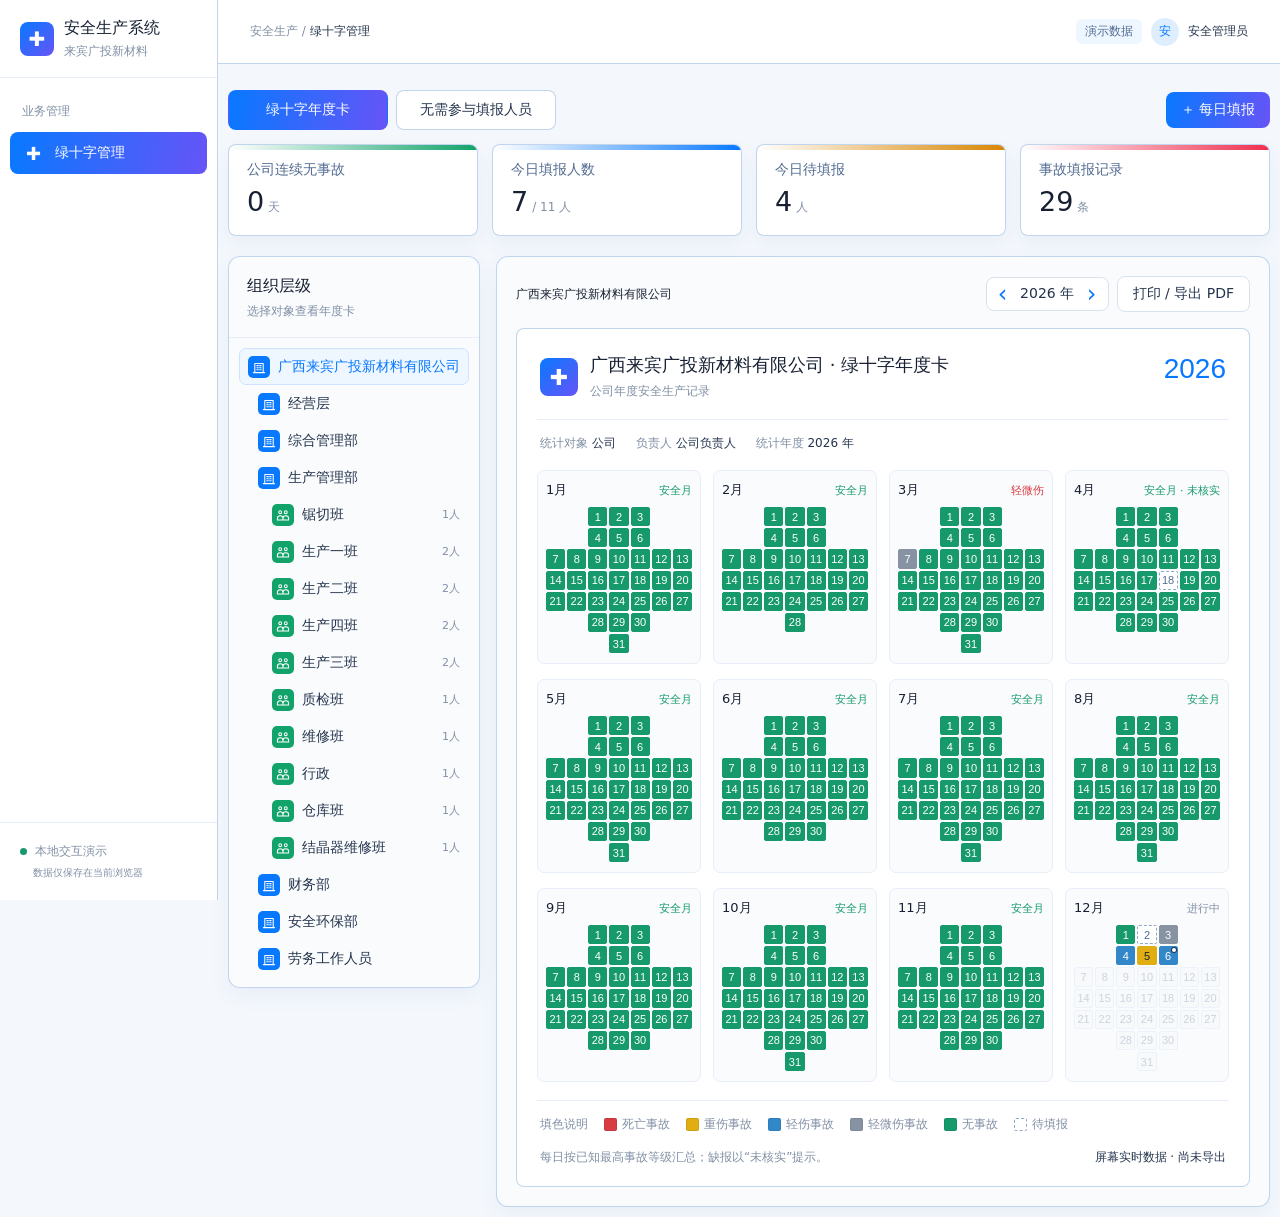
==== green-cross.html @ 73ef1980 "Add files via upload" ====
<!doctype html>
<html lang="zh-CN">
<head>
  <meta charset="utf-8">
  <meta name="viewport" content="width=device-width, initial-scale=1">
  <title>绿十字管理 · 安全生产系统</title>
  <style data-source="styles.css">
:root{--primary:#0879ff;--primary-hover:#3d8fff;--ink:#24344d;--deep:#172033;--muted:#8190a5;--line:rgba(190,211,238,.95);--control:#d8e2ef;--surface:#fff;--panel:#fafbfd;--soft:#eef6ff;--death:#d83b42;--serious:#e0ad13;--minor:#3287c9;--slight:#8793a3;--safe:#179a6b;--shadow:0 8px 20px rgba(45,87,140,.06)}
*{box-sizing:border-box}html{font-family:"Microsoft YaHei","PingFang SC",system-ui,sans-serif;font-size:14px;color:var(--ink);background:#f4f8fd}body{margin:0}button,input{font:inherit}button{cursor:pointer}button:disabled{cursor:not-allowed;opacity:.48}a{color:inherit;text-decoration:none}h1,h2,h3,p{margin:0}h1,h2,h3{font-weight:400;color:var(--deep)}h1{font-size:22px}h2{font-size:16px}h3{font-size:15px}p{line-height:1.6}input:focus-visible,button:focus-visible,a:focus-visible{outline:2px solid var(--primary);outline-offset:2px}::selection{background:#d5e9ff;color:var(--deep)}
.app-shell{display:flex;min-height:100vh}.sidebar{width:218px;flex:none;background:#fff;border-right:1px solid var(--line);display:flex;flex-direction:column;position:sticky;top:0;height:100vh}.brand{height:78px;display:flex;gap:10px;align-items:center;padding:0 20px;border-bottom:1px solid #e7eef8}.brand-mark{display:grid;place-items:center;width:34px;height:34px;border-radius:8px;background:linear-gradient(135deg,#0879ff,#6654f7);color:#fff;font-size:20px;line-height:1}.brand strong{display:block;color:var(--deep);font-size:16px;font-weight:400}.brand small{display:block;color:var(--muted);font-size:12px;margin-top:4px}.nav-caption{font-size:12px;color:var(--muted);padding:25px 22px 12px}.nav-list{padding:0 10px}.nav-link{height:42px;display:flex;align-items:center;gap:12px;border-radius:8px;padding:0 14px;margin-bottom:5px;color:#526b91;transition:background .2s,color .2s}.nav-link:hover{background:var(--soft);color:var(--primary)}.nav-link.active{background:linear-gradient(100deg,#0879ff,#6654f7);color:#fff}.nav-glyph{width:19px;text-align:center;font-size:18px}.sidebar-bottom{margin-top:auto;padding:20px;color:var(--muted);font-size:12px;border-top:1px solid #e7eef8}.sidebar-bottom small{display:block;margin:6px 0 0 13px}.online-dot{display:inline-block;background:var(--safe);width:7px;height:7px;border-radius:50%;margin-right:4px}.workspace{min-width:0;flex:1}.topbar{height:64px;background:#fff;border-bottom:1px solid var(--line);display:flex;justify-content:space-between;align-items:center;padding:0 32px;color:var(--muted);font-size:12px}.topbar b{color:var(--ink);font-weight:400}.topbar-right{display:flex;align-items:center;gap:9px;color:var(--ink)}.demo-tag{color:#526b91;background:#eef6ff;padding:4px 9px;border-radius:6px;font-size:12px}.avatar{display:grid;place-items:center;background:#dfeeff;color:var(--primary);height:28px;width:28px;border-radius:50%}.page-content{max-width:1600px;margin:0 auto;padding:27px 32px 48px}.page-heading{display:flex;justify-content:space-between;align-items:center;gap:20px;margin-bottom:22px}.page-heading p{color:var(--muted);font-size:12px;margin-top:6px}.heading-actions{display:flex;gap:10px}.btn{height:36px;border-radius:8px;padding:0 15px;border:1px solid var(--control);background:#fff;color:var(--ink);font-weight:400;white-space:nowrap}.btn:hover{border-color:#a9c9ff;background:var(--soft)}.btn.primary{color:white;border:0;background:linear-gradient(100deg,#0879ff,#6654f7)}.btn.primary:hover{filter:brightness(1.06)}.btn.soft{background:#fff}.btn.danger{color:var(--death);border-color:#ffd1d5}.btn.mini{height:30px;border-radius:6px;padding:0 10px;color:var(--primary);background:#eef6ff;border-color:#cfe1ff}.btn.mini:hover{background:#e2efff}.metric-row{display:grid;grid-template-columns:repeat(4,minmax(0,1fr));gap:14px;margin-bottom:20px}.metric{position:relative;overflow:hidden;min-height:92px;padding:16px 18px;background:#fff;border:1px solid var(--line);border-radius:8px;box-shadow:var(--shadow)}.metric:before{content:"";position:absolute;top:0;left:0;right:0;height:5px;background:linear-gradient(90deg,transparent,var(--accent,var(--primary)))}.metric-label{font-size:14px;color:#526b91}.metric-value{margin-top:9px;font-family:"D-DIN-PRO","DIN Alternate",system-ui,sans-serif;font-size:27px;line-height:1;font-weight:500;color:var(--deep)}.metric-unit{font-size:12px;font-family:inherit;margin-left:4px;color:var(--muted)}.panel{background:var(--panel);border:1px solid var(--line);border-radius:12px;box-shadow:var(--shadow)}.main-panel{padding:22px}.section-head{display:flex;justify-content:space-between;align-items:center;gap:18px}.section-head p{font-size:12px;color:var(--muted);margin-top:5px}.section-head.compact{padding:19px 18px 16px;border-bottom:1px solid #e7eef8}.department-tabs{display:flex;gap:5px;flex-wrap:wrap}.department-tabs button,.segment button{border:1px solid transparent;background:transparent;color:var(--muted);border-radius:7px;height:32px;padding:0 12px}.department-tabs button:hover,.segment button:hover{color:var(--primary);background:var(--soft)}.department-tabs button.active,.segment button.active{color:var(--primary);background:var(--soft);border-color:#cfe1ff}.filter-bar{margin:20px 0 12px;padding:12px;background:#fff;border:1px solid var(--line);border-radius:8px;display:flex;align-items:center;justify-content:space-between;gap:15px}.search-box{display:flex;align-items:center;gap:8px;max-width:360px;width:100%;color:var(--muted)}.search-box span{font-size:24px;line-height:1}.search-box input{border:0;outline:0;width:100%;height:30px;color:var(--ink);background:transparent}.search-box input::placeholder{color:var(--muted)}.filter-count,.subsection-head span{color:var(--muted);font-size:12px}.team-list{display:grid;gap:12px}.team-card{background:linear-gradient(145deg,#fff,#f4f9ff);border:1px solid var(--line);border-radius:8px;padding:17px 18px}.team-card-top{display:flex;align-items:flex-start;justify-content:space-between;gap:16px}.team-title{display:flex;align-items:center;gap:9px}.team-title h3{font-size:16px}.team-code{font-size:12px;color:var(--muted)}.shift-pill{display:inline-flex;align-items:center;min-height:22px;border-radius:999px;background:#eef6ff;color:var(--primary);padding:0 9px;font-size:12px}.team-card-meta{display:flex;gap:24px;margin:13px 0;color:var(--muted);font-size:12px;flex-wrap:wrap}.team-card-meta b{font-weight:400;color:var(--ink)}.member-strip{display:flex;gap:6px;flex-wrap:wrap;min-height:27px}.member-chip{padding:5px 9px;border-radius:6px;background:#fff;border:1px solid #e7eef8;color:var(--ink);font-size:12px}.member-chip.leader{color:var(--primary);border-color:#cfe1ff;background:#eef6ff}.team-card-actions{display:flex;gap:8px;flex-wrap:wrap}.subsection-head{display:flex;gap:12px;align-items:center;margin:25px 0 12px}.subsection-head h3:before{content:"";display:inline-block;width:4px;height:14px;border-radius:999px;background:linear-gradient(180deg,#0879ff,#6a4df5);margin-right:9px;vertical-align:-2px}.direct-list{background:#fff;border:1px solid var(--line);border-radius:8px;overflow:hidden}.direct-row,.member-row{display:flex;align-items:center;justify-content:space-between;gap:16px;padding:12px 16px;border-bottom:1px solid #e7eef8}.direct-row:last-child,.member-row:last-child{border-bottom:0}.direct-row span,.member-row span{color:var(--muted);font-size:12px}.row-name{font-size:14px;color:var(--ink)}.row-actions{display:flex;gap:6px}.empty{padding:34px;text-align:center;color:var(--muted);background:#fff;border:1px dashed var(--line);border-radius:8px}.empty-illustration{margin:auto auto 9px;width:44px;height:44px;border-radius:50%;border:2px solid #dceafa;display:grid;place-items:center;color:var(--primary);font-size:24px}.empty strong{display:block;color:var(--ink);font-weight:400;margin-bottom:4px}
.cross-layout{display:grid;grid-template-columns:252px minmax(0,1fr);gap:16px;align-items:start}.hierarchy-panel{overflow:hidden;position:sticky;top:16px}.hierarchy{padding:10px}.tree-row{width:100%;display:flex;align-items:center;gap:8px;border:1px solid transparent;border-radius:7px;background:transparent;text-align:left;min-height:37px;padding:6px 8px;color:var(--ink)}.tree-row:hover{background:#eef6ff}.tree-row.active{border-color:#cfe1ff;background:#eef6ff;color:var(--primary)}.tree-row .tree-icon{width:20px;height:20px;border:1px solid currentColor;border-radius:5px;display:grid;place-items:center;font-size:12px;opacity:.7;flex:none}.tree-row .tree-text{overflow:hidden;text-overflow:ellipsis;white-space:nowrap}.tree-row small{margin-left:auto;color:var(--muted);font-size:11px}.tree-depth-1{padding-left:18px}.tree-depth-2{padding-left:32px}.tree-depth-3{padding-left:47px}.tree-caption{font-size:12px;color:var(--muted);padding:16px 9px 6px}.card-panel{padding:19px;min-width:0}.card-toolbar{display:flex;justify-content:space-between;align-items:center;padding-bottom:16px;gap:10px}.breadcrumb{display:flex;gap:6px;align-items:center;flex-wrap:wrap;font-size:12px;color:var(--muted)}.breadcrumb button{border:0;background:transparent;color:var(--primary);padding:3px}.breadcrumb strong{font-weight:400;color:var(--deep)}.year-switch{display:flex;align-items:center;border:1px solid var(--control);background:#fff;border-radius:8px;overflow:hidden}.year-switch button{width:32px;height:32px;border:0;background:transparent;color:var(--primary);font-size:24px;line-height:1}.year-switch strong{min-width:57px;text-align:center;font-size:14px;font-weight:400}.annual-card{background:#fff;border:1px solid var(--line);border-radius:8px;padding:20px;position:relative}.annual-head{display:flex;justify-content:space-between;align-items:flex-start;gap:15px;padding:4px 3px 18px;border-bottom:1px solid #e7eef8}.annual-title{display:flex;gap:12px;align-items:center}.annual-symbol{width:38px;height:38px;background:linear-gradient(135deg,#0879ff,#6654f7);border-radius:8px;color:#fff;display:grid;place-items:center;font-size:22px}.annual-person-avatar{border-radius:50%;overflow:hidden;background:#eef6ff;border:1px solid #cfe1ff}.annual-person-avatar img{display:block;width:100%;height:100%;object-fit:cover}.annual-title h2{font-size:18px}.annual-title p,.annual-sub{font-size:12px;color:var(--muted);margin-top:5px}.annual-year{font-family:"D-DIN-PRO","DIN Alternate",sans-serif;font-size:28px;color:var(--primary)}.annual-meta{display:flex;gap:20px;flex-wrap:wrap;margin:15px 3px 18px;font-size:12px;color:var(--muted)}.annual-meta b{font-weight:400;color:var(--ink)}.annual-grid{display:grid;grid-template-columns:repeat(4,minmax(0,1fr));gap:15px 12px}.month-card{min-width:0;padding:10px 8px;background:#fafbfd;border:1px solid #e7eef8;border-radius:7px}.month-head{display:flex;align-items:center;justify-content:space-between;margin-bottom:8px}.month-head strong{font-size:13px;font-weight:400;color:var(--deep)}.month-head .month-status{font-size:11px;color:var(--muted);white-space:nowrap}.month-head .month-status.safe{color:var(--safe)}.month-head .month-status.accident{color:var(--death)}.cross-grid{display:grid;grid-template-columns:repeat(7,minmax(0,1fr));grid-template-rows:repeat(7,auto);gap:2px;max-width:189px;margin:auto}.day{aspect-ratio:1;min-width:0;border:1px solid #dce8f7;background:#fff;color:var(--ink);display:grid;place-items:center;padding:0;font-family:"D-DIN-PRO","DIN Alternate",sans-serif;font-size:11px;font-variant-numeric:tabular-nums;border-radius:2px;position:relative}.day:not(:disabled):hover{outline:2px solid var(--primary);z-index:1}.day.invalid{visibility:hidden}.day.future{background:#f4f6f9;color:#9da9b9}.day.pending{border:1px dashed #8fa9c8;background:#fff;color:#526b91}.day.death{background:var(--death);border-color:var(--death);color:#fff}.day.serious{background:var(--serious);border-color:var(--serious);color:#172033}.day.minor{background:var(--minor);border-color:var(--minor);color:#fff}.day.slight{background:var(--slight);border-color:var(--slight);color:#fff}.day.none{background:var(--safe);border-color:var(--safe);color:#fff}.day.unverified:after{content:"";width:4px;height:4px;border-radius:50%;background:#fff;position:absolute;right:1px;top:1px;box-shadow:0 0 0 1px #24344d}.legend{display:flex;flex-wrap:wrap;gap:9px 16px;align-items:center;border-top:1px solid #e7eef8;padding:15px 3px 2px;margin-top:18px;color:var(--muted);font-size:12px}.legend-item{display:inline-flex;align-items:center;gap:5px}.swatch{width:13px;height:13px;border-radius:2px;background:var(--swatch);border:1px solid rgba(0,0,0,.08)}.swatch.pending{background:#fff;border:1px dashed #8fa9c8}.annual-footer{display:flex;justify-content:space-between;align-items:center;gap:10px;margin:14px 3px 0;color:var(--muted);font-size:12px}.annual-footer strong{font-weight:400;color:var(--ink)}
.overlay{position:fixed;inset:0;background:rgba(23,32,51,.28);z-index:30;display:flex;justify-content:flex-end}.drawer{background:#fff;width:min(470px,100vw);height:100%;display:flex;flex-direction:column;box-shadow:-12px 0 30px rgba(23,32,51,.09)}.drawer-head{padding:23px 24px 19px;border-bottom:1px solid #e7eef8;display:flex;align-items:flex-start;justify-content:space-between;gap:12px}.drawer-head h2{font-size:16px}.drawer-head p{font-size:12px;color:var(--muted);margin-top:6px}.icon-button{border:0;background:transparent;color:var(--muted);font-size:24px;line-height:1;width:28px;height:28px}.drawer-body{overflow:auto;padding:23px 24px;flex:1;min-height:0}.drawer-footer{padding:15px 24px;border-top:1px solid #e7eef8;display:flex;justify-content:flex-end;gap:10px;flex:none}.form-section{margin-bottom:24px}.form-section h3{font-size:15px;margin-bottom:15px}.form-section h3:before{content:"";display:inline-block;width:4px;height:14px;border-radius:999px;background:linear-gradient(180deg,#0879ff,#6a4df5);margin-right:9px;vertical-align:-2px}.field{display:block;margin-bottom:18px}.field-label{display:block;color:var(--ink);margin-bottom:8px}.required{color:var(--death);margin-left:3px}.field input[type=text],.field input[type=search]{width:100%;height:36px;border:1px solid var(--control);border-radius:8px;padding:0 11px;color:var(--ink);background:#fff}.field-hint{display:block;margin-top:6px;color:var(--muted);font-size:12px}.chip-options{display:flex;flex-wrap:wrap;gap:8px}.option-chip{min-height:36px;border:1px solid var(--control);background:#fff;border-radius:8px;padding:7px 12px;color:var(--ink);text-align:left}.option-chip.active{background:var(--soft);border-color:#a9c9ff;color:var(--primary)}.option-chip:disabled{opacity:.4}.option-chip .option-sub{display:block;font-size:11px;color:var(--muted);margin-top:2px}.person-option{display:flex;align-items:center;justify-content:space-between;gap:7px;width:100%}.person-option small{color:var(--muted)}.grade-options{display:grid;grid-template-columns:repeat(2,minmax(0,1fr));gap:8px}.grade-option{border:1px solid var(--control);background:#fff;padding:11px 12px;border-radius:8px;text-align:left;display:flex;align-items:center;gap:8px}.grade-option.active{border-color:var(--primary);background:var(--soft)}.grade-dot{height:13px;width:13px;border-radius:3px;background:var(--grade-color)}.hint-box{background:#f5f9ff;border:1px solid #dce8f7;padding:12px;border-radius:8px;color:#526b91;font-size:12px;line-height:1.6}.detail-list{display:grid;gap:8px}.detail-item{display:flex;justify-content:space-between;gap:10px;background:#fafbfd;border:1px solid #e7eef8;border-radius:8px;padding:10px 12px}.detail-item small{display:block;color:var(--muted);margin-top:4px}.detail-item b{font-weight:400}.detail-status{color:var(--muted);font-size:12px}.error-text{font-size:12px;color:var(--death);min-height:20px;margin-top:8px}#toast{position:fixed;z-index:50;bottom:25px;left:50%;transform:translateX(-50%);background:#24344d;color:#fff;border-radius:8px;padding:10px 15px;opacity:0;pointer-events:none;transition:opacity .2s}#toast.show{opacity:1}
@media(max-width:1180px){.annual-grid{grid-template-columns:repeat(3,minmax(0,1fr))}.metric-row{grid-template-columns:repeat(2,minmax(0,1fr))}}@media(max-width:860px){.sidebar{width:64px}.brand{padding:0 15px}.brand>span:last-child{display:none}.nav-caption{display:none}.nav-list{padding:12px 6px}.nav-link{justify-content:center;padding:0;font-size:0}.nav-glyph{font-size:20px}.sidebar-bottom{font-size:0;padding:15px;text-align:center}.sidebar-bottom small{display:none}.page-content{padding:22px 20px}.topbar{padding:0 20px}.cross-layout{grid-template-columns:1fr}.hierarchy-panel{position:static}.hierarchy{display:flex;overflow:auto;gap:5px}.tree-caption{display:none}.tree-row{width:auto;white-space:nowrap}.tree-depth-1,.tree-depth-2,.tree-depth-3{padding-left:8px}.tree-row small{display:none}}@media(max-width:620px){.page-heading{align-items:flex-start;flex-direction:column}.heading-actions{width:100%}.heading-actions .btn{flex:1;min-width:0;padding:0 7px;font-size:12px}.metric-row{gap:8px}.metric{min-width:0;min-height:78px;padding:11px}.metric-value{font-size:21px}.metric-unit{display:block;margin:3px 0 0}.main-panel,.card-panel{padding:13px}.section-head{align-items:flex-start;flex-direction:column}.team-card-top{flex-direction:column}.team-card-meta{gap:7px 14px}.team-card-actions{width:100%}.card-toolbar{align-items:flex-start;flex-wrap:wrap}.breadcrumb{min-width:0}.annual-card{padding:12px}.annual-grid{grid-template-columns:repeat(2,minmax(0,1fr));gap:8px}.annual-head{flex-direction:column}.annual-meta{gap:8px}.month-card{padding:8px 5px}.topbar-right span:not(.avatar){display:none}}
@page{size:A4 portrait;margin:9mm}@media print{html,body{background:#fff;-webkit-print-color-adjust:exact;print-color-adjust:exact}.sidebar,.topbar,.page-heading,.metric-row,.hierarchy-panel,.card-toolbar,.overlay,#toast{display:none!important}.app-shell,.workspace,.page-content,.cross-layout,.card-panel{display:block!important;width:auto!important;min-height:0!important;margin:0!important;padding:0!important;border:0!important;box-shadow:none!important;background:#fff!important}.annual-card{border:0;border-radius:0;padding:0}.annual-head{padding:0 0 4mm}.annual-title h2{font-size:15px}.annual-symbol{width:8mm;height:8mm;font-size:18px}.annual-meta{margin:4mm 0}.annual-grid{grid-template-columns:repeat(4,1fr);gap:3mm 2.5mm}.month-card{break-inside:avoid;padding:2mm;border:1px solid #dce8f7;background:#fff}.month-head{margin-bottom:1.5mm}.month-head strong{font-size:10px}.month-head .month-status{font-size:8px}.cross-grid{gap:.4mm}.day{font-size:7px;border-width:.2mm}.legend{margin-top:4mm;padding-top:3mm;gap:2mm 4mm;font-size:9px}.swatch{width:3mm;height:3mm}.annual-footer{font-size:9px;margin-top:3mm}.card-panel{overflow:visible!important}}

body[data-page="cross"] .page-content{max-width:none;margin:0;padding:10px}
.view-tabs{display:flex;gap:8px;margin:0 0 14px}.view-tab{height:40px;min-width:160px;padding:0 20px;border:1px solid var(--line);border-radius:8px;background:#fff;color:var(--ink);font-weight:400}.view-tab:hover{border-color:#a9c9ff;background:var(--soft)}.view-tab.active{border-color:transparent;background:linear-gradient(100deg,#0879ff,#6654f7);color:#fff}.attention-panel,.exempt-panel{padding:18px}.attention-toolbar,.exempt-toolbar{display:flex;align-items:center;justify-content:space-between;gap:16px}.attention-toolbar p,.exempt-toolbar p{font-size:12px;color:var(--muted);margin-top:5px}.month-switch{display:flex;align-items:center;border:1px solid var(--control);background:#fff;border-radius:8px;overflow:hidden;height:36px}.month-switch button{width:34px;height:34px;border:0;background:transparent;color:var(--primary);font-size:22px}.month-switch strong{min-width:92px;text-align:center;font-weight:400}.attention-layout{display:grid;grid-template-columns:minmax(0,2fr) minmax(0,3fr);gap:16px;margin-top:16px;align-items:stretch}.attention-calendar,.attention-detail,.exempt-list-panel{background:#fff;border:1px solid var(--line);border-radius:8px;padding:16px}.calendar-toolbar{display:flex;align-items:center;justify-content:center;margin-bottom:10px}.calendar-weekdays,.attention-days{display:grid;grid-template-columns:repeat(7,minmax(0,1fr));gap:4px}.calendar-weekdays{margin-bottom:4px;color:var(--muted);font-size:12px;text-align:center}.calendar-weekdays span{padding:6px 0}.attention-day{min-height:44px;border:1px solid #e7eef8;border-radius:6px;background:#fafbfd;padding:5px;text-align:left;color:var(--ink);position:relative}.attention-day:hover{border-color:#a9c9ff;background:#eef6ff}.attention-day.selected{border-color:var(--primary);box-shadow:0 0 0 1px var(--primary)}.attention-day.blank{visibility:hidden}.attention-day.future{background:#f4f6f9;color:#94a3b8}.attention-day-number{display:block;font-family:"D-DIN-PRO","DIN Alternate",sans-serif;font-size:13px}.attention-day-state{display:flex;align-items:center;margin-top:7px}.attention-day-state span:last-child{display:none}.attention-dot{width:8px;height:8px;border-radius:50%;background:var(--dot);flex:none}.attention-detail{min-height:520px}.detail-head{padding-bottom:14px;border-bottom:1px solid #e7eef8}.detail-head p{font-size:12px;color:var(--muted);margin-top:5px}.detail-filter{display:flex;gap:6px;flex-wrap:wrap;margin:14px 0}.detail-filter button{height:30px;border:1px solid var(--control);border-radius:6px;background:#fff;color:var(--ink);padding:0 12px}.detail-filter button.active{border-color:#cfe1ff;background:#eef6ff;color:var(--primary)}.attention-section{margin-top:14px}.attention-section h3{font-size:15px;margin-bottom:10px}.attention-section h3:before{content:"";display:inline-block;width:4px;height:14px;border-radius:999px;background:linear-gradient(180deg,#0879ff,#6a4df5);margin-right:9px;vertical-align:-2px}.attention-row{display:flex;justify-content:space-between;gap:10px;padding:11px 12px;border-bottom:1px solid #e7eef8;background:#fff}.attention-row:last-child{border-bottom:0}.attention-row small{display:block;color:var(--muted);font-size:11px;margin-top:4px}.status-pill{height:22px;border-radius:999px;padding:2px 8px;font-size:12px;white-space:nowrap;background:var(--pill-bg,#eef6ff);color:var(--pill-color,#0879ff)}.attention-legend{display:flex;gap:12px;flex-wrap:wrap;margin-top:12px;color:var(--muted);font-size:12px}.exempt-list{display:grid;gap:8px}.exempt-person{width:100%;display:flex;justify-content:space-between;align-items:center;border:1px solid var(--control);background:#fff;border-radius:8px;padding:10px 12px;text-align:left}.exempt-person.active{border-color:#a9c9ff;background:#eef6ff;color:var(--primary)}.exempt-person small{color:var(--muted)}.exempt-list-panel{margin-top:16px}.exempt-row{display:flex;align-items:center;justify-content:space-between;gap:16px;padding:12px 4px;border-bottom:1px solid #e7eef8}.exempt-row:last-child{border-bottom:0}.exempt-row small{color:var(--muted);font-size:12px}
@media(max-width:1000px){.attention-layout{grid-template-columns:1fr}.attention-detail{min-height:0}}@media(max-width:620px){.view-tabs{display:grid;grid-template-columns:repeat(3,1fr)}.view-tab{min-width:0;padding:0 6px;font-size:12px}.attention-panel,.exempt-panel{padding:12px}.attention-toolbar,.exempt-toolbar{align-items:flex-start;flex-direction:column}.attention-day{min-height:40px;padding:4px}}
.view-tabs-row{display:flex;align-items:center;justify-content:space-between;gap:12px;margin:0 0 14px}.view-tabs-row .view-tabs{margin:0}.attention-calendar{align-self:stretch;display:flex;flex-direction:column}.attention-days{flex:1;grid-auto-rows:minmax(44px,1fr)}.attention-day{display:flex;flex-direction:column;justify-content:space-between}@media(max-width:1000px){.attention-days{flex:none}}.detail-tools{display:flex;align-items:center;justify-content:space-between;gap:12px;margin:14px 0}.detail-tools .detail-filter{margin:0}.detail-search{width:min(260px,100%);height:36px;border:1px solid var(--control);border-radius:8px;padding:0 11px;color:var(--ink);background:#fff}.detail-search::placeholder{color:var(--muted)}.search-empty[hidden]{display:none}@media(max-width:760px){.view-tabs-row{align-items:stretch;flex-direction:column}.view-tabs-row .heading-actions{display:grid;grid-template-columns:1fr 1fr}.detail-tools{align-items:stretch;flex-direction:column}.detail-search{width:100%}}
@media print{.view-tabs-row{display:none!important}}.cross-content .page-heading{margin-bottom:14px}
.view-tabs-row .heading-actions[hidden]{display:none!important}.view-tabs-row{padding-top:16px}

/* Keep the attention view within the viewport; only its personnel list scrolls. */
.cross-content:has(#attention-view:not([hidden])){height:calc(100dvh - 64px);display:flex;flex-direction:column;min-height:0;overflow:hidden}
.cross-content:has(#attention-view:not([hidden])) .view-tabs-row{flex:none}
#attention-view:not([hidden]){display:flex;flex-direction:column;flex:1;min-height:0;overflow:hidden}
#attention-view .attention-toolbar,#attention-view .attention-legend{flex:none}
#attention-view .attention-layout{flex:1;min-height:0;grid-template-rows:minmax(0,1fr)}
#attention-view .attention-calendar{min-width:0;min-height:0;overflow:hidden}
#attention-view .calendar-toolbar,#attention-view .calendar-weekdays{flex:none}
#attention-view .attention-days{min-height:0;grid-template-rows:repeat(6,minmax(0,1fr));grid-auto-rows:auto}
#attention-view .attention-day{min-height:0}
#attention-view .attention-day:not(.blank){align-items:center;justify-content:center;gap:10px;padding:6px;text-align:center}
#attention-view .attention-day-number{font-size:16px;line-height:1;font-weight:500;font-variant-numeric:tabular-nums}
#attention-view .attention-day-state{margin:0;justify-content:center}
#attention-view .attention-day-state .attention-dot{width:9px;height:9px}
#attention-view .attention-detail{min-width:0;min-height:0;display:flex;flex-direction:column;overflow:hidden}
#attention-view .detail-head,#attention-view .detail-tools{flex:none}
.detail-head-top{display:flex;align-items:center;justify-content:space-between;gap:12px}
#attention-view .detail-tools{flex-wrap:wrap}
#attention-view .attention-section{display:flex;flex-direction:column;flex:1;min-height:0;overflow:hidden}
#attention-view .attention-section h3{flex:none}
#attention-view .attention-section .exempt-list-panel{flex:1;min-height:0;overflow-y:auto;margin-top:0;scrollbar-gutter:stable}
#attention-view .attention-row[hidden]{display:none}
#attention-view .attention-detail>.empty{flex:1;min-height:0;overflow:auto;display:flex;flex-direction:column;justify-content:center}
@media(max-width:1000px){#attention-view .attention-layout{grid-template-columns:1fr;grid-template-rows:minmax(240px,1fr) minmax(0,1fr);overflow:auto}#attention-view .attention-days{flex:1}#attention-view .attention-calendar,#attention-view .attention-detail{padding:12px}.detail-head-top .btn{padding:0 10px}}

#exempt-view-list .exempt-row-info{display:flex;flex-direction:column;gap:5px;min-width:0}
#exempt-view-list .exempt-row-info b{font-weight:400;color:var(--ink)}
#exempt-view-list .exempt-row-info small{display:block;font-size:12px;line-height:1.5;white-space:normal}
.people-modal{width:min(1120px,calc(100vw - 32px));height:min(88vh,900px);margin:auto;background:#fff;border-radius:8px;box-shadow:0 18px 48px rgba(23,32,51,.16);display:flex;flex-direction:column;overflow:hidden}
.people-modal-head,.people-modal-footer{display:flex;align-items:center;justify-content:space-between;flex:none;padding:16px 20px;border-bottom:1px solid #e7eef8}
.people-modal-head h2{font-size:16px}
.people-modal-footer{justify-content:flex-end;gap:10px;border-top:1px solid #e7eef8;border-bottom:0}
.people-modal-body{display:flex;flex-direction:column;gap:16px;flex:1;min-height:0;padding:18px 20px}
.people-selected{display:flex;align-items:flex-start;gap:10px;min-height:36px;flex:none}
.people-selected>span{flex:none;line-height:30px}
#people-selected-names{display:flex;gap:6px;flex-wrap:wrap;align-items:center;min-height:30px}
.people-selected-tag{height:28px;border:1px solid #cfe1ff;border-radius:6px;background:#eef6ff;color:var(--primary);padding:0 8px;font-size:12px}
.people-selected-empty{font-size:12px;color:var(--muted)}
.people-picker{display:grid;grid-template-columns:minmax(220px,28%) minmax(0,1fr);gap:12px;flex:1;min-height:0}
.people-tree,.people-table-panel{border:1px solid var(--line);border-radius:8px;min-height:0;overflow:hidden;display:flex;flex-direction:column}
.people-search{display:block;padding:12px;flex:none}.people-search input{width:100%;height:36px;border:1px solid var(--control);border-radius:8px;padding:0 11px;color:var(--ink)}
.people-tree-title{padding:12px;background:#eef6ff;color:var(--deep);font-size:14px}
.people-tree-list{flex:1;min-height:0;overflow-y:auto;padding:6px}
.people-tree-item{display:block;width:100%;min-height:34px;padding:6px 8px 6px calc(8px + var(--tree-depth)*16px);border:0;border-radius:6px;background:transparent;color:var(--ink);text-align:left;font-weight:400}
.people-tree-item:hover,.people-tree-item.active{background:#eef6ff;color:var(--primary)}
.org-icon{width:22px;height:22px;border-radius:5px;display:inline-grid;place-items:center;flex:none;color:#fff;background:var(--primary)}
.org-icon.team{background:#12a36a}
.org-icon svg{width:14px;height:14px;display:block}
.tree-row .tree-icon{width:22px;height:22px;border:0;border-radius:5px;opacity:1}
.people-tree-item{display:flex;align-items:center;gap:8px}
.people-tree-item .org-label{overflow:hidden;text-overflow:ellipsis;white-space:nowrap}
.people-search-right{align-self:flex-end;width:min(280px,100%)}
.people-table-scroll{flex:1;min-height:0;overflow:auto}
.people-table{width:100%;min-width:850px;border-collapse:collapse;text-align:left;font-size:14px}
.people-table th{position:sticky;top:0;background:#eef6ff;color:#526b91;font-weight:400;z-index:1}
.people-table th,.people-table td{padding:11px 12px;border-bottom:1px solid #e7eef8;white-space:nowrap}
.people-table th:first-child,.people-table td:first-child{width:42px;text-align:center}
.people-table tbody tr:hover{background:#fafbfd}
.people-table input{accent-color:var(--primary)}
.people-picker-empty{text-align:center;color:var(--muted);padding:18px}
.people-pagination{display:flex;align-items:center;justify-content:flex-end;gap:10px;min-height:46px;padding:7px 12px;flex:none;font-size:12px;color:var(--muted)}
.people-pagination button{width:30px;height:30px;border:1px solid var(--control);border-radius:6px;background:#fff;color:var(--primary)}
.sr-only{position:absolute;width:1px;height:1px;padding:0;margin:-1px;overflow:hidden;clip:rect(0,0,0,0);white-space:nowrap;border:0}
@media(max-width:700px){.people-modal{height:92vh}.people-picker{grid-template-columns:1fr;grid-template-rows:minmax(130px,30%) minmax(0,1fr)}.people-modal-body{padding:12px;gap:8px}.people-tree-title{display:none}.people-table th,.people-table td{padding:9px 7px}}
    .day-detail-tabs{display:flex;gap:4px;padding:4px;margin-top:16px;border:1px solid rgba(190,211,238,.95);border-radius:8px;background:#fff}.day-detail-tabs button{flex:1;height:38px;border:0;border-radius:6px;background:transparent;color:#24344d;font-size:14px;font-weight:400;cursor:pointer}.day-detail-tabs button.active{color:#fff;background:linear-gradient(100deg,#0879ff,#6654f7)}
  
.day-detail-summary h3{font-size:15px;font-weight:400;color:var(--deep);margin:0 0 12px}.day-detail-summary h3:before{content:"";display:inline-block;width:4px;height:14px;border-radius:999px;background:linear-gradient(180deg,#0879ff,#6a4df5);margin-right:9px;vertical-align:-2px}.day-detail-metrics{display:grid;grid-template-columns:repeat(3,minmax(0,1fr));gap:8px}.day-detail-metrics .metric{min-width:0;min-height:90px;padding:14px 12px}.day-detail-metrics .metric-label{font-size:12px}.day-detail-metrics .metric-value{font-size:24px}.day-detail-summary>p{font-size:12px;color:var(--muted);margin:12px 0 0}.day-detail-tools{flex-direction:column;align-items:stretch}.day-detail-tools .detail-filter{display:flex;flex-wrap:nowrap;gap:6px}.day-detail-tools .detail-filter button{flex:1;min-width:0;white-space:nowrap;padding:0 8px;height:36px;border-radius:8px}.day-detail-tools .detail-search{width:100%;min-width:0}
.annual-toolbar-actions{display:flex;align-items:center;gap:8px;flex-wrap:wrap}.annual-toolbar-actions>span:empty{display:none}
#batch-annual-print{display:none}@media print{body.batch-annual-printing>.app-shell{display:none!important}body.batch-annual-printing>#batch-annual-print{display:block!important}.batch-annual-page{break-after:page;break-inside:avoid}.batch-annual-page:last-child{break-after:auto}}
.day-detail-section-head{display:flex;align-items:center;justify-content:space-between;gap:12px}.day-detail-section-head h3{margin:0}.day-detail-section-head .btn{flex:none}
.view-tab[hidden]{display:none!important}

.report-selection{padding:10px 12px;margin-bottom:10px;background:var(--soft);border:1px solid #cfe1ff;border-radius:8px;line-height:1.6}.report-selection small{display:block;font-size:12px;color:var(--muted)}.report-picker-search{margin-bottom:10px}.report-orgs{display:flex;gap:6px;flex-wrap:wrap;max-height:108px;overflow:auto;margin-bottom:10px}.report-orgs button{border:1px solid var(--control);border-radius:6px;background:#fff;color:var(--ink);padding:6px 10px;font-size:12px;min-height:30px}.report-orgs button.active{background:var(--soft);border-color:#a9c9ff;color:var(--primary)}.report-person-list{max-height:228px;overflow:auto;border:1px solid rgba(190,211,238,.95);border-radius:8px}.report-person-row{width:100%;display:flex;align-items:center;gap:12px;text-align:left;padding:10px 12px;border:0;border-bottom:1px solid #e7eef8;background:#fff;color:var(--ink);min-height:52px}.report-person-row:last-child{border-bottom:0}.report-person-row.active{background:var(--soft);color:var(--primary)}.report-person-row small{display:block;color:var(--muted);font-size:12px;margin-top:4px}.report-person-row .report-check{margin-left:auto;color:var(--primary)}.report-picker-count{font-size:12px;color:var(--muted);margin:8px 0}.report-chip-list{max-height:176px;overflow:auto}.report-drawer{width:min(620px,100vw)}
</style>
</head>
<body data-page="cross">
  <div class="app-shell">
    <aside class="sidebar" aria-label="主导航">
      <div class="brand"><span class="brand-mark">✚</span><span><strong>安全生产系统</strong><small>来宾广投新材料</small></span></div>
      <div class="nav-caption">业务管理</div>
      <nav class="nav-list">
        <!-- 暂时隐藏班组管理入口，恢复时移除此注释。
        <a class="nav-link" href="index.html"><span class="nav-glyph">▦</span>班组管理</a>
        -->
        <a class="nav-link active" href="green-cross.html"><span class="nav-glyph">✚</span>绿十字管理</a>
      </nav>
      <div class="sidebar-bottom"><span class="online-dot"></span> 本地交互演示 <small>数据仅保存在当前浏览器</small></div>
    </aside>
    <div class="workspace">
      <header class="topbar"><span>安全生产 / <b>绿十字管理</b></span><div class="topbar-right"><span class="demo-tag">演示数据</span><span class="avatar">安</span><span>安全管理员</span></div></header>
      <main class="page-content cross-content">
        <div class="view-tabs-row"><div class="view-tabs" role="tablist" aria-label="绿十字视图"><button class="view-tab active" type="button" role="tab" aria-selected="true" data-action="switch-cross-view" data-view="annual">绿十字年度卡</button><button class="view-tab" hidden type="button" role="tab" aria-selected="false" data-action="switch-cross-view" data-view="attention">未填报/事故人员</button><button class="view-tab" type="button" role="tab" aria-selected="false" data-action="switch-cross-view" data-view="exempt">无需参与填报人员</button></div><div class="heading-actions"><button class="btn primary" type="button" data-action="report">＋ 每日填报</button></div></div>
        <div id="annual-view">
        <section class="metric-row" id="cross-metrics" aria-label="安全概况"></section>
        <div class="cross-layout">
          <aside class="panel hierarchy-panel"><div class="section-head compact"><div><h2>组织层级</h2><p>选择对象查看年度卡</p></div></div><div id="hierarchy" class="hierarchy"></div></aside>
          <section class="panel card-panel">
            <div class="card-toolbar"><div id="breadcrumb" class="breadcrumb"></div><div class="annual-toolbar-actions"><span id="annual-person-entry"></span><div class="year-switch"><button type="button" data-action="prev-year" aria-label="上一年">‹</button><strong id="selected-year"></strong><button type="button" data-action="next-year" aria-label="下一年">›</button></div><button class="btn soft" type="button" data-action="print">打印 / 导出 PDF</button></div></div>
            <div id="annual-card" class="annual-card"></div>
          </section>
        </div></div>
        <section id="attention-view" class="panel attention-panel" hidden><div class="attention-toolbar"><div><h2>未填报/事故人员</h2><p id="attention-scope"></p></div></div><div class="attention-legend"><span class="legend-item"><span class="attention-dot" style="--dot:#179a6b"></span>无事故</span><span class="legend-item"><span class="attention-dot" style="--dot:#6654f7"></span>未填报</span><span class="legend-item"><span class="attention-dot" style="--dot:#8793a3"></span>轻微伤</span><span class="legend-item"><span class="attention-dot" style="--dot:#3287c9"></span>轻伤</span><span class="legend-item"><span class="attention-dot" style="--dot:#e0ad13"></span>重伤</span><span class="legend-item"><span class="attention-dot" style="--dot:#d83b42"></span>死亡</span></div><div class="attention-layout"><div class="attention-calendar"><div class="calendar-toolbar"><div class="month-switch"><button type="button" data-action="prev-attention-month" aria-label="上个月">‹</button><strong id="attention-month-label"></strong><button type="button" data-action="next-attention-month" aria-label="下个月">›</button></div></div><div class="calendar-weekdays"><span>日</span><span>一</span><span>二</span><span>三</span><span>四</span><span>五</span><span>六</span></div><div id="attention-days" class="attention-days"></div></div><aside id="attention-detail" class="attention-detail"></aside></div></section>
        <section id="exempt-view" class="panel exempt-panel" hidden><div class="exempt-toolbar"><div><h2>无需参与填报人员</h2><p>已配置人员不计入应填、未填报和日历状态统计</p></div><button class="btn primary" type="button" data-action="configure-exempt">＋ 新增无需填报人员</button></div><div id="exempt-view-list" class="exempt-list-panel"></div></section>
      </main>
    </div>
  </div>
  <div id="overlay-root"></div>
  <div id="toast" role="status" aria-live="polite"></div>

  <script data-source="app.js">
(() => {
  const KEY = 'laibin-green-cross-demo-v6';
  const company = { id: 'company', name: '广西来宾广投新材料有限公司', head: '公司负责人' };
  const grades = [
    { id: 'death', label: '死亡事故', short: '死亡', color: '#d83b42', rank: 5 },
    { id: 'serious', label: '重伤事故', short: '重伤', color: '#e0ad13', rank: 4 },
    { id: 'minor', label: '轻伤事故', short: '轻伤', color: '#3287c9', rank: 3 },
    { id: 'slight', label: '轻微伤事故', short: '轻微伤', color: '#8793a3', rank: 2 },
    { id: 'none', label: '无事故', short: '无事故', color: '#179a6b', rank: 1 },
  ];
  const shifts = [
    { id: 'day', label: '早班', time: '08:00–16:00' },
    { id: 'middle', label: '中班', time: '16:00–24:00' },
    { id: 'night', label: '夜班', time: '次日 00:00–08:00' },
  ];
  const positions = [2, 3, 4, 9, 10, 11, 14, 15, 16, 17, 18, 19, 20, 21, 22, 23, 24, 25, 26, 27, 28, 29, 30, 31, 32, 33, 34, 37, 38, 39, 45];
  const positionsForMonth = last => positions.map((position, index) => last === 28 && index === 27 ? 38 : position);
  const now = new Date();
  const today = localDate(now);
  const page = document.body.dataset.page;
  let data = load();
  let currentDepartment = data.departments[0]?.id;
  let searchText = '';
  let currentObject = { type: 'company', id: company.id };
  let currentYear = now.getFullYear();
  let currentView = 'annual';
  let attentionYear = now.getFullYear();
  let attentionMonth = now.getMonth();
  let attentionDate = today;
  let attentionFilter = 'all';
  let attentionSearch = '';
  let toastTimer;

  function localDate(value) {
    const d = new Date(value);
    return `${d.getFullYear()}-${String(d.getMonth() + 1).padStart(2, '0')}-${String(d.getDate()).padStart(2, '0')}`;
  }
  function dateAtNoon(text) { return new Date(`${text}T12:00:00`); }
  function escapeHtml(value) { return String(value ?? '').replace(/[&<>"']/g, ch => ({ '&': '&amp;', '<': '&lt;', '>': '&gt;', '"': '&quot;', "'": '&#39;' })[ch]); }
  function avatarData() { return `data:image/svg+xml;charset=utf-8,${encodeURIComponent('<svg xmlns="http://www.w3.org/2000/svg" viewBox="0 0 80 80"><rect width="80" height="80" rx="40" fill="#e7f1ff"/><circle cx="40" cy="30" r="15" fill="#6a9fe8"/><path d="M14 74c3-18 14-27 26-27s23 9 26 27" fill="#0879ff"/></svg>')}`; }
  function uid(prefix) { return `${prefix}-${Date.now()}-${Math.random().toString(36).slice(2, 7)}`; }
  function save() { try { localStorage.setItem(KEY, JSON.stringify(data)); return true; } catch { toast('浏览器存储失败，本次修改可能无法保留'); return false; } }
  function load() {
    try { const saved = JSON.parse(localStorage.getItem(KEY)); if (saved?.departments && saved?.teams && saved?.people && saved?.records) return ensureDemoAccidents(saved); } catch {}
    const sample = seed();
    ensureDemoAccidents(sample);
    try { localStorage.setItem(KEY, JSON.stringify(sample)); } catch {}
    return sample;
  }
  function ensureDemoAccidents(sample) {
    if (!sample.exemptDemoSeeded) {
      const defaults = ['p12', 'p13', 'p14'].filter(id => sample.people.some(member => member.id === id));
      sample.exemptPersonIds = [...new Set([...(sample.exemptPersonIds || []), ...defaults])];
      sample.exemptDemoSeeded = true;
      try { localStorage.setItem(KEY, JSON.stringify(sample)); } catch {}
    }
    const demoVersion = `${today.slice(0, 7)}-attention-v2`;
    if (sample.attentionDemoVersion === demoVersion) return sample;
    // Seed each team so the default calendar remains useful after scope changes.
    const month = today.slice(0, 7);
    const scenarios = [[2, null], [3, 'slight'], [4, 'minor'], [5, 'serious'], [6, 'death'], [7, 'minor'], [Number(today.slice(8)), 'minor']];
    for (const team of sample.teams) {
      const members = sample.people.filter(member => member.teamId === team.id && !(sample.exemptPersonIds || []).includes(member.id));
      for (const [day, gradeId] of scenarios) {
        const date = `${month}-${String(day).padStart(2, '0')}`;
        if (date > today) continue;
        members.slice(0, gradeId && day !== 7 && date !== today ? 1 : 2).forEach((member, index) => {
          const key = `${member.id}|${date}`;
          const entry = sample.records[key];
          if (entry && (entry.source !== 'demo' && (entry.source !== 'self' || entry.grade !== 'none' || entry.history?.length))) return;
          if (!gradeId || index === 1) delete sample.records[key];
          else sample.records[key] = { grade: gradeId, source: 'demo', actor: member.id, submittedAt: `${date}T09:30:00`, teamId: member.teamId, version: 1, history: [] };
        });
      }
    }
    sample.attentionDemoVersion = demoVersion;
    try { localStorage.setItem(KEY, JSON.stringify(sample)); } catch {}
    return sample;
  }
  function seed() {
    const departments = [
      { id: 'executive', name: '经营层', head: '' },
      { id: 'comprehensive', name: '综合管理部', head: '' },
      { id: 'prod', name: '生产管理部', head: '' },
      { id: 'finance', name: '财务部', head: '' },
      { id: 'safe', name: '安全环保部', head: '' },
      { id: 'labor', name: '劳务工作人员', head: '' },
    ];
    const teamTypes = [
      { id: 'cutting', departmentId: 'prod', name: '锯切班组类型', shiftIds: ['day', 'middle'] },
      { id: 'production', departmentId: 'prod', name: '生产班组类型', shiftIds: ['day', 'middle', 'night'] },
      { id: 'quality', departmentId: 'prod', name: '质检班组类型', shiftIds: ['day', 'middle'] },
      { id: 'maintenance', departmentId: 'prod', name: '维修班组类型', shiftIds: ['day', 'night'] },
      { id: 'warehouse', departmentId: 'prod', name: '仓库班组类型', shiftIds: ['day'] },
      { id: 'administration', departmentId: 'prod', name: '行政班组类型', shiftIds: ['day'] },
    ];
    const teams = [
      { id: 't1', departmentId: 'prod', typeId: 'cutting', name: '锯切班', shift: 'day', leaders: [] },
      { id: 't2', departmentId: 'prod', typeId: 'production', name: '生产一班', shift: 'day', leaders: [] },
      { id: 't3', departmentId: 'prod', typeId: 'production', name: '生产二班', shift: 'middle', leaders: [] },
      { id: 't4', departmentId: 'prod', typeId: 'production', name: '生产四班', shift: 'night', leaders: [] },
      { id: 't5', departmentId: 'prod', typeId: 'production', name: '生产三班', shift: 'day', leaders: [] },
      { id: 't6', departmentId: 'prod', typeId: 'quality', name: '质检班', shift: 'day', leaders: [] },
      { id: 't7', departmentId: 'prod', typeId: 'maintenance', name: '维修班', shift: 'day', leaders: [] },
      { id: 't8', departmentId: 'prod', typeId: 'administration', name: '行政', shift: 'day', leaders: [] },
      { id: 't9', departmentId: 'prod', typeId: 'warehouse', name: '仓库班', shift: 'day', leaders: [] },
      { id: 't10', departmentId: 'prod', typeId: 'maintenance', name: '结晶器维修班', shift: 'night', leaders: [] },
    ].map(item => ({ ...item, createdAt: `${now.getFullYear()}-01-01`, revisions: [{ date: `${now.getFullYear()}-01-01`, name: item.name, shift: item.shift }] }));
    const people = [
      ['p1', '黄国系', 'prod', 't2', '主操', '熔铸工'], ['p2', '卢海贵', 'prod', 't2', '副操', '熔铸工'],
      ['p3', '韦栋', 'prod', 't3', '主操', '熔铸工'], ['p4', '姚尚星', 'prod', 't3', '副操', '熔铸工'],
      ['p5', '李志强', 'prod', 't4', '主操', '熔铸工'], ['p6', '陈建国', 'prod', 't4', '副操', '熔铸工'],
      ['p7', '王海峰', 'prod', 't5', '主操', '熔铸工'], ['p8', '刘志勇', 'prod', 't5', '副操', '熔铸工'],
      ['p9', '周文斌', 'prod', 't1', '锯切操作员', '锯切工'], ['p10', '梁晓东', 'prod', 't6', '质量检验员', '质检工'],
      ['p11', '覃伟', 'prod', 't7', '设备维修员', '维修工'], ['p12', '莫志明', 'prod', 't9', '仓库管理员', '仓储工'],
      ['p13', '何俊', 'prod', 't10', '结晶器维修员', '维修工'], ['p14', '罗敏', 'prod', 't8', '行政专员', '行政管理'],
    ].map(([id, name, departmentId, teamId, position, trade]) => ({ id, name, departmentId, teamId, position, trade, overrideTeamId: null, overrideShift: null, shiftTypeId: null, joinedAt: `${now.getFullYear()}-01-01`, history: [{ date: `${now.getFullYear()}-01-01`, teamId }] }));
    const records = {};
    const start = new Date(now.getFullYear(), 0, 1, 12);
    const accidents = { '03-07': ['p4', 'slight'] };
    for (let d = new Date(start); d <= dateAtNoon(today); d.setDate(d.getDate() + 1)) {
      const date = localDate(d);
      for (const person of people) {
        if (date === today && ['p2', 'p6', 'p10'].includes(person.id)) continue;
        if (d.getDate() === 18 && d.getMonth() === 3 && person.id === 'p8') continue;
        const incident = accidents[date.slice(5)];
        const grade = incident?.[0] === person.id ? incident[1] : 'none';
        records[`${person.id}|${date}`] = { grade, source: 'self', actor: person.id, submittedAt: `${date}T16:30:00`, teamId: person.teamId, version: 1, history: [] };
      }
    }
    return { departments, teamTypes, teams, people, records, corrections: [], exports: {}, exemptPersonIds: [], cutoff: '12:00' };
  }
  function toast(message) {
    const el = document.getElementById('toast'); if (!el) return;
    el.textContent = message; el.classList.add('show'); clearTimeout(toastTimer);
    toastTimer = setTimeout(() => el.classList.remove('show'), 3200);
  }
  function dept(id) { return data.departments.find(x => x.id === id); }
  function team(id) { return data.teams.find(x => x.id === id); }
  function teamNameAt(id, date) {
    const item = team(id);
    return item?.revisions?.filter(x => x.date <= date).at(-1)?.name || item?.name;
  }
  function person(id) { return data.people.find(x => x.id === id); }
  function grade(id) { return grades.find(x => x.id === id); }
  function shift(id) { return shifts.find(x => x.id === id); }
  function recordKey(id, date) { return `${id}|${date}`; }
  function assignmentAt(member, date) {
    if (date === today) return member.overrideTeamId || member.teamId;
    const history = (member.history || []).filter(x => x.date <= date);
    return history.at(-1)?.teamId ?? member.teamId;
  }
  function memberInObject(member, type, id, date) {
    if (member.joinedAt > date || (member.leftAt && member.leftAt < date)) return false;
    if (type === 'company') return true;
    if (type === 'department') return member.departmentId === id;
    if (type === 'team') return assignmentAt(member, date) === id;
    return member.id === id;
  }
  function membersOf(type, id, date) { const exempt = new Set(data.exemptPersonIds || []); return data.people.filter(member => !exempt.has(member.id) && memberInObject(member, type, id, date)); }
  function aggregate(type, id, date) {
    const members = membersOf(type, id, date);
    let top = null, missing = 0;
    for (const member of members) {
      const entry = data.records[recordKey(member.id, date)];
      if (!entry) { missing++; continue; }
      const next = grade(entry.grade);
      if (next && (!top || next.rank > top.rank)) top = next;
    }
    return { top, missing, count: members.length, status: top && top.id !== 'none' ? top.id : missing ? 'pending' : top?.id || 'empty' };
  }
  function dayDescription(result) {
    if (!result.count) return '无统计对象';
    if (result.top?.id !== 'none' && result.top) return `${result.top.label}${result.missing ? `，${result.missing}人待填报` : ''}`;
    return result.missing ? `${result.missing}人待填报` : '无事故';
  }
  function metric(label, value, unit, accent) { return `<div class="metric" style="--accent:${accent}"><div class="metric-label">${label}</div><div class="metric-value">${value}<span class="metric-unit">${unit}</span></div></div>`; }
  function empty(title, hint = '') { return `<div class="empty"><div class="empty-illustration">＋</div><strong>${title}</strong><span>${hint}</span></div>`; }
  function openDrawer(title, subtitle, body, footer = '') {
    const root = document.getElementById('overlay-root');
    root.innerHTML = `<div class="overlay" data-action="close-overlay"><section class="drawer" role="dialog" aria-modal="true" aria-label="${escapeHtml(title)}"><div class="drawer-head"><div><h2>${title}</h2><p>${subtitle}</p></div><button class="icon-button" type="button" data-action="close-overlay" aria-label="关闭">×</button></div><div class="drawer-body">${body}</div><div class="drawer-footer">${footer || '<button class="btn soft" type="button" data-action="close-overlay">关闭</button>'}</div></section></div>`;
    root.querySelector('.drawer button, .drawer input')?.focus();
  }
  function closeDrawer() { document.getElementById('overlay-root').innerHTML = ''; }

  function orgIcon(type) {
    const paths = type === 'team'
      ? '<circle cx="6" cy="6" r="2"/><circle cx="14" cy="6" r="2"/><path d="M2 17v-2a4 4 0 0 1 8 0v2zm8 0v-2a4 4 0 0 1 8 0v2z"/>'
      : '<path d="M4 18V5h12v13M2 18h16M7 8h2m2 0h2M7 11h2m2 0h2M7 14h2m2 0h2"/>';
    return `<span class="org-icon ${type}" aria-hidden="true"><svg viewBox="0 0 20 20" fill="none" stroke="currentColor" stroke-width="1.5" stroke-linecap="round" stroke-linejoin="round">${paths}</svg></span>`;
  }
  function renderTeams() {
    if (page !== 'teams') return;
    const department = dept(currentDepartment);
    const teams = data.teams.filter(x => x.departmentId === currentDepartment && (x.name.includes(searchText) || data.people.some(p => p.teamId === x.id && p.name.includes(searchText))));
    const allPeople = data.people.filter(x => x.departmentId === currentDepartment);
    document.getElementById('team-hierarchy').innerHTML = `<button type="button" class="tree-row tree-depth-0" disabled>${orgIcon('company')}<span class="tree-text">${escapeHtml(company.name)}</span></button>${data.departments.map(x => `<button type="button" class="tree-row tree-depth-1 ${x.id === currentDepartment ? 'active' : ''}" data-action="department" data-id="${x.id}">${orgIcon('department')}<span class="tree-text">${escapeHtml(x.name)}</span><small>${data.teams.filter(t => t.departmentId === x.id).length}组</small></button>`).join('')}`;
    document.getElementById('team-list-title').textContent = `${department.name}班组`;
    document.getElementById('team-metrics').innerHTML = [
      metric('部门班组', data.teams.filter(x => x.departmentId === currentDepartment).length, '个', '#0879ff'),
      metric('部门人员', allPeople.length, '人', '#6654f7'),
    ].join('');
    document.getElementById('team-count').textContent = `共 ${teams.length} 个班组`;
    document.getElementById('team-list').innerHTML = teams.length ? teams.map(item => {
      const members = data.people.filter(x => x.teamId === item.id);
      const leaders = members.filter(x => item.leaders.includes(x.id));
      return `<article class="team-card"><div class="team-card-top"><div><div class="team-title"><h3>${escapeHtml(item.name)}</h3><span class="shift-pill">${shift(item.shift)?.label || '未设置'}</span></div><div class="team-card-meta"><span>所属部门 <b>${escapeHtml(department.name)}</b></span><span>固定班次 <b>${shift(item.shift)?.time || '—'}</b></span><span>成员 <b>${members.length} 人</b></span></div></div><div class="team-card-actions"><button class="btn mini" type="button" data-action="edit-team" data-id="${item.id}">编辑班组</button><button class="btn mini" type="button" data-action="members" data-id="${item.id}">成员管理</button></div></div><div class="member-strip">${members.length ? members.map(x => `<span class="member-chip ${item.leaders.includes(x.id) ? 'leader' : ''}">${escapeHtml(x.name)}${item.leaders.includes(x.id) ? ' · 班组长' : ''}</span>`).join('') : '<span class="filter-count">暂无成员</span>'}</div>${leaders.length ? '' : '<div class="field-hint">尚未设置班组长</div>'}</article>`;
    }).join('') : empty('暂无匹配班组', searchText ? '试试其他关键词' : '点击右上角新建班组');
  }
  function teamForm(id) {
    const item = id ? team(id) : null;
    let selectedShift = item?.shift || 'day';
    let leaders = new Set(item?.leaders || []);
    const available = data.people.filter(x => x.departmentId === currentDepartment);
    const body = `<div class="form-section"><h3>基本信息</h3><label class="field"><span class="field-label">班组名称<span class="required">*</span></span><input id="team-name" type="text" value="${escapeHtml(item?.name || '')}" placeholder="请输入班组名称" maxlength="40"></label><div class="field"><span class="field-label">固定班次<span class="required">*</span></span><div class="chip-options" id="shift-options">${shifts.map(x => `<button type="button" class="option-chip ${x.id === selectedShift ? 'active' : ''}" data-shift="${x.id}">${x.label}<span class="option-sub">${x.time}</span></button>`).join('')}</div><span class="field-hint">班组长期执行此班次，个人调班在成员管理中调整。</span></div></div><div class="form-section"><h3>班组长</h3><div class="chip-options" id="leader-options">${available.map(x => `<button type="button" class="option-chip ${leaders.has(x.id) ? 'active' : ''}" data-leader="${x.id}">${escapeHtml(x.name)}</button>`).join('')}</div></div><div class="hint-box">保存后立即生效；历史日期的班组名称和班次保持原快照。</div><div class="error-text" id="form-error"></div>`;
    openDrawer(item ? '编辑班组' : '新建班组', dept(currentDepartment).name, body, '<button class="btn soft" type="button" data-action="close-overlay">取消</button><button class="btn primary" type="button" id="save-team">保存班组</button>');
    document.getElementById('shift-options').onclick = e => { const btn = e.target.closest('[data-shift]'); if (!btn) return; selectedShift = btn.dataset.shift; document.querySelectorAll('[data-shift]').forEach(x => x.classList.toggle('active', x === btn)); };
    document.getElementById('leader-options').onclick = e => { const btn = e.target.closest('[data-leader]'); if (!btn) return; leaders.has(btn.dataset.leader) ? leaders.delete(btn.dataset.leader) : leaders.add(btn.dataset.leader); btn.classList.toggle('active'); };
    document.getElementById('save-team').onclick = () => {
      const name = document.getElementById('team-name').value.trim();
      const error = document.getElementById('form-error');
      if (!name) { error.textContent = '请输入班组名称'; return; }
      if (data.teams.some(x => x.departmentId === currentDepartment && x.name === name && x.id !== id)) { error.textContent = '本部门已有同名班组'; return; }
      if (item) {
        item.revisions ||= [{ date: item.createdAt || `${now.getFullYear()}-01-01`, name: item.name, shift: item.shift }];
        if (name !== item.name || selectedShift !== item.shift) item.revisions.push({ date: today, name, shift: selectedShift });
        Object.assign(item, { name, shift: selectedShift, leaders: [...leaders] });
      }
      else data.teams.push({ id: uid('team'), departmentId: currentDepartment, name, shift: selectedShift, leaders: [...leaders], createdAt: today, revisions: [{ date: today, name, shift: selectedShift }] });
      save(); closeDrawer(); renderTeams(); toast(item ? '班组已更新' : '班组已创建');
    };
  }
  function membersForm(teamId) {
    const target = team(teamId);
    const members = data.people.filter(x => x.departmentId === target.departmentId);
    const selected = new Set(members.filter(x => x.teamId === teamId).map(x => x.id));
    const body = `<div class="form-section"><h3>成员归属</h3><p class="field-hint" style="margin-bottom:12px">可从本部门其他班组或部门人员中调整；历史记录不回改。</p><div id="member-options">${members.map(x => `<button type="button" class="option-chip person-option ${selected.has(x.id) ? 'active' : ''}" data-member="${x.id}"><span>${escapeHtml(x.name)}</span><small>${escapeHtml(team(x.teamId)?.name || '部门人员')}</small></button>`).join('')}</div></div><div class="form-section"><h3>个人班次例外</h3><div id="override-options">${members.filter(x => selected.has(x.id)).map(x => overrideRow(x)).join('')}</div></div><div class="error-text" id="form-error"></div>`;
    openDrawer('成员管理', `${target.name} · ${dept(target.departmentId).name}`, body, '<button class="btn soft" type="button" data-action="close-overlay">取消</button><button class="btn primary" type="button" id="save-members">保存成员</button>');
    document.getElementById('member-options').onclick = e => {
      const btn = e.target.closest('[data-member]'); if (!btn) return;
      selected.has(btn.dataset.member) ? selected.delete(btn.dataset.member) : selected.add(btn.dataset.member);
      btn.classList.toggle('active');
      document.getElementById('override-options').innerHTML = members.filter(x => selected.has(x.id)).map(x => overrideRow(x)).join('') || '<span class="field-hint">请先选择成员</span>';
    };
    document.getElementById('override-options').onclick = e => { const btn = e.target.closest('[data-action="override"]'); if (btn) overrideForm(btn.dataset.id, teamId); };
    document.getElementById('save-members').onclick = () => {
      members.forEach(x => {
        const next = selected.has(x.id) ? teamId : x.teamId === teamId ? null : x.teamId;
        if (next !== x.teamId) { x.teamId = next; x.overrideTeamId = null; x.history.push({ date: today, teamId: next }); }
      });
      save(); closeDrawer(); renderTeams(); toast('成员归属已更新');
    };
  }
  function overrideRow(x) { return `<div class="member-row"><div><div class="row-name">${escapeHtml(x.name)}</div><span>${x.overrideShift ? `个人例外：${shift(x.overrideShift)?.label || '—'}` : '执行班组固定班次'}</span></div><button class="btn mini" type="button" data-action="override" data-id="${x.id}">调班 / 借调</button></div>`; }
  function overrideForm(personId, returnTeamId) {
    const member = person(personId);
    let selectedShift = member.overrideShift || team(member.teamId)?.shift || 'day';
    let selectedTeam = member.overrideTeamId || member.teamId;
    const options = data.teams.filter(x => x.departmentId === member.departmentId);
    const body = `<div class="form-section"><h3>实际班组</h3><div class="chip-options" id="target-team-options">${options.map(x => `<button type="button" class="option-chip ${x.id === selectedTeam ? 'active' : ''}" data-target-team="${x.id}">${escapeHtml(x.name)}</button>`).join('')}</div></div><div class="form-section"><h3>个人班次</h3><div class="chip-options" id="override-shifts">${shifts.map(x => `<button type="button" class="option-chip ${x.id === selectedShift ? 'active' : ''}" data-override-shift="${x.id}">${x.label}<span class="option-sub">${x.time}</span></button>`).join('')}</div></div><div class="hint-box">保存即生效，持续到再次修改。过去的排班与人员归属保持原样。</div>`;
    openDrawer('调班 / 借调', `${member.name} · ${dept(member.departmentId).name}`, body, '<button class="btn soft" type="button" data-action="close-overlay">取消</button><button class="btn primary" type="button" id="save-override">保存调整</button>');
    document.getElementById('target-team-options').onclick = e => { const btn = e.target.closest('[data-target-team]'); if (!btn) return; selectedTeam = btn.dataset.targetTeam; document.querySelectorAll('[data-target-team]').forEach(x => x.classList.toggle('active', x === btn)); };
    document.getElementById('override-shifts').onclick = e => { const btn = e.target.closest('[data-override-shift]'); if (!btn) return; selectedShift = btn.dataset.overrideShift; document.querySelectorAll('[data-override-shift]').forEach(x => x.classList.toggle('active', x === btn)); };
    document.getElementById('save-override').onclick = () => {
      member.overrideTeamId = selectedTeam === member.teamId ? null : selectedTeam;
      member.overrideShift = selectedShift;
      member.history.push({ date: today, teamId: selectedTeam });
      save(); closeDrawer(); renderTeams(); toast('个人排班已调整');
    };
  }
  function assignPerson(personId) {
    const member = person(personId);
    const options = data.teams.filter(x => x.departmentId === member.departmentId);
    openDrawer('分配班组', `${member.name} · ${dept(member.departmentId).name}`, `<div class="form-section"><h3>选择班组</h3><div class="chip-options" id="assign-options">${options.map(x => `<button type="button" class="option-chip" data-assign="${x.id}">${escapeHtml(x.name)}<span class="option-sub">${shift(x.shift).label}</span></button>`).join('')}</div></div><div class="hint-box">人员当前为部门直属；分配后从保存时起计入所选班组。</div>`, '<button class="btn soft" type="button" data-action="close-overlay">取消</button><button class="btn primary" type="button" id="confirm-assign" disabled>确认分配</button>');
    let selected = null;
    document.getElementById('assign-options').onclick = e => { const btn = e.target.closest('[data-assign]'); if (!btn) return; selected = btn.dataset.assign; document.querySelectorAll('[data-assign]').forEach(x => x.classList.toggle('active', x === btn)); document.getElementById('confirm-assign').disabled = false; };
    document.getElementById('confirm-assign').onclick = () => { member.teamId = selected; member.history.push({ date: today, teamId: selected }); save(); closeDrawer(); renderTeams(); toast('人员已分配到班组'); };
  }

  function objectName(type, id, date) {
    if (type === 'company') return company.name;
    if (type === 'department') return dept(id)?.name || '部门';
    if (type === 'team') return (date ? teamNameAt(id, date) : team(id)?.name) || '班组';
    return person(id)?.name || '员工';
  }
  function objectParent(type, id) {
    if (type === 'person') { const member = person(id); return member?.teamId ? { type: 'team', id: member.teamId } : { type: 'department', id: member?.departmentId }; }
    if (type === 'team') return { type: 'department', id: team(id)?.departmentId };
    if (type === 'department') return { type: 'company', id: company.id };
    return null;
  }
  let annualPersonOrigin = null;
  function selectObject(type, id) {
    if (type !== 'person') annualPersonOrigin = null;
    currentObject = { type, id };
    renderCross();
  }
  function renderHierarchy() {
    const active = (type, id) => currentObject.type === type && currentObject.id === id ? 'active' : '';
    const row = (type, id, depth, label, suffix = '') => `<button type="button" class="tree-row tree-depth-${depth} ${active(type, id)}" data-action="select-object" data-type="${type}" data-id="${id}">${orgIcon(type)}<span class="tree-text">${escapeHtml(label)}</span>${suffix ? `<small>${suffix}</small>` : ''}</button>`;
    let html = row('company', company.id, 0, company.name);
    for (const department of data.departments) {
      html += row('department', department.id, 1, department.name);
      for (const item of data.teams.filter(x => x.departmentId === department.id)) {
        html += row('team', item.id, 2, item.name, `${data.people.filter(x => x.teamId === item.id).length}人`);
      }
    }
    document.getElementById('hierarchy').innerHTML = html;
  }
  function renderBreadcrumb() {
    const chain = [];
    let item = currentObject;
    while (item) { chain.unshift(item); item = objectParent(item.type, item.id); }
    document.getElementById('breadcrumb').innerHTML = chain.map((x, i) => i === chain.length - 1 ? `<strong>${escapeHtml(objectName(x.type, x.id))}</strong>` : `<button type="button" data-action="select-object" data-type="${x.type}" data-id="${x.id}">${escapeHtml(objectName(x.type, x.id))}</button><span>/</span>`).join('');
  }
  function monthSummary(type, id, year, monthIndex) {
    const last = new Date(year, monthIndex + 1, 0).getDate();
    let top = null, missing = 0;
    for (let day = 1; day <= last; day++) {
      const date = `${year}-${String(monthIndex + 1).padStart(2, '0')}-${String(day).padStart(2, '0')}`;
      const result = aggregate(type, id, date);
      if (result.top && (!top || result.top.rank > top.rank)) top = result.top;
      missing += result.missing;
    }
    const currentMonthIndex = now.getFullYear() * 12 + now.getMonth();
    const requestedMonthIndex = year * 12 + monthIndex;
    if (requestedMonthIndex > currentMonthIndex) return { label: '未开始', cls: '' };
    if (requestedMonthIndex === currentMonthIndex) return { label: '进行中', cls: '' };
    return { label: `${top && top.id !== 'none' ? top.short : '安全月'}${missing ? ' · 未核实' : ''}`, cls: top && top.id !== 'none' ? 'accident' : 'safe' };
  }
  function renderMonth(type, id, year, monthIndex) {
    const month = monthIndex + 1;
    const last = new Date(year, month, 0).getDate();
    const summary = monthSummary(type, id, year, monthIndex);
    const monthPositions = positionsForMonth(last);
    const cells = Array.from({ length: 49 }, (_, index) => {
      const day = monthPositions.indexOf(index) + 1;
      if (!day || day > last) return '<span class="day invalid" aria-hidden="true"></span>';
      const date = `${year}-${String(month).padStart(2, '0')}-${String(day).padStart(2, '0')}`;
      if (date > today) return `<button class="day future" type="button" disabled title="未来日期">${day}</button>`;
      const result = aggregate(type, id, date);
      const cls = result.status === 'empty' ? 'pending' : result.status;
      const label = `${month}月${day}日，${dayDescription(result)}`;
      return `<button type="button" class="day ${cls} ${result.missing && result.status !== 'pending' ? 'unverified' : ''}" data-action="show-day" data-date="${date}" title="${escapeHtml(label)}" aria-label="${escapeHtml(label)}">${day}</button>`;
    }).join('');
    return `<section class="month-card" aria-label="${month}月绿十字"><div class="month-head"><strong>${month}月</strong><span class="month-status ${summary.cls}">${summary.label}</span></div><div class="cross-grid">${cells}</div></section>`;
  }
  function safeStreak() {
    const dates = Object.keys(data.records).map(x => x.split('|')[1]);
    const earliest = dates.length ? dates.sort()[0] : today;
    let count = 0, unverified = false;
    for (let d = dateAtNoon(today); localDate(d) >= earliest; d.setDate(d.getDate() - 1)) {
      const result = aggregate('company', company.id, localDate(d));
      if (result.top && result.top.id !== 'none') break;
      count++;
      if (result.missing) unverified = true;
    }
    return { count, unverified };
  }
  function renderCross() {
    if (page !== 'cross') return;
    renderHierarchy(); renderBreadcrumb();
    document.getElementById('selected-year').textContent = `${currentYear} 年`;
    const todayResult = aggregate(currentObject.type, currentObject.id, today);
    const streak = safeStreak();
    const affected = Object.values(data.records).filter(x => x.grade !== 'none').length;
    document.getElementById('cross-metrics').innerHTML = [
      metric('公司连续无事故', streak.count, '天', '#12a36a'),
      metric('今日填报人数', todayResult.count - todayResult.missing, `/ ${todayResult.count} 人`, '#0879ff'),
      metric('今日待填报', todayResult.missing, '人', '#d98600'),
      metric('事故填报记录', affected, '条', '#ef2f4f'),
    ].join('');
    const { type, id } = currentObject;
    document.getElementById('annual-person-entry').innerHTML = type === 'team' || type === 'department' ? `<button class="btn soft" type="button" data-action="annual-members">${type === 'team' ? '班组人员' : '部门人员'}</button>` : type === 'person' ? `<button class="btn soft" type="button" data-action="annual-person-back">返回${(annualPersonOrigin || objectParent(type,id))?.type === 'team' ? '班组' : '部门'}年度卡</button>` : '';
    const meta = type === 'company' ? `负责人 <b>${company.head}</b>` : type === 'department' ? `负责人 <b>${escapeHtml(dept(id)?.head || '—')}</b>` : type === 'team' ? `所属部门 <b>${escapeHtml(dept(team(id)?.departmentId)?.name || '—')}</b>` : `所属部门 <b>${escapeHtml(dept(person(id)?.departmentId)?.name || '—')}</b>`;
    const sub = type === 'company' ? '公司年度安全生产记录' : type === 'department' ? '部门年度安全生产记录' : type === 'team' ? '班组年度安全生产记录' : '个人年度安全生产记录';
    const exportKey = `${type}:${id}:${currentYear}`;
    const exportInfo = data.exports[exportKey];
    const member = type === 'person' ? person(id) : null;
    const symbol = member ? `<div class="annual-symbol annual-person-avatar"><img src="${avatarData()}" alt="${escapeHtml(member.name)}头像"></div>` : '<div class="annual-symbol">✚</div>';
    document.getElementById('annual-card').innerHTML = `<div class="annual-head"><div class="annual-title">${symbol}<div><h2>${escapeHtml(objectName(type, id, currentYear === now.getFullYear() ? today : `${currentYear}-12-31`))} · 绿十字年度卡</h2><p>${sub}</p></div></div><div class="annual-year">${currentYear}</div></div><div class="annual-meta"><span>统计对象 <b>${type === 'company' ? '公司' : type === 'department' ? '部门' : type === 'team' ? '班组' : '个人'}</b></span><span>${meta}</span>${member ? `<span>所属班组 <b>${escapeHtml(teamNameAt(member.teamId, currentYear === now.getFullYear() ? today : `${currentYear}-12-31`) || '部门人员')}</b></span><span>岗位 <b>${escapeHtml(member.position || '未设置')}</b></span><span>工种 <b>${escapeHtml(member.trade || '未设置')}</b></span>` : ''}<span>统计年度 <b>${currentYear} 年</b></span></div><div class="annual-grid">${Array.from({ length: 12 }, (_, month) => renderMonth(type, id, currentYear, month)).join('')}</div><div class="legend"><span>填色说明</span>${grades.map(x => `<span class="legend-item"><span class="swatch" style="--swatch:${x.color}"></span>${x.label}</span>`).join('')}<span class="legend-item"><span class="swatch pending"></span>待填报</span></div><div class="annual-footer"><span>每日按已知最高事故等级汇总；缺报以“未核实”提示。</span><strong>${exportInfo ? `生成时间 ${escapeHtml(exportInfo.time)} · 版本 v${exportInfo.version}` : '屏幕实时数据 · 尚未导出'}</strong></div>`;
    if (currentView === 'attention') renderAttention();
  }

  function showAnnualMembers() {
    const origin = { ...currentObject };
    if (!['team','department'].includes(origin.type)) return;
    const referenceDate = currentYear === now.getFullYear() ? today : `${currentYear}-12-31`;
    const members = data.people.filter(member => member.departmentId === (origin.type === 'team' ? team(origin.id)?.departmentId : origin.id) && (origin.type !== 'team' || assignmentAt(member,referenceDate) === origin.id));
    openDrawer(origin.type === 'team' ? '班组人员' : '部门人员', `${objectName(origin.type,origin.id)} · ${currentYear} 年`, `<input class="detail-search" style="width:100%;margin-bottom:16px" id="annual-member-search" type="search" placeholder="搜索人员姓名" aria-label="搜索人员姓名"><div class="detail-list" id="annual-member-list"></div>`, `<button class="btn soft" type="button" data-action="close-overlay">关闭</button><button class="btn primary" type="button" id="batch-annual-export" ${members.length ? '' : 'disabled'}>批量导出年度卡（${members.length}人）</button>`);
    const render = query => {
      const matches = members.filter(member => member.name.includes(query));
      document.getElementById('annual-member-list').innerHTML = matches.length ? matches.map(member => `<div class="detail-item"><div><b>${escapeHtml(member.name)}</b><small>${escapeHtml(dept(member.departmentId)?.name || '')} · ${escapeHtml(team(assignmentAt(member,referenceDate))?.name || '部门人员')} · ${escapeHtml(member.position || '未设置岗位')}</small></div><button class="btn mini" type="button" data-action="view-person-annual" data-id="${member.id}">查看年度卡</button></div>`).join('') : empty(query ? '未找到匹配人员' : '暂无人员');
    };
    render('');
    document.getElementById('batch-annual-export').onclick = () => printMemberAnnuals(members, origin);
    document.getElementById('annual-member-search').oninput = event => render(event.target.value.trim());
  }

  function attentionResult(date) {
    const members = membersOf(currentObject.type, currentObject.id, date);
    const missing = [], accidents = [];
    for (const member of members) {
      const entry = data.records[recordKey(member.id, date)];
      if (!entry) missing.push(member);
      else if (entry.grade !== 'none') accidents.push({ member, entry, level: grade(entry.grade) });
    }
    accidents.sort((a, b) => b.level.rank - a.level.rank);
    return { members, missing, accidents, top: accidents[0]?.level };
  }
  function attentionExportRows() {
    if (attentionDate > today) return [];
    const result = attentionResult(attentionDate);
    const rows = [
      ...(attentionFilter === 'missing' ? [] : result.accidents.map(({ member, level }) => ({ member, label: level.label }))),
      ...(attentionFilter === 'accident' ? [] : result.missing.map(member => ({ member, label: '未填报' }))),
    ];
    const query = attentionSearch.toLocaleLowerCase();
    return rows.filter(({ member }) => !query || member.name.toLocaleLowerCase().includes(query)).map(({ member, label }) => [attentionDate, member.name, dept(member.departmentId)?.name || '', teamNameAt(member.teamId, attentionDate) || '部门人员', member.position || '', member.trade || '', label]);
  }
  function exportAttention() {
    const rows = attentionExportRows();
    if (!rows.length) { toast('当前查询结果暂无可导出人员'); return; }
    const csvCell = value => '"' + String(value).replace(/^[=+@\-\t\r]/, "'$&").replace(/"/g, '""') + '"';
    const csv = [['日期', '姓名', '部门', '班组', '岗位', '工种', '状态'], ...rows].map(row => row.map(csvCell).join(',')).join('\r\n');
    const url = URL.createObjectURL(new Blob(['\ufeff', csv], { type: 'text/csv;charset=utf-8;' }));
    const link = document.createElement('a');
    link.href = url; link.download = `未填报事故人员_${attentionDate}.csv`;
    document.body.appendChild(link); link.click(); link.remove();
    setTimeout(() => URL.revokeObjectURL(url), 1000);
    toast(`已导出 ${rows.length} 人`);
  }
  function renderAttentionDetail(date) {
    const host = document.getElementById('attention-detail'); if (!host) return;
    const scope = objectName(currentObject.type, currentObject.id, date);
    if (date > today) { host.innerHTML = `<div class="detail-head"><h2>${date}</h2><p>${escapeHtml(scope)}</p></div>${empty('日期尚未到达', '未来日期暂不产生填报数据')}`; return; }
    const result = attentionResult(date);
    const filters = [{ id: 'all', label: `全部 ${result.accidents.length + result.missing.length}` }, { id: 'missing', label: `未填报 ${result.missing.length}` }, { id: 'accident', label: `事故人员 ${result.accidents.length}` }];
    const accidentRows = result.accidents.map(({ member, level }) => ({ member, label: level.label, color: level.color, bg: `${level.color}18` }));
    const missingRows = result.missing.map(member => ({ member, label: '未填报', color: '#6654f7', bg: '#f0edff' }));
    const rows = attentionFilter === 'missing' ? missingRows : attentionFilter === 'accident' ? accidentRows : [...accidentRows, ...missingRows];
    const query = attentionSearch.toLocaleLowerCase();
    let html = `<div class="detail-head"><div class="detail-head-top"><h2>${date} 查询结果</h2><button class="btn soft" type="button" data-action="export-attention">导出</button></div><p>${escapeHtml(scope)} · ${result.top ? `当日最高等级：${result.top.label}` : '当日无已知事故'}${result.missing.length ? ` · ${result.missing.length} 人未填报` : ''}</p></div><div class="detail-tools"><div class="detail-filter" role="tablist" aria-label="查询结果筛选">${filters.map(item => `<button type="button" role="tab" aria-selected="${item.id === attentionFilter}" class="${item.id === attentionFilter ? 'active' : ''}" data-action="switch-attention-filter" data-filter="${item.id}">${item.label}</button>`).join('')}</div><input class="detail-search" id="attention-person-search" type="search" value="${escapeHtml(attentionSearch)}" placeholder="搜索人员姓名" aria-label="搜索人员姓名"></div>`;
    if (rows.length) html += `<section class="attention-section"><h3>${attentionFilter === 'missing' ? '未填报人员' : attentionFilter === 'accident' ? '事故人员' : '全部异常人员'}</h3><div class="exempt-list-panel">${rows.map(({ member, label, color, bg }) => `<div class="attention-row" data-person-name="${escapeHtml(member.name.toLocaleLowerCase())}" ${query && !member.name.toLocaleLowerCase().includes(query) ? 'hidden' : ''}><div><b>${escapeHtml(member.name)}</b><small>${escapeHtml(teamNameAt(member.teamId, date) || dept(member.departmentId)?.name || '部门人员')} · ${escapeHtml(member.position || '未设置')} / ${escapeHtml(member.trade || '未设置')}</small></div><span class="status-pill" style="--pill-bg:${bg};--pill-color:${color}">${label}</span></div>`).join('')}<div class="search-empty empty" ${rows.some(({ member }) => !query || member.name.toLocaleLowerCase().includes(query)) ? 'hidden' : ''}><strong>未找到匹配人员</strong><span>请更换姓名关键字</span></div></div></section>`;
    else html += empty(attentionFilter === 'missing' ? '无未填报人员' : attentionFilter === 'accident' ? '无事故人员' : '无异常人员', attentionFilter === 'all' ? '当前统计范围人员均已完成填报，且无事故记录' : '当前日期没有符合该筛选的人员');
    host.innerHTML = html;
    const search = document.getElementById('attention-person-search');
    search.oninput = () => {
      attentionSearch = search.value.trim();
      const normalized = attentionSearch.toLocaleLowerCase();
      let visible = 0;
      host.querySelectorAll('[data-person-name]').forEach(row => { row.hidden = Boolean(normalized && !row.dataset.personName.includes(normalized)); if (!row.hidden) visible++; });
      const searchEmpty = host.querySelector('.search-empty'); if (searchEmpty) searchEmpty.hidden = visible > 0;
    };
  }
  function renderAttention() {
    const label = `${attentionYear} 年 ${attentionMonth + 1} 月`;
    document.getElementById('attention-month-label').textContent = label;
    document.getElementById('attention-scope').textContent = `当前统计对象：${objectName(currentObject.type, currentObject.id, attentionDate)}；事故颜色优先于未填报状态`;
    const first = new Date(attentionYear, attentionMonth, 1).getDay();
    const last = new Date(attentionYear, attentionMonth + 1, 0).getDate();
    const cells = Array.from({ length: first }, () => '<span class="attention-day blank"></span>');
    for (let day = 1; day <= last; day++) {
      const date = `${attentionYear}-${String(attentionMonth + 1).padStart(2, '0')}-${String(day).padStart(2, '0')}`;
      const future = date > today;
      const result = future ? null : attentionResult(date);
      const color = future ? '#cbd5e1' : result.top?.color || (result.missing.length ? '#6654f7' : '#12a36a');
      const text = future ? '未开始' : result.top ? `${result.top.label}${result.missing.length ? `，${result.missing.length}人未填报` : ''}` : result.missing.length ? `${result.missing.length}人未填报` : '无事故';
      cells.push(`<button type="button" class="attention-day ${future ? 'future' : ''} ${date === attentionDate ? 'selected' : ''}" data-action="select-attention-date" data-date="${date}" title="${escapeHtml(text)}" aria-label="${day}日，${escapeHtml(text)}"><span class="attention-day-number">${day}</span><span class="attention-day-state"><span class="attention-dot" style="--dot:${color}"></span><span>${text}</span></span></button>`);
    }
    while (cells.length < 42) cells.push('<span class="attention-day blank" aria-hidden="true"></span>');
    document.getElementById('attention-days').innerHTML = cells.join('');
    renderAttentionDetail(attentionDate);
  }
  function switchCrossView(view) {
    currentView = view;
    document.getElementById('annual-view').hidden = view !== 'annual';
    document.getElementById('attention-view').hidden = view !== 'attention';
    document.getElementById('exempt-view').hidden = view !== 'exempt';
    document.querySelectorAll('[data-action="switch-cross-view"]').forEach(button => { const active = button.dataset.view === view; button.classList.toggle('active', active); button.setAttribute('aria-selected', String(active)); });
    document.querySelector('[data-action="print"]').hidden = view !== 'annual';
    document.querySelector('.view-tabs-row .heading-actions').hidden = view !== 'annual';
    if (view === 'attention') renderAttention();
    if (view === 'exempt') renderExemptView();
  }
  function changeAttentionMonth(delta) {
    const next = new Date(attentionYear, attentionMonth + delta, 1);
    attentionYear = next.getFullYear(); attentionMonth = next.getMonth();
    const day = Math.min(Number(attentionDate.slice(8)), new Date(attentionYear, attentionMonth + 1, 0).getDate());
    attentionDate = `${attentionYear}-${String(attentionMonth + 1).padStart(2, '0')}-${String(day).padStart(2, '0')}`;
    renderAttention();
  }
  function configureExempt() {
    const selected = new Set(data.exemptPersonIds || []);
    let scope = { type: 'company', id: company.id };
    let query = '';
    let pageNumber = 1;
    const pageSize = 10;
    const root = document.getElementById('overlay-root');
    root.innerHTML = `<div class="overlay" data-action="close-overlay"><section class="people-modal" role="dialog" aria-modal="true" aria-labelledby="people-modal-title"><header class="people-modal-head"><h2 id="people-modal-title">选择无需填报人员</h2><button class="icon-button" type="button" data-action="close-overlay" aria-label="关闭">×</button></header><div class="people-modal-body"><div class="people-selected"><span>已选人员：</span><div id="people-selected-names"></div></div><div class="people-picker"><aside class="people-tree"><label class="people-search"><span class="sr-only">搜索组织</span><input id="people-org-search" type="search" placeholder="搜索部门或班组"></label><div class="people-tree-title">组织架构</div><div id="people-org-list" class="people-tree-list"></div></aside><div class="people-table-panel"><label class="people-search people-search-right"><span class="sr-only">搜索人员</span><input id="people-name-search" type="search" placeholder="搜索人员姓名"></label><div class="people-table-scroll"><table class="people-table"><thead><tr><th><input id="people-select-page" type="checkbox" aria-label="选中当前页所有人员"></th><th>姓名</th><th>账号</th><th>手机号</th><th>部门</th><th>班组</th><th>岗位</th></tr></thead><tbody id="people-table-body"></tbody></table></div><div id="people-pagination" class="people-pagination"></div></div></div></div><footer class="people-modal-footer"><button class="btn soft" type="button" data-action="close-overlay">关闭</button><button class="btn primary" type="button" id="save-exempt">确认</button></footer></section></div>`;
    const orgList = root.querySelector('#people-org-list');
    const tableBody = root.querySelector('#people-table-body');
    const selectedNames = root.querySelector('#people-selected-names');
    const pagination = root.querySelector('#people-pagination');
    const selectPage = root.querySelector('#people-select-page');
    const orgSearch = root.querySelector('#people-org-search');
    const nameSearch = root.querySelector('#people-name-search');
    const organizations = [
      { type: 'company', id: company.id, name: company.name, depth: 0 },
      ...data.departments.flatMap(department => [
        { type: 'department', id: department.id, name: department.name, depth: 1 },
        ...data.teams.filter(item => item.departmentId === department.id).map(item => ({ type: 'team', id: item.id, name: item.name, depth: 2 })),
      ]),
    ];
    function filteredMembers() {
      return data.people.filter(member => memberInObject(member, scope.type, scope.id, today) && member.name.includes(query));
    }
    function renderPicker() {
      const orgQuery = orgSearch.value.trim();
      orgList.innerHTML = organizations.filter(item => !orgQuery || item.name.includes(orgQuery)).map(item => `<button type="button" class="people-tree-item ${item.type === scope.type && item.id === scope.id ? 'active' : ''}" data-org-type="${item.type}" data-org-id="${item.id}" style="--tree-depth:${item.depth}">${orgIcon(item.type)}<span class="org-label">${escapeHtml(item.name)}</span></button>`).join('') || '<div class="people-picker-empty">未找到匹配组织</div>';
      selectedNames.innerHTML = [...selected].map(id => person(id)).filter(Boolean).map(member => `<button type="button" class="people-selected-tag" data-remove-person="${member.id}" title="移除${escapeHtml(member.name)}">${escapeHtml(member.name)} <span aria-hidden="true">×</span></button>`).join('') || '<span class="people-selected-empty">请选择人员</span>';
      const members = filteredMembers();
      const pages = Math.max(1, Math.ceil(members.length / pageSize));
      pageNumber = Math.min(pageNumber, pages);
      const visible = members.slice((pageNumber - 1) * pageSize, pageNumber * pageSize);
      tableBody.innerHTML = visible.length ? visible.map(member => `<tr><td><input type="checkbox" data-person-id="${member.id}" aria-label="选择${escapeHtml(member.name)}" ${selected.has(member.id) ? 'checked' : ''}></td><td>${escapeHtml(member.name)}</td><td>${escapeHtml(member.account || '未录入')}</td><td>${escapeHtml(member.phone || '未录入')}</td><td>${escapeHtml(dept(member.departmentId)?.name || '—')}</td><td>${escapeHtml(team(member.teamId)?.name || '部门人员')}</td><td>${escapeHtml(member.position || '—')}</td></tr>`).join('') : '<tr><td colspan="7" class="people-picker-empty">暂无匹配人员</td></tr>';
      selectPage.checked = Boolean(visible.length) && visible.every(member => selected.has(member.id));
      selectPage.indeterminate = visible.some(member => selected.has(member.id)) && !selectPage.checked;
      pagination.innerHTML = `<span>共 ${members.length} 人</span><button type="button" data-page="prev" ${pageNumber === 1 ? 'disabled' : ''} aria-label="上一页">‹</button><span>${pageNumber} / ${pages}</span><button type="button" data-page="next" ${pageNumber === pages ? 'disabled' : ''} aria-label="下一页">›</button>`;
    }
    orgList.onclick = event => { const button = event.target.closest('[data-org-id]'); if (!button) return; scope = { type: button.dataset.orgType, id: button.dataset.orgId }; pageNumber = 1; renderPicker(); };
    selectedNames.onclick = event => { const button = event.target.closest('[data-remove-person]'); if (!button) return; selected.delete(button.dataset.removePerson); renderPicker(); };
    tableBody.onchange = event => { const input = event.target.closest('[data-person-id]'); if (!input) return; input.checked ? selected.add(input.dataset.personId) : selected.delete(input.dataset.personId); renderPicker(); };
    selectPage.onchange = () => { filteredMembers().slice((pageNumber - 1) * pageSize, pageNumber * pageSize).forEach(member => selectPage.checked ? selected.add(member.id) : selected.delete(member.id)); renderPicker(); };
    pagination.onclick = event => { const button = event.target.closest('[data-page]'); if (!button || button.disabled) return; pageNumber += button.dataset.page === 'next' ? 1 : -1; renderPicker(); };
    orgSearch.oninput = renderPicker;
    nameSearch.oninput = () => { query = nameSearch.value.trim(); pageNumber = 1; renderPicker(); };
    root.querySelector('#save-exempt').onclick = () => { data.exemptPersonIds = [...selected]; save(); closeDrawer(); renderCross(); renderAttention(); renderExemptView(); toast('无需填报人员已更新'); };
    renderPicker();
    nameSearch.focus();
  }
  function renderExemptView() {
    const host = document.getElementById('exempt-view-list'); if (!host) return;
    const selected = new Set(data.exemptPersonIds || []);
    const members = data.people.filter(member => selected.has(member.id));
    host.innerHTML = members.length ? members.map(member => `<div class="exempt-row"><div class="exempt-row-info"><b>${escapeHtml(member.name)}</b><small>${escapeHtml(dept(member.departmentId)?.name || '')} · ${escapeHtml(team(member.teamId)?.name || '部门人员')} · ${escapeHtml(member.position || '未设置')}</small></div><span class="status-pill">无需填报</span></div>`).join('') : empty('暂无无需填报人员', '点击“新增无需填报人员”进行配置');
  }
  function childObjects(type, id, date) {
    if (type === 'company') return data.departments.map(x => ({ type: 'department', id: x.id }));
    if (type === 'department') return [
      ...data.teams.filter(x => x.departmentId === id).map(x => ({ type: 'team', id: x.id })),
      ...data.people.filter(x => x.departmentId === id && !assignmentAt(x, date)).map(x => ({ type: 'person', id: x.id })),
    ];
    if (type === 'team') return membersOf('team', id, date).map(x => ({ type: 'person', id: x.id }));
    return [];
  }
  let dayDetail = null;
  function detailTone(result) {
    const accident = result.top && result.top.id !== 'none' ? result.top : null;
    const color = accident?.color || (result.missing ? '#d98600' : null);
    return color ? `background:${accident ? color+'1f' : '#fff3d9'};border-color:${color}66;box-shadow:inset 3px 0 ${color}` : '';
  }
  function dayDetailMembers(state) {
    const { date, selected } = state;
    return date > today ? [] : membersOf(selected.type,selected.id,date).filter(member=>{const entry=data.records[recordKey(member.id,date)];return (!entry||entry.grade!=='none')&&(state.filter==='all'||state.filter==='missing'&&!entry||state.filter==='accident'&&entry&&entry.grade!=='none')&&member.name.includes(state.query)});
  }
  function exportDayDetail() {
    const state = dayDetail, members = dayDetailMembers(state);
    if (!members.length) { toast('当前查询结果暂无可导出人员'); return; }
    const rows = members.map(member => {
      const entry = data.records[recordKey(member.id,state.date)];
      return [state.date, objectName(state.selected.type,state.selected.id,state.date), member.name, dept(member.departmentId)?.name || '', teamNameAt(assignmentAt(member,state.date),state.date) || '部门人员', member.position || '', member.trade || '', entry ? grade(entry.grade)?.short : '未填报'];
    });
    const csvCell = value => '"' + String(value ?? '').replace(/^[=+@\-\t\r]/, "'$&").replace(/"/g, '""') + '"';
    const csv = [['日期','统计组织','姓名','部门','班组','岗位','工种','状态'],...rows].map(row=>row.map(csvCell).join(',')).join('\r\n');
    const url = URL.createObjectURL(new Blob(['\ufeff',csv],{type:'text/csv;charset=utf-8;'}));
    const link = document.createElement('a');
    link.href = url;
    link.download = `${objectName(state.selected.type,state.selected.id,state.date)}_未填报与事故人员_${state.date}.csv`.replace(/[\\/:*?"<>|]/g,'_');
    document.body.appendChild(link); link.click(); link.remove();
    setTimeout(()=>URL.revokeObjectURL(url),1000);
    toast(`已导出 ${members.length} 人`);
  }
  function renderDayDetail() {
    const state = dayDetail, { date, origin, selected } = state;
    const result = aggregate(selected.type, selected.id, date);
    const children = childObjects(origin.type, origin.id, date).filter(item => item.type !== 'person');
    const tabs = origin.type !== 'team' ? `<div class="day-detail-tabs" role="tablist">${[['children','下级组织'],['exceptions','未填报与事故人员']].map(([id,label])=>`<button type="button" role="tab" data-day-tab="${id}" aria-selected="${state.tab===id}" class="${state.tab===id?'active':''}">${label}</button>`).join('')}</div>` : '';
    let content;
    if (state.tab === 'children') {
      content = children.length ? `<div class="detail-list">${children.map(child=>{const value=aggregate(child.type,child.id,date),members=membersOf(child.type,child.id,date),accidents=members.filter(member=>{const entry=data.records[recordKey(member.id,date)];return entry&&entry.grade!=='none'}).length;return `<button type="button" class="detail-item" data-day-org="${child.id}" data-type="${child.type}" style="width:100%;text-align:left;cursor:pointer;${detailTone(value)}"><div><b>${escapeHtml(objectName(child.type,child.id,date))}</b><small>${value.count} 人 · 未填报 ${value.missing} · 事故 ${accidents}${value.top&&value.top.id!=='none'?' · '+value.top.short:''}</small></div><span class="detail-status">查看 ›</span></button>`}).join('')}</div>` : empty('暂无下级组织');
    } else {
      const members = dayDetailMembers(state);
      content = `<div class="detail-tools day-detail-tools"><div class="detail-filter">${[['all','全部'],['missing','未填报'],['accident','事故人员']].map(([id,label])=>`<button type="button" data-day-filter="${id}" class="${state.filter===id?'active':''}">${label}</button>`).join('')}</div><input class="detail-search" id="day-detail-search" type="search" placeholder="搜索人员姓名" aria-label="搜索人员姓名" value="${escapeHtml(state.query)}"></div>${members.length?`<div class="detail-list">${members.map(member=>{const entry=data.records[recordKey(member.id,date)],value=aggregate('person',member.id,date);return `<div class="detail-item" style="${detailTone(value)}"><div><b>${escapeHtml(member.name)}</b><small>${escapeHtml(dept(member.departmentId)?.name||'')} · ${escapeHtml(team(assignmentAt(member,date))?.name||'部门人员')} · ${escapeHtml(member.position||'')}</small></div><span class="detail-status">${entry?grade(entry.grade)?.short:'未填报'}</span></div>`}).join('')}</div>`:empty('当前筛选下暂无人员')}`;
    }
    openDrawer(`${date} · 日详情`,objectName(origin.type,origin.id,date),`<section class="day-detail-summary"><h3>${escapeHtml(objectName(selected.type,selected.id,date))} · 每日概况</h3><div class="day-detail-metrics">${metric('应填人数',result.count,'人','#0879ff')}${metric('未填报',result.missing,'人','#d98600')}${metric('事故人员',membersOf(selected.type,selected.id,date).filter(member=>{const entry=data.records[recordKey(member.id,date)];return entry&&entry.grade!=='none'}).length,'人','#ef2f4f')}</div><p>当日最高等级：${result.top?result.top.short:'暂无填报'}${result.missing?' · 统计结果未核实':''}</p></section>${tabs}<div class="form-section" style="margin-top:16px"><div class="day-detail-section-head"><h3>${state.tab==='children'?'下级组织':'未填报与事故人员'}</h3>${state.tab==='exceptions'?'<button class="btn soft" type="button" data-action="export-day-detail">导出人员</button>':''}</div>${content}</div>`);
    const root=document.getElementById('overlay-root');
    root.querySelectorAll('[data-day-tab]').forEach(button=>button.onclick=()=>{state.tab=button.dataset.dayTab;if(state.tab==='children')state.selected={...origin};state.filter='all';state.query='';renderDayDetail()});
    root.querySelectorAll('[data-day-org]').forEach(button=>button.onclick=()=>{state.selected={type:button.dataset.type,id:button.dataset.dayOrg};state.tab='exceptions';state.filter='all';state.query='';renderDayDetail()});
    root.querySelectorAll('[data-day-filter]').forEach(button=>button.onclick=()=>{state.filter=button.dataset.dayFilter;renderDayDetail()});
    const search=root.querySelector('#day-detail-search');if(search)search.oninput=()=>{const position=search.selectionStart;state.query=search.value;renderDayDetail();const next=document.getElementById('day-detail-search');next.focus();next.setSelectionRange(position,position)};
  }
  function showDay(date) {
    const { type, id } = currentObject;
    if(type!=='person'){dayDetail={date,origin:{type,id},selected:{type,id},tab:type==='team'?'exceptions':'children',filter:'all',query:''};renderDayDetail();return;}
    const result = aggregate(type, id, date);
    const entry = type === 'person' ? data.records[recordKey(id, date)] : null;
    const children = childObjects(type, id, date);
    const status = `<div class="hint-box"><strong>${escapeHtml(objectName(type, id, date))} · ${date}</strong><br>${dayDescription(result)}${result.missing ? '，统计结果未核实' : ''}</div>`;
    let body = `${status}<div class="form-section" style="margin-top:24px"><h3>${type === 'person' ? '当日记录' : '下级对象'}</h3>`;
    if (type === 'person') {
      body += entry ? `<div class="detail-list"><div class="detail-item"><div><b>${grade(entry.grade)?.label}</b><small>${entry.source === 'proxy' ? '班组长代报' : '员工填报'} · ${escapeHtml(entry.submittedAt?.replace('T', ' ') || '')}</small></div><span class="detail-status">v${entry.version}</span></div></div>` : empty('当日待填报', '可使用“去填报”补全记录');
      const corrections = data.corrections.filter(x => x.personId === id && x.date === date && x.status === 'pending');
      body += corrections.map(x => `<div class="detail-item" style="margin-top:8px"><div><b>更正待确认：${grade(x.nextGrade)?.label}</b><small>原等级继续参与统计</small></div><button type="button" class="btn mini" data-action="approve-correction" data-id="${x.id}" data-date="${date}">确认更正</button></div>`).join('');
    } else body += children.length ? `<div class="detail-list">${children.map(child => {
      const value = aggregate(child.type, child.id, date);
      return `<button type="button" class="detail-item" data-action="drill" data-type="${child.type}" data-id="${child.id}" data-date="${date}" style="width:100%;text-align:left;cursor:pointer"><div><b>${escapeHtml(objectName(child.type, child.id))}</b><small>${dayDescription(value)}</small></div><span class="detail-status">查看 ›</span></button>`;
    }).join('')}</div>` : empty('该日无下级对象', '当前范围尚未配置人员');
    body += '</div>';
    const footer = `<button class="btn soft" type="button" data-action="close-overlay">关闭</button>${type === 'person' ? `<button class="btn primary" type="button" data-action="report" data-person="${id}" data-date="${date}">${entry ? '申请更正 / 代报' : '去填报'}</button>` : ''}`;
    openDrawer(`${date} · 日详情`, objectName(type, id), body, footer);
  }
  function validDate(text) { return /^\d{4}-\d{2}-\d{2}$/.test(text) && localDate(dateAtNoon(text)) === text; }
  function reportForm(defaultPerson, defaultDate) {
    const reportScope = { ...currentObject };
    const reportDate = defaultDate || today;
    const eligiblePeople = () => data.people.filter(member => memberInObject(member, reportScope.type, reportScope.id, validDate(document.getElementById('report-date')?.value.trim() || '') ? document.getElementById('report-date').value.trim() : reportDate));
    const initialPeople = data.people.filter(member => memberInObject(member, reportScope.type, reportScope.id, reportDate));
    let selectedPerson = initialPeople.some(member => member.id === defaultPerson) ? defaultPerson : (initialPeople.find(member => member.id === 'p2') || initialPeople[0])?.id;
    const useList = ['company', 'department'].includes(reportScope.type) || initialPeople.length > 20;
    let personQuery = '';
    let personDepartment = '';
    let personTeam = '';
    let selectedGrade = 'none';
    let source = 'self';
    const date = defaultDate || today;
    const body = `<div class="form-section"><h3>填报信息</h3><div class="field"><span class="field-label">填报人员<span class="required">*</span></span><div id="report-selected" class="report-selection" aria-live="polite"></div>${useList ? '<label class="report-picker-search"><span class="sr-only">搜索填报人员姓名</span><input id="report-person-search" type="search" placeholder="搜索人员姓名"></label><div id="report-departments" class="report-orgs" aria-label="部门筛选"></div><div id="report-teams" class="report-orgs" aria-label="班组筛选"></div><div id="report-person-count" class="report-picker-count" aria-live="polite"></div>' : ''}<div id="report-persons" class="${useList ? 'report-person-list' : 'chip-options report-chip-list'}"></div></div><label class="field"><span class="field-label">自然日期<span class="required">*</span></span><input id="report-date" type="text" inputmode="numeric" value="${date}" placeholder="YYYY-MM-DD"><span class="field-hint">仅可填写今天及过去的在职日期；夜班排班归属开始日。</span></label><div class="field"><span class="field-label">填报方式</span><div class="chip-options" id="report-source"><button type="button" class="option-chip active" data-report-source="self">员工本人</button><button type="button" class="option-chip" data-report-source="proxy">班组长代报</button></div></div><div class="field"><span class="field-label">当日最高事故等级<span class="required">*</span></span><div class="grade-options" id="report-grades">${grades.map(x => `<button type="button" class="grade-option ${x.id === selectedGrade ? 'active' : ''}" data-report-grade="${x.id}"><span class="grade-dot" style="--grade-color:${x.color}"></span>${x.label}</button>`).join('')}</div></div></div><div class="hint-box" id="report-hint">本人已提交的历史记录再次修改会生成更正申请；班组长代报覆盖原值并留痕。</div><div class="error-text" id="report-error"></div>`;
    openDrawer('每日安全生产填报', '每人每天记录一个最高事故等级', body, '<button class="btn soft" type="button" data-action="close-overlay">取消</button><button class="btn primary" type="button" id="submit-report">提交记录</button>');
    document.querySelector('#overlay-root .drawer').classList.toggle('report-drawer', useList);
    const organizationLabel = member => [dept(member.departmentId)?.name, team(assignmentAt(member, document.getElementById('report-date').value.trim()))?.name].filter(Boolean).join(' / ') || '未分配组织';
    function renderReportPeople() {
      const available = eligiblePeople();
      if (!available.some(member => member.id === selectedPerson)) selectedPerson = undefined;
      const selected = person(selectedPerson);
      document.getElementById('report-selected').innerHTML = selected ? `已选：${escapeHtml(selected.name)}<small>${escapeHtml(organizationLabel(selected))}</small>` : '请选择填报人员';
      if (useList) {
        const departments = data.departments.filter(item => available.some(member => member.departmentId === item.id));
        document.getElementById('report-departments').innerHTML = reportScope.type === 'company' ? `<button type="button" data-report-department="" class="${!personDepartment ? 'active' : ''}" aria-pressed="${!personDepartment}">全部部门</button>` + departments.map(item => `<button type="button" data-report-department="${item.id}" class="${personDepartment === item.id ? 'active' : ''}" aria-pressed="${personDepartment === item.id}">${escapeHtml(item.name)}</button>`).join('') : '';
        const departmentId = personDepartment || (reportScope.type === 'department' ? reportScope.id : '');
        const teams = data.teams.filter(item => item.departmentId === departmentId);
        document.getElementById('report-teams').innerHTML = departmentId ? `<button type="button" data-report-team="" class="${!personTeam ? 'active' : ''}" aria-pressed="${!personTeam}">全部人员</button>` + teams.map(item => `<button type="button" data-report-team="${item.id}" class="${personTeam === item.id ? 'active' : ''}" aria-pressed="${personTeam === item.id}">${escapeHtml(item.name)}</button>`).join('') + `<button type="button" data-report-team="direct" class="${personTeam === 'direct' ? 'active' : ''}" aria-pressed="${personTeam === 'direct'}">部门直属</button>` : '';
      }
      const dateText = document.getElementById('report-date').value.trim();
      const visible = available.filter(member => member.name.includes(personQuery) && (!personDepartment || member.departmentId === personDepartment) && (!personTeam || (personTeam === 'direct' ? !assignmentAt(member, dateText) : assignmentAt(member, dateText) === personTeam)));
      if (useList) document.getElementById('report-person-count').textContent = `共 ${visible.length} 人`;
      document.getElementById('report-persons').innerHTML = visible.map(member => `<button type="button" class="${useList ? 'report-person-row' : 'option-chip'} ${member.id === selectedPerson ? 'active' : ''}" data-report-person="${member.id}" aria-pressed="${member.id === selectedPerson}"><span>${escapeHtml(member.name)}${useList ? `<small>${escapeHtml(organizationLabel(member))}</small>` : ''}</span>${useList && member.id === selectedPerson ? '<span class="report-check" aria-hidden="true">✓</span>' : ''}</button>`).join('') || empty('暂无匹配人员', personQuery ? '请尝试其他姓名或组织条件' : '当前范围暂无可选人员');
    }
    document.getElementById('report-persons').onclick = e => { const btn = e.target.closest('[data-report-person]'); if (!btn) return; selectedPerson = btn.dataset.reportPerson; renderReportPeople(); };
    if (useList) {
      document.getElementById('report-person-search').oninput = e => { personQuery = e.target.value.trim(); renderReportPeople(); };
      document.getElementById('report-departments').onclick = e => { const btn = e.target.closest('[data-report-department]'); if (!btn) return; personDepartment = btn.dataset.reportDepartment; personTeam = ''; renderReportPeople(); };
      document.getElementById('report-teams').onclick = e => { const btn = e.target.closest('[data-report-team]'); if (!btn) return; personTeam = btn.dataset.reportTeam; renderReportPeople(); };
    }
    document.getElementById('report-date').onchange = renderReportPeople;
    renderReportPeople();
    document.getElementById('report-source').onclick = e => { const btn = e.target.closest('[data-report-source]'); if (!btn) return; source = btn.dataset.reportSource; document.querySelectorAll('[data-report-source]').forEach(x => x.classList.toggle('active', x === btn)); };
    document.getElementById('report-grades').onclick = e => { const btn = e.target.closest('[data-report-grade]'); if (!btn) return; selectedGrade = btn.dataset.reportGrade; document.querySelectorAll('[data-report-grade]').forEach(x => x.classList.toggle('active', x === btn)); };
    document.getElementById('submit-report').onclick = () => {
      const dateText = document.getElementById('report-date').value.trim();
      const error = document.getElementById('report-error');
      if (!validDate(dateText)) { error.textContent = '请输入有效日期，格式为 YYYY-MM-DD'; return; }
      if (dateText > today) { error.textContent = '未来日期不可填报'; return; }
      const member = person(selectedPerson);
      if (!member || !memberInObject(member, reportScope.type, reportScope.id, dateText)) { error.textContent = '请选择当前组织范围内的有效填报人员'; return; }
      if (dateText < member.joinedAt || (member.leftAt && dateText > member.leftAt)) { error.textContent = '此人该日期不在在职有效期内'; return; }
      if (source === 'proxy' && !assignmentAt(member, dateText)) { error.textContent = '部门人员代报权限尚待确认，演示中暂不可代报'; return; }
      const key = recordKey(selectedPerson, dateText);
      const previous = data.records[key];
      if (previous && source === 'self') {
        if (data.corrections.some(x => x.personId === selectedPerson && x.date === dateText && x.status === 'pending')) { error.textContent = '该日已有待确认的更正申请'; return; }
        data.corrections.push({ id: uid('correction'), personId: selectedPerson, date: dateText, nextGrade: selectedGrade, originalGrade: previous.grade, status: 'pending', requestedAt: new Date().toISOString() });
        save(); closeDrawer(); renderCross(); toast('更正申请已提交，原等级暂时有效'); return;
      }
      const assignedTeam = assignmentAt(member, dateText);
      const newEntry = { grade: selectedGrade, source, actor: source === 'proxy' ? '班组长（演示）' : selectedPerson, submittedAt: new Date().toISOString(), teamId: assignedTeam, version: (previous?.version || 0) + 1, history: previous ? [...(previous.history || []), { grade: previous.grade, submittedAt: previous.submittedAt, actor: previous.actor }] : [] };
      data.records[key] = newEntry;
      save(); closeDrawer(); renderCross(); toast(previous ? '代报已覆盖原记录并留痕' : '每日记录已提交');
    };
  }
  function approveCorrection(id, date) {
    const request = data.corrections.find(x => x.id === id && x.status === 'pending');
    if (!request) { toast('申请已处理或不存在'); return; }
    const entry = data.records[recordKey(request.personId, request.date)];
    if (!entry) { toast('原记录不存在，无法确认'); return; }
    entry.history = [...(entry.history || []), { grade: entry.grade, submittedAt: entry.submittedAt, actor: entry.actor }];
    entry.grade = request.nextGrade; entry.version++; entry.submittedAt = new Date().toISOString(); entry.actor = '班组长（演示确认）';
    request.status = 'approved'; request.reviewedAt = new Date().toISOString();
    save(); renderCross(); showDay(date); toast('更正已确认，统计已重算');
  }
  function printMemberAnnuals(members, origin) {
    if (!members.length) { toast('暂无可导出人员'); return; }
    const previous = { ...currentObject }, previousTitle = document.title;
    const container = document.createElement('div');
    container.id = 'batch-annual-print';
    const time = new Date().toLocaleString('zh-CN', { hour12: false });
    try {
      container.innerHTML = members.map(member => {
        const key = `person:${member.id}:${currentYear}`;
        data.exports[key] = { version: (data.exports[key]?.version || 0) + 1, time };
        currentObject = { type: 'person', id: member.id };
        renderCross();
        return `<section class="annual-card batch-annual-page">${document.getElementById('annual-card').innerHTML}</section>`;
      }).join('');
      save();
    } finally { currentObject = previous; renderCross(); }
    document.getElementById('batch-annual-print')?.remove();
    document.body.appendChild(container);
    document.body.classList.add('batch-annual-printing');
    document.title = `${objectName(origin.type,origin.id)}-${currentYear}年-人员绿十字年度卡`;
    const cleanup = () => { document.body.classList.remove('batch-annual-printing'); container.remove(); document.title = previousTitle; };
    window.addEventListener('afterprint', cleanup, { once: true });
    setTimeout(() => { try { window.print(); } catch(error) { cleanup(); toast('打印未能打开，请重试'); } }, 80);
  }

  function printAnnual() {
    const key = `${currentObject.type}:${currentObject.id}:${currentYear}`;
    const version = (data.exports[key]?.version || 0) + 1;
    data.exports[key] = { version, time: new Date().toLocaleString('zh-CN', { hour12: false }) };
    save(); renderCross();
    setTimeout(() => window.print(), 80);
  }

  document.addEventListener('click', e => {
    if (e.target.classList?.contains('overlay')) { closeDrawer(); return; }
    const action = e.target.closest('[data-action]'); if (!action) return;
    if (action.classList.contains('overlay')) return;
    const { id, date, type } = action.dataset;
    switch (action.dataset.action) {
      case 'close-overlay': closeDrawer(); break;
      case 'new-team': teamForm(); break;
      case 'edit-team': teamForm(id); break;
      case 'department': currentDepartment = id; renderTeams(); break;
      case 'members': membersForm(id); break;
      case 'assign-person': assignPerson(id); break;
      case 'annual-members': showAnnualMembers(); break;
      case 'view-person-annual': annualPersonOrigin = { ...currentObject }; closeDrawer(); selectObject('person',id); break;
      case 'annual-person-back': { const parent = annualPersonOrigin || objectParent(currentObject.type,currentObject.id); if(parent) selectObject(parent.type,parent.id); break; }
      case 'select-object': selectObject(type, id); break;
      case 'switch-cross-view': switchCrossView(action.dataset.view); break;
      case 'prev-year': currentYear--; renderCross(); break;
      case 'next-year': currentYear++; renderCross(); break;
      case 'prev-attention-month': changeAttentionMonth(-1); break;
      case 'next-attention-month': changeAttentionMonth(1); break;
      case 'select-attention-date': attentionDate = date; renderAttention(); break;
      case 'switch-attention-filter': attentionFilter = action.dataset.filter; renderAttentionDetail(attentionDate); break;
      case 'export-attention': exportAttention(); break;
      case 'configure-exempt': configureExempt(); break;
      case 'export-day-detail': exportDayDetail(); break;
      case 'show-day': showDay(date); break;
      case 'drill': closeDrawer(); selectObject(type, id); break;
      case 'report': reportForm(action.dataset.person, date); break;
      case 'approve-correction': approveCorrection(id, date); break;
      case 'print': printAnnual(); break;
    }
  });
  document.addEventListener('keydown', e => { if (e.key === 'Escape') closeDrawer(); });
  if (page === 'teams') {
    document.getElementById('team-search').addEventListener('input', e => { searchText = e.target.value.trim(); renderTeams(); });
    renderTeams();
  }
  if (page === 'cross') {
    const params = new URLSearchParams(location.search);
    const type = params.get('type'), id = params.get('id');
    if (type === 'team' && team(id)) currentObject = { type, id };
    renderCross();
  }
  if (new URLSearchParams(location.search).has('selftest')) {
    console.assert(positions.length === 31 && new Set(positions).size === 31, '十字日期应有31个唯一格');
    console.assert(positionsForMonth(28)[27] % 7 === 3, '28天月的28日应在第4列');
    console.assert(positionsForMonth(30)[27] % 7 === 2 && positionsForMonth(31)[27] % 7 === 2, '30天和31天月的28日应在第3列');
    console.assert(positionsForMonth(31)[30] % 7 === 3, '31天月的31日应在第4列');
    console.assert(grade('death').rank > grade('serious').rank && grade('slight').rank > grade('none').rank, '事故等级顺序错误');
    console.assert(grades.reduce((top, item) => item.rank > top.rank ? item : top).id === 'death', '日历应按事故等级取最高值');
    console.assert(new Date(2026, 2, 0).getDate() === 28, '短月天数错误');
  }
})();

  </script>
</body>
</html>
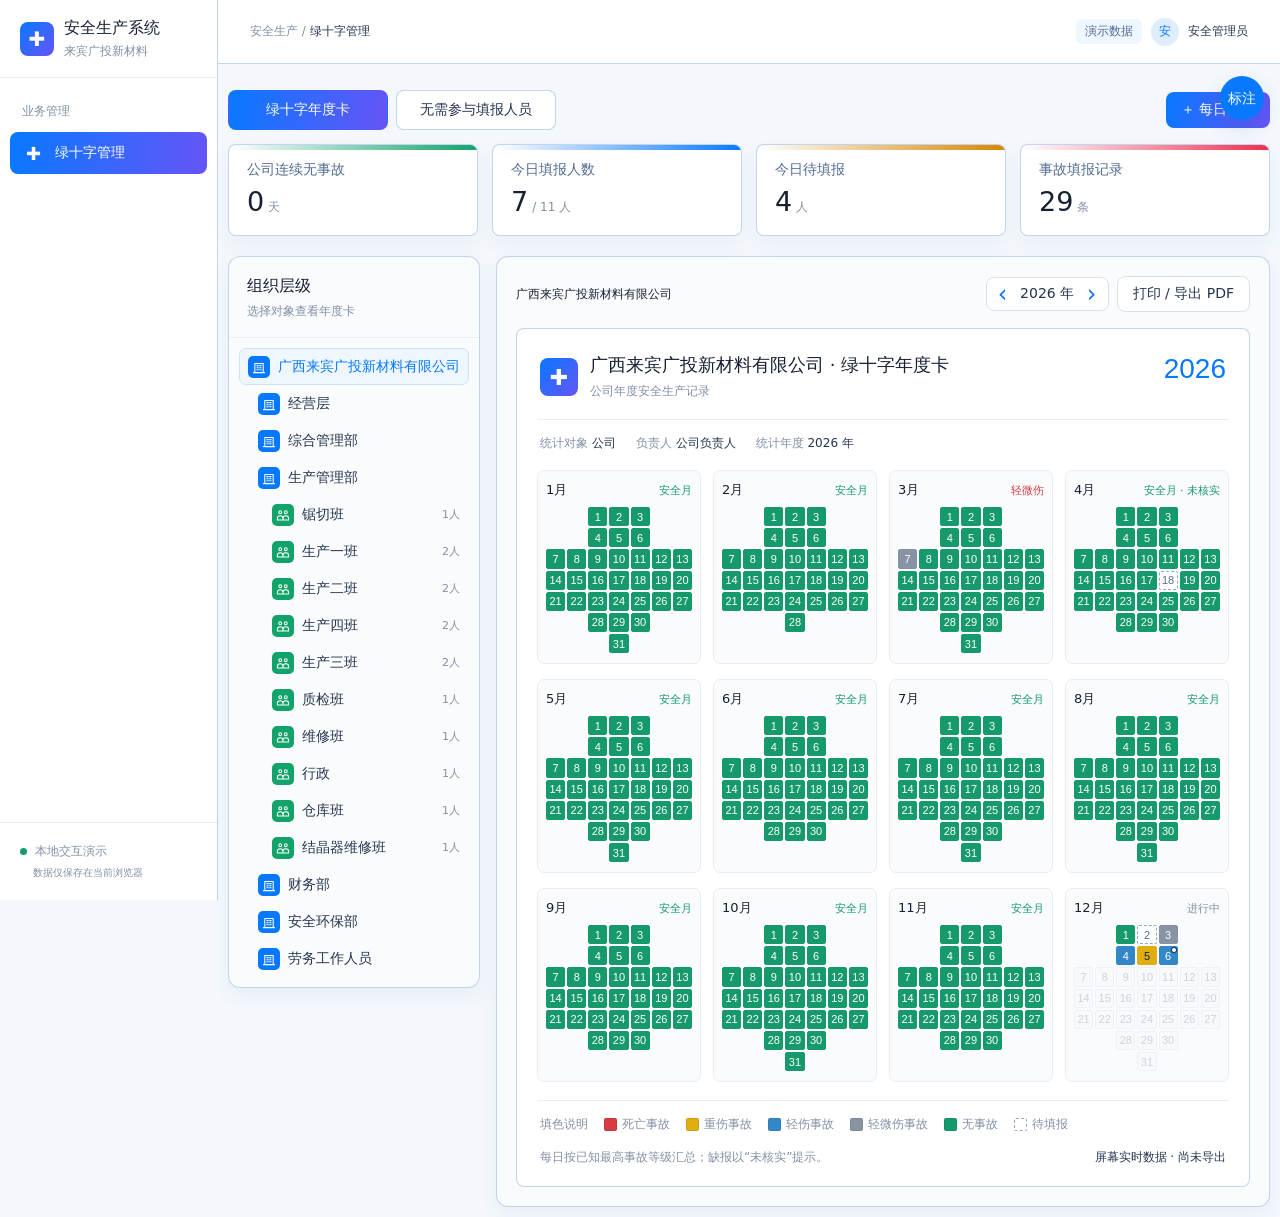
==== commit 7fb260e5: "2 3" ====
--- a/green-cross.html
+++ b/green-cross.html
@@ -94,6 +94,7 @@
 
 .report-selection{padding:10px 12px;margin-bottom:10px;background:var(--soft);border:1px solid #cfe1ff;border-radius:8px;line-height:1.6}.report-selection small{display:block;font-size:12px;color:var(--muted)}.report-picker-search{margin-bottom:10px}.report-orgs{display:flex;gap:6px;flex-wrap:wrap;max-height:108px;overflow:auto;margin-bottom:10px}.report-orgs button{border:1px solid var(--control);border-radius:6px;background:#fff;color:var(--ink);padding:6px 10px;font-size:12px;min-height:30px}.report-orgs button.active{background:var(--soft);border-color:#a9c9ff;color:var(--primary)}.report-person-list{max-height:228px;overflow:auto;border:1px solid rgba(190,211,238,.95);border-radius:8px}.report-person-row{width:100%;display:flex;align-items:center;gap:12px;text-align:left;padding:10px 12px;border:0;border-bottom:1px solid #e7eef8;background:#fff;color:var(--ink);min-height:52px}.report-person-row:last-child{border-bottom:0}.report-person-row.active{background:var(--soft);color:var(--primary)}.report-person-row small{display:block;color:var(--muted);font-size:12px;margin-top:4px}.report-person-row .report-check{margin-left:auto;color:var(--primary)}.report-picker-count{font-size:12px;color:var(--muted);margin:8px 0}.report-chip-list{max-height:176px;overflow:auto}.report-drawer{width:min(620px,100vw)}
 </style>
+<link rel="stylesheet" href="prototype-annotations.css">
 </head>
 <body data-page="cross">
   <div class="app-shell">
@@ -918,5 +919,7 @@
 })();
 
   </script>
+<script src="prototype-annotations-data.js"></script>
+<script src="prototype-annotations.js"></script>
 </body>
 </html>
--- a/prototype-annotations.css
+++ b/prototype-annotations.css
@@ -0,0 +1,3 @@
+#pa-root{font:14px/1.6 "Microsoft YaHei","PingFang SC",sans-serif;color:#24344d;--pa-width:min(360px,48vw)}#pa-root *{box-sizing:border-box}#pa-root button,#pa-root input,#pa-root textarea{font:inherit}#pa-root button{cursor:pointer}#pa-root [hidden]{display:none!important}#pa-toggle{position:fixed;right:16px;top:76px;width:44px;height:44px;border:0;border-radius:50%;background:#0879ff;color:#fff;box-shadow:0 8px 20px rgba(45,87,140,.16);z-index:2147483600;font-size:12px}body.pa-active{margin-right:var(--pa-space)!important;transition:margin-right .25s}body{--pa-space:min(360px,48vw)}body.pa-active :is(.overlay,.drawer-overlay,.dialog-wrap,.mobile-filter-overlay,.sheet-backdrop){right:var(--pa-space)!important;max-width:calc(100vw - var(--pa-space))!important;transition:right .25s,max-width .25s}body.pa-active :is(.detail-sheet,.bottom-nav){max-width:calc(100vw - var(--pa-space))!important}body.pa-active .detail-sheet{right:var(--pa-space)!important}body.pa-active .admin-shell,body.pa-active .app,body.pa-active .mobile-shell{max-width:100%}body.pa-active :is(.drawer,.admin-drawer,.people-modal,.dialog,.mobile-filter-panel,.sheet){max-width:100%!important}#pa-panel{position:fixed;top:0;right:0;bottom:0;width:var(--pa-width);background:#fafbfd;border-left:1px solid rgba(190,211,238,.95);z-index:2147483601;display:flex;flex-direction:column;box-shadow:none}#pa-panel .pa-head{display:flex;justify-content:space-between;align-items:flex-start;padding:16px;border-bottom:1px solid #e7eef8;background:#fff}#pa-panel h2{font-size:16px;font-weight:400;margin:0;color:#172033}#pa-panel small{font-size:12px;color:#8190a5;overflow-wrap:anywhere}#pa-close{border:0;background:transparent;color:#8190a5;font-size:24px!important;width:30px;height:30px}#pa-panel .pa-tools{padding:12px 16px;border-bottom:1px solid #e7eef8}#pa-panel button:not(#pa-close){border:1px solid #d8e2ef;border-radius:6px;background:#fff;color:#24344d;min-height:30px;padding:4px 10px;font-weight:400}#pa-status{font-size:12px;color:#8190a5;margin:8px 0 0;overflow-wrap:anywhere}#pa-status.pa-error{color:#d98600}#pa-cards{flex:1;min-height:0;overflow:auto;padding:12px}#pa-panel .pa-card{padding:12px;border:1px solid rgba(190,211,238,.95);border-radius:8px;background:#fff;margin-bottom:12px;overflow-wrap:anywhere}#pa-panel .pa-card.pa-selected{border-color:#0879ff;box-shadow:inset 0 0 0 1px #0879ff}#pa-panel .pa-card-top{display:flex;align-items:center;gap:8px}#pa-panel strong{font-weight:600;font-size:14px}#pa-panel .pa-num{display:grid;place-items:center;border-radius:50%;width:24px;height:24px;background:#0879ff;color:#fff;flex:none;font-size:12px}#pa-panel p{white-space:pre-wrap;margin:8px 0;font-size:14px}#pa-panel .pa-actions{display:flex;flex-wrap:wrap;gap:8px;margin-top:12px}#pa-panel label{display:block;font-size:12px;color:#526b91;margin-bottom:10px}#pa-panel input,#pa-panel textarea{display:block;width:100%;border:1px solid #d8e2ef;border-radius:6px;padding:8px;background:#fff;color:#24344d;margin-top:5px;resize:vertical}#pa-panel footer{padding:12px 16px;border-top:1px solid #e7eef8;background:#fff;text-align:left}#pa-panel #pa-add{background:#0879ff;color:white;width:100%;height:36px;border:0;border-radius:8px}#pa-panel footer small{display:block;margin-top:8px}#pa-panel .pa-empty{text-align:center;padding:24px 0;color:#8190a5}#pa-root .pa-marker{position:fixed;transform:translate(-50%,-50%);width:26px;height:26px;border-radius:50%;border:2px solid #fff;background:#0879ff;color:#fff;z-index:2147483599;box-shadow:0 2px 8px rgba(8,121,255,.25);padding:0;font-size:12px;cursor:grab;touch-action:none}#pa-root .pa-marker.pa-selected{background:#6654f7;box-shadow:0 0 0 4px rgba(102,84,247,.18)}[data-pa-highlight]{outline:2px solid #0879ff!important;outline-offset:2px}.pa-selecting,.pa-selecting *:not(#pa-root *){cursor:crosshair!important}@media print{#pa-root{display:none!important}body.pa-active{margin-right:0!important}}
+
+body.pa-active .bottom-nav{left:calc((100vw - var(--pa-space))/2)!important}
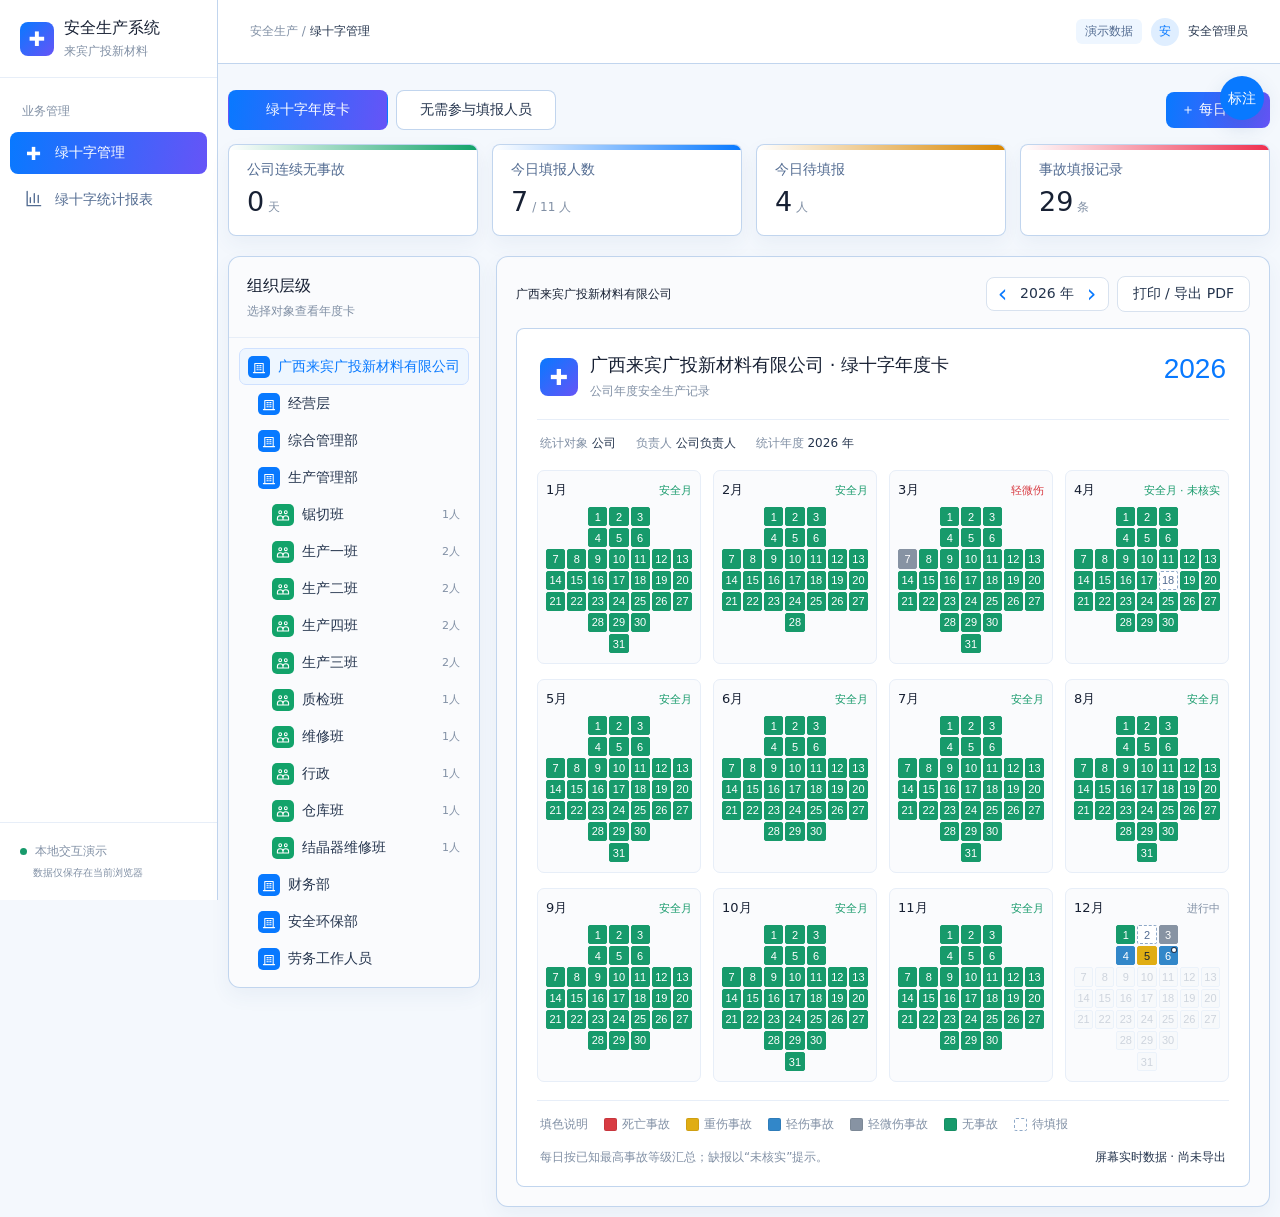
==== commit e5e2e41d: "4 4" ====
--- a/green-cross.html
+++ b/green-cross.html
@@ -93,6 +93,12 @@
 .view-tab[hidden]{display:none!important}
 
 .report-selection{padding:10px 12px;margin-bottom:10px;background:var(--soft);border:1px solid #cfe1ff;border-radius:8px;line-height:1.6}.report-selection small{display:block;font-size:12px;color:var(--muted)}.report-picker-search{margin-bottom:10px}.report-orgs{display:flex;gap:6px;flex-wrap:wrap;max-height:108px;overflow:auto;margin-bottom:10px}.report-orgs button{border:1px solid var(--control);border-radius:6px;background:#fff;color:var(--ink);padding:6px 10px;font-size:12px;min-height:30px}.report-orgs button.active{background:var(--soft);border-color:#a9c9ff;color:var(--primary)}.report-person-list{max-height:228px;overflow:auto;border:1px solid rgba(190,211,238,.95);border-radius:8px}.report-person-row{width:100%;display:flex;align-items:center;gap:12px;text-align:left;padding:10px 12px;border:0;border-bottom:1px solid #e7eef8;background:#fff;color:var(--ink);min-height:52px}.report-person-row:last-child{border-bottom:0}.report-person-row.active{background:var(--soft);color:var(--primary)}.report-person-row small{display:block;color:var(--muted);font-size:12px;margin-top:4px}.report-person-row .report-check{margin-left:auto;color:var(--primary)}.report-picker-count{font-size:12px;color:var(--muted);margin:8px 0}.report-chip-list{max-height:176px;overflow:auto}.report-drawer{width:min(620px,100vw)}
+
+.statistics-panel{padding:20px;border:1px solid var(--line);border-radius:12px;background:var(--panel);box-shadow:var(--shadow)}.statistics-head{display:flex;justify-content:space-between;align-items:center;gap:16px;margin-bottom:18px}.statistics-head h1{font-size:22px;font-weight:600}.statistics-head p{font-size:12px;color:var(--muted);margin:6px 0 0}.statistics-filters{display:flex;flex-wrap:wrap;align-items:center;gap:8px;padding:12px;margin-bottom:18px;background:#fff;border:1px solid var(--line);border-radius:8px}.statistics-filters button{height:36px;padding:0 12px;border:1px solid var(--control);border-radius:8px;background:#fff;color:var(--ink)}.statistics-filters button.active{color:var(--primary);background:var(--soft);border-color:#a9c9ff}.statistics-table-wrap{overflow:auto;background:#fff;border:1px solid var(--line);border-radius:8px;margin-bottom:22px}.statistics-table{border-collapse:collapse;width:100%;min-width:1450px;font-size:14px}.statistics-table th{background:#f7fbff;color:#526b91;font-weight:400;white-space:nowrap;padding:12px;border-bottom:1px solid #dce8f7;text-align:right}.statistics-table td{padding:12px;border-bottom:1px solid #e7eef8;text-align:right;white-space:nowrap}.statistics-table :is(th,td):first-child{text-align:left;padding-left:20px;min-width:170px}.statistics-table :is(th,td):last-child{padding-right:20px}.statistics-table .statistics-total{background:var(--soft)}.statistics-table .statistics-total td{font-weight:600}.statistics-section-title{font-size:15px;font-weight:400;margin:0 0 12px}.statistics-section-title:before{content:"";display:inline-block;width:4px;height:14px;margin-right:8px;border-radius:999px;vertical-align:-2px;background:linear-gradient(180deg,#0879ff,#6a4df5)}.statistics-team td:first-child{padding-left:36px}.statistics-table tbody tr:last-child td{border-bottom:0}.statistics-empty{padding:30px;text-align:center;color:var(--muted)}
+
+.cross-content>[hidden]{display:none!important}.statistics-layout{display:grid;grid-template-columns:250px minmax(0,1fr);gap:16px;align-items:start}.statistics-aside{overflow:hidden;position:sticky;top:16px}.statistics-aside .hierarchy{max-height:calc(100vh - 210px);overflow:auto}.statistics-panel{min-width:0}.statistics-filters{align-items:center}.statistics-filters>span{flex:none}#statistics-presets{display:flex;flex-wrap:wrap;gap:8px}#statistics-custom{display:flex;align-items:center;flex-wrap:wrap;gap:8px;flex-basis:100%}#statistics-custom[hidden]{display:none!important}#statistics-custom label{display:flex;align-items:center;gap:8px;font-weight:400}#statistics-custom input{width:132px;height:36px;border:1px solid var(--control);border-radius:8px;padding:0 10px;color:var(--ink);background:#fff}#statistics-error{color:#ef2f4f;margin:0;font-size:12px;flex-basis:100%}#statistics-error:empty{display:none}body.statistics-active .view-tabs-row{display:none!important}@media(max-width:860px){.statistics-layout{grid-template-columns:200px minmax(0,1fr)}.statistics-aside .hierarchy{display:block}.statistics-aside .tree-row{width:100%;white-space:normal}.statistics-aside .tree-depth-1{padding-left:24px}.statistics-aside .tree-depth-2{padding-left:40px}}@media(max-width:620px){.statistics-layout{grid-template-columns:1fr}.statistics-aside{position:static}.statistics-aside .hierarchy{max-height:230px}.statistics-panel{padding:14px}}
+
+#statistics-time{flex-wrap:nowrap;gap:8px;overflow-x:auto}#statistics-presets{flex-wrap:nowrap;flex:none;gap:6px}#statistics-time button{white-space:nowrap;padding:0 9px}#statistics-range{flex:0 0 232px;width:232px;min-width:232px;max-width:232px;height:36px;border:1px solid var(--control);border-radius:8px;padding:0 10px;color:var(--ink);background:#fff;font:inherit;font-size:12px}#statistics-range:focus{outline:2px solid #a9c9ff;outline-offset:1px}.statistics-report-tabs{margin-bottom:14px;display:inline-flex}.statistics-table-wrap[hidden]{display:none!important}#statistics-error:not(:empty){min-width:220px} 
 </style>
 <link rel="stylesheet" href="prototype-annotations.css">
 </head>
@@ -106,6 +112,7 @@
         <a class="nav-link" href="index.html"><span class="nav-glyph">▦</span>班组管理</a>
         -->
         <a class="nav-link active" href="green-cross.html"><span class="nav-glyph">✚</span>绿十字管理</a>
+        <a class="nav-link" href="#statistics" id="statistics-menu"><span class="nav-glyph"><svg width="19" height="19" viewBox="0 0 24 24" fill="none" aria-hidden="true"><path d="M4 3v18h17M8 17v-6m5 6V6m5 11v-9" stroke="currentColor" stroke-width="1.7" stroke-linecap="round"/></svg></span>绿十字统计报表</a>
       </nav>
       <div class="sidebar-bottom"><span class="online-dot"></span> 本地交互演示 <small>数据仅保存在当前浏览器</small></div>
     </aside>
@@ -124,6 +131,7 @@
         </div></div>
         <section id="attention-view" class="panel attention-panel" hidden><div class="attention-toolbar"><div><h2>未填报/事故人员</h2><p id="attention-scope"></p></div></div><div class="attention-legend"><span class="legend-item"><span class="attention-dot" style="--dot:#179a6b"></span>无事故</span><span class="legend-item"><span class="attention-dot" style="--dot:#6654f7"></span>未填报</span><span class="legend-item"><span class="attention-dot" style="--dot:#8793a3"></span>轻微伤</span><span class="legend-item"><span class="attention-dot" style="--dot:#3287c9"></span>轻伤</span><span class="legend-item"><span class="attention-dot" style="--dot:#e0ad13"></span>重伤</span><span class="legend-item"><span class="attention-dot" style="--dot:#d83b42"></span>死亡</span></div><div class="attention-layout"><div class="attention-calendar"><div class="calendar-toolbar"><div class="month-switch"><button type="button" data-action="prev-attention-month" aria-label="上个月">‹</button><strong id="attention-month-label"></strong><button type="button" data-action="next-attention-month" aria-label="下个月">›</button></div></div><div class="calendar-weekdays"><span>日</span><span>一</span><span>二</span><span>三</span><span>四</span><span>五</span><span>六</span></div><div id="attention-days" class="attention-days"></div></div><aside id="attention-detail" class="attention-detail"></aside></div></section>
         <section id="exempt-view" class="panel exempt-panel" hidden><div class="exempt-toolbar"><div><h2>无需参与填报人员</h2><p>已配置人员不计入应填、未填报和日历状态统计</p></div><button class="btn primary" type="button" data-action="configure-exempt">＋ 新增无需填报人员</button></div><div id="exempt-view-list" class="exempt-list-panel"></div></section>
+<section id="statistics-view" hidden><div class="statistics-layout"><aside class="panel statistics-aside"><div class="section-head compact"><div><h2>组织层级</h2><p>选择公司、部门或班组查看报表</p></div></div><div id="statistics-scope" class="hierarchy" aria-label="统计组织架构"></div></aside><div class="statistics-panel"><div class="statistics-head"><div><h1>绿十字统计报表</h1><p id="statistics-period"></p></div><button type="button" class="btn soft" id="statistics-export">导出报表</button></div><div class="statistics-filters" id="statistics-time"><span>统计时间</span><div id="statistics-presets"></div><input id="statistics-range" type="text" aria-label="统计日期范围" placeholder="YYYY-MM-DD 至 YYYY-MM-DD" autocomplete="off" spellcheck="false"><p id="statistics-error" role="alert"></p></div><div class="view-tabs statistics-report-tabs" role="tablist" aria-label="报表类型"><button class="view-tab active" id="statistics-tab-organizations" type="button" role="tab" aria-selected="true" aria-controls="statistics-organizations" data-statistics-tab="organizations">组织累计汇总</button><button class="view-tab" id="statistics-tab-people" type="button" role="tab" aria-selected="false" aria-controls="statistics-people" data-statistics-tab="people" tabindex="-1">人员累计明细</button></div><div class="statistics-table-wrap" id="statistics-organizations" role="tabpanel" aria-labelledby="statistics-tab-organizations"></div><div class="statistics-table-wrap" id="statistics-people" role="tabpanel" aria-labelledby="statistics-tab-people" hidden></div></div></div></section>
       </main>
     </div>
   </div>
@@ -907,6 +915,92 @@
     if (type === 'team' && team(id)) currentObject = { type, id };
     renderCross();
   }
+
+  let statisticsTab = 'organizations';
+  let statisticsDepartment = '', statisticsTeam = '', statisticsTime = 'month', statisticsStart = today.slice(0,7)+'-01', statisticsEnd = today;
+  const statisticsDate = date => `${date.getFullYear()}-${String(date.getMonth()+1).padStart(2,'0')}-${String(date.getDate()).padStart(2,'0')}`;
+  function statisticsRange(preset, cutoff=today) {
+    const date=new Date(cutoff+'T12:00:00'),year=date.getFullYear(),month=date.getMonth();
+    if(preset==='month')return [statisticsDate(new Date(year,month,1)),cutoff];
+    if(preset==='last-month')return [statisticsDate(new Date(year,month-1,1)),statisticsDate(new Date(year,month,0))];
+    if(preset==='quarter')return [statisticsDate(new Date(year,Math.floor(month/3)*3,1)),cutoff];
+    if(preset==='year')return [statisticsDate(new Date(year,0,1)),cutoff];
+    return ['',cutoff];
+  }
+  function renderStatisticsTime() {
+    document.getElementById('statistics-presets').innerHTML=[['month','本月'],['last-month','上月'],['quarter','本季度'],['year','本年度']].map(([value,label])=>`<button type="button" data-statistics-time="${value}" class="${statisticsTime===value?'active':''}" aria-pressed="${statisticsTime===value}">${label}</button>`).join('');
+    const first=statisticsData().map(row=>row.date).sort()[0]||today;
+    document.getElementById('statistics-range').value=`${statisticsStart||first} 至 ${statisticsEnd}`;
+  }
+  const statisticsGrades = ['slight','minor','serious','death'];
+  function statisticsData() {
+    const peopleById = new Map(data.people.map(member => [member.id,member]));
+    return Object.entries(data.records).flatMap(([key,entry]) => {
+      const split = key.lastIndexOf('|'), personId = key.slice(0,split), date = key.slice(split+1), member = peopleById.get(personId);
+      if (!member || !validDate(date) || date > today || !grade(entry.grade)) return [];
+      const teamId = Object.prototype.hasOwnProperty.call(entry,'teamId') ? entry.teamId : assignmentAt(member,date);
+      const departmentId = entry.departmentId || team(teamId)?.departmentId || member.departmentId;
+      return [{ personId, member, date, grade:entry.grade, teamId, departmentId }];
+    });
+  }
+  function statisticsSummary(rows) {
+    const distinct = items => new Set(items.map(row => row.personId)).size;
+    const accidents = rows.filter(row => row.grade !== 'none');
+    return [distinct(rows), rows.length, rows.filter(row => row.grade === 'none').length, distinct(accidents), accidents.length,
+      ...statisticsGrades.flatMap(id => { const matches = rows.filter(row => row.grade === id); return [distinct(matches),matches.length]; })];
+  }
+  const statisticsHeaders = ['参与填报人数','填报总人次','无事故人次','事故填报人数','事故填报人次','轻微伤人数','轻微伤人次','轻伤人数','轻伤人次','重伤人数','重伤人次','死亡人数','死亡人次'];
+  function statisticsRows() {
+    const all = statisticsData(), rows = all.filter(row => (!statisticsDepartment || row.departmentId === statisticsDepartment) && (!statisticsTeam || row.teamId === statisticsTeam) && (!statisticsStart || row.date >= statisticsStart) && row.date <= statisticsEnd);
+    const organizations = [{ name:statisticsTeam ? team(statisticsTeam)?.name || '所选班组' : statisticsDepartment ? dept(statisticsDepartment)?.name || '所选部门' : '公司合计',values:statisticsSummary(rows),total:true }];
+    for (const department of data.departments.filter(item => !statisticsTeam && (!statisticsDepartment || item.id === statisticsDepartment))) {
+      const departmentRows = rows.filter(row => row.departmentId === department.id);
+      if (!statisticsDepartment) organizations.push({name:department.name,values:statisticsSummary(departmentRows)});
+      for (const item of data.teams.filter(item => item.departmentId === department.id)) organizations.push({name:item.name,values:statisticsSummary(departmentRows.filter(row => row.teamId === item.id)),team:true});
+      const direct = departmentRows.filter(row => !row.teamId || !team(row.teamId));
+      if (direct.length) organizations.push({name:department.name+' / 直属人员',values:statisticsSummary(direct),team:true});
+    }
+    const unknown=rows.filter(row=>!dept(row.departmentId));if(unknown.length)organizations.push({name:'历史组织未匹配',values:statisticsSummary(unknown)});
+    const members = data.people.filter(member => rows.some(row => row.personId === member.id)).map(member=>({name:member.name,organization:[...new Set(rows.filter(row=>row.personId===member.id).map(row=>[dept(row.departmentId)?.name,team(row.teamId)?.name].filter(Boolean).join(' / ')||'历史组织未匹配'))].join('；'),values:statisticsSummary(rows.filter(row=>row.personId===member.id))}));
+    return {all,rows,organizations,members};
+  }
+  function renderStatistics() {
+    const result = statisticsRows(), dates = result.all.map(row => row.date).sort();
+    document.getElementById('statistics-period').textContent = `累计期间：${statisticsStart || dates[0] || '暂无有效记录'} 至 ${statisticsEnd} · 人数按人员去重，人次按人员每日记录计数`;
+    const treeRow=(type,id,name,depth)=>`<button type="button" class="tree-row tree-depth-${depth} ${type==='company'?!statisticsDepartment?'active':'':type==='department'?statisticsDepartment===id&&!statisticsTeam?'active':'':statisticsTeam===id?'active':''}" data-statistics-type="${type}" data-statistics-id="${id}" aria-pressed="${type==='company'?!statisticsDepartment:type==='department'?statisticsDepartment===id&&!statisticsTeam:statisticsTeam===id}">${orgIcon(type)}<span class="org-label">${escapeHtml(name)}</span></button>`;
+    document.getElementById('statistics-scope').innerHTML=treeRow('company',company.id,company.name,0)+data.departments.map(department=>treeRow('department',department.id,department.name,1)+data.teams.filter(item=>item.departmentId===department.id).map(item=>treeRow('team',item.id,item.name,2)).join('')).join('');
+    renderStatisticsTime();
+    const table=(items,personal)=>`<table class="statistics-table"><thead><tr><th>${personal?'姓名':'统计组织'}</th>${personal?'<th>记录所属组织</th>':''}${statisticsHeaders.map(label=>`<th>${label}</th>`).join('')}</tr></thead><tbody>${items.map(item=>`<tr class="${item.total?'statistics-total':item.team?'statistics-team':''}"><td>${escapeHtml(item.name)}</td>${personal?`<td>${escapeHtml(item.organization)}</td>`:''}${item.values.map(value=>`<td>${value}</td>`).join('')}</tr>`).join('')}</tbody></table>`;
+    document.getElementById('statistics-organizations').innerHTML = result.rows.length ? table(result.organizations,false) : empty('暂无统计数据','当前组织尚无有效填报记录');
+    document.getElementById('statistics-people').innerHTML = result.members.length ? table(result.members,true) : empty('暂无人员明细','当前组织尚无有效填报记录');
+  }
+  function showStatistics(on) {
+    document.body.classList.toggle('statistics-active',on);
+    const content=document.querySelector('.cross-content');
+    [...content.children].forEach(el=>{if(el.id==='statistics-view')return;if(on){el.dataset.statisticsWasHidden=String(el.hidden);el.hidden=true}else if(el.dataset.statisticsWasHidden!==undefined){el.hidden=el.dataset.statisticsWasHidden==='true';delete el.dataset.statisticsWasHidden}});
+    document.getElementById('statistics-view').hidden=!on;
+    document.getElementById('statistics-menu').classList.toggle('active',on);
+    document.querySelector('.nav-link[href="green-cross.html"]').classList.toggle('active',!on);
+    document.querySelector('.topbar b').textContent=on?'绿十字统计报表':'绿十字管理';
+    if(on)renderStatistics();
+  }
+  document.getElementById('statistics-menu').onclick=e=>{e.preventDefault();if(document.getElementById('statistics-view').hidden)showStatistics(true);history.replaceState(null,'',location.pathname+location.search+'#statistics')};
+  document.querySelector('.nav-link[href="green-cross.html"]').onclick=e=>{if(!document.getElementById('statistics-view').hidden){e.preventDefault();showStatistics(false);history.replaceState(null,'',location.pathname+location.search)}};
+  document.getElementById('statistics-scope').onclick=e=>{const button=e.target.closest('[data-statistics-type]');if(!button)return;statisticsTeam=button.dataset.statisticsType==='team'?button.dataset.statisticsId:'';statisticsDepartment=button.dataset.statisticsType==='company'?'':statisticsTeam?team(statisticsTeam).departmentId:button.dataset.statisticsId;renderStatistics()};
+  document.getElementById('statistics-presets').onclick=e=>{const button=e.target.closest('[data-statistics-time]');if(!button)return;statisticsTime=button.dataset.statisticsTime;document.getElementById('statistics-error').textContent='';[statisticsStart,statisticsEnd]=statisticsRange(statisticsTime);renderStatistics()};
+  function applyStatisticsRange(){const input=document.getElementById('statistics-range'),error=document.getElementById('statistics-error'),match=input.value.trim().match(/^(\d{4}-\d{2}-\d{2})\s*(?:至|~|～|—|–)\s*(\d{4}-\d{2}-\d{2})$/);if(!match||!validDate(match[1])||!validDate(match[2])){error.textContent='请输入有效范围，例如 2026-10-01 至 2026-10-14';return}const [,start,end]=match;if(start>end){error.textContent='开始日期不能晚于结束日期';return}if(end>today){error.textContent='结束日期不能晚于今天';return}statisticsStart=start;statisticsEnd=end;statisticsTime='range';error.textContent='';renderStatistics()}
+  document.getElementById('statistics-range').onchange=applyStatisticsRange;
+  document.getElementById('statistics-range').onkeydown=e=>{if(e.key==='Enter'){e.preventDefault();applyStatisticsRange()}};
+  function selectStatisticsTab(value){statisticsTab=value;document.querySelectorAll('[data-statistics-tab]').forEach(button=>{const selected=button.dataset.statisticsTab===value;button.classList.toggle('active',selected);button.setAttribute('aria-selected',String(selected));button.tabIndex=selected?0:-1});document.getElementById('statistics-organizations').hidden=value!=='organizations';document.getElementById('statistics-people').hidden=value!=='people'}
+  document.querySelectorAll('[data-statistics-tab]').forEach(button=>{button.onclick=()=>selectStatisticsTab(button.dataset.statisticsTab);button.onkeydown=e=>{if(['ArrowLeft','ArrowRight','Home','End'].includes(e.key)){e.preventDefault();const value=e.key==='Home'?'organizations':e.key==='End'?'people':statisticsTab==='organizations'?'people':'organizations';selectStatisticsTab(value);document.getElementById('statistics-tab-'+value).focus()}}});
+  document.getElementById('statistics-export').onclick=()=>{
+    const result=statisticsRows();if(!result.rows.length){toast('暂无可导出数据');return}
+    const csvCell=value=>'"'+String(value??'').replaceAll('"','""')+'"';
+    const rows=[['统计期间',statisticsStart||result.all.map(row=>row.date).sort()[0]||'',statisticsEnd],['组织累计汇总'],['统计组织',...statisticsHeaders],...result.organizations.map(item=>[item.name,...item.values]),[],['人员累计明细'],['姓名','记录所属组织',...statisticsHeaders],...result.members.map(item=>[item.name,item.organization,...item.values])];
+    const blob=new Blob(['\ufeff'+rows.map(row=>row.map(csvCell).join(',')).join('\r\n')],{type:'text/csv;charset=utf-8'}),url=URL.createObjectURL(blob),link=document.createElement('a');link.href=url;link.download=`绿十字统计报表-${today}.csv`;link.click();setTimeout(()=>URL.revokeObjectURL(url),1000);toast('报表已导出');
+  };
+  if(location.hash==='#statistics')showStatistics(true);
+
   if (new URLSearchParams(location.search).has('selftest')) {
     console.assert(positions.length === 31 && new Set(positions).size === 31, '十字日期应有31个唯一格');
     console.assert(positionsForMonth(28)[27] % 7 === 3, '28天月的28日应在第4列');
--- a/prototype-annotations.css
+++ b/prototype-annotations.css
@@ -1,3 +1,9 @@
 #pa-root{font:14px/1.6 "Microsoft YaHei","PingFang SC",sans-serif;color:#24344d;--pa-width:min(360px,48vw)}#pa-root *{box-sizing:border-box}#pa-root button,#pa-root input,#pa-root textarea{font:inherit}#pa-root button{cursor:pointer}#pa-root [hidden]{display:none!important}#pa-toggle{position:fixed;right:16px;top:76px;width:44px;height:44px;border:0;border-radius:50%;background:#0879ff;color:#fff;box-shadow:0 8px 20px rgba(45,87,140,.16);z-index:2147483600;font-size:12px}body.pa-active{margin-right:var(--pa-space)!important;transition:margin-right .25s}body{--pa-space:min(360px,48vw)}body.pa-active :is(.overlay,.drawer-overlay,.dialog-wrap,.mobile-filter-overlay,.sheet-backdrop){right:var(--pa-space)!important;max-width:calc(100vw - var(--pa-space))!important;transition:right .25s,max-width .25s}body.pa-active :is(.detail-sheet,.bottom-nav){max-width:calc(100vw - var(--pa-space))!important}body.pa-active .detail-sheet{right:var(--pa-space)!important}body.pa-active .admin-shell,body.pa-active .app,body.pa-active .mobile-shell{max-width:100%}body.pa-active :is(.drawer,.admin-drawer,.people-modal,.dialog,.mobile-filter-panel,.sheet){max-width:100%!important}#pa-panel{position:fixed;top:0;right:0;bottom:0;width:var(--pa-width);background:#fafbfd;border-left:1px solid rgba(190,211,238,.95);z-index:2147483601;display:flex;flex-direction:column;box-shadow:none}#pa-panel .pa-head{display:flex;justify-content:space-between;align-items:flex-start;padding:16px;border-bottom:1px solid #e7eef8;background:#fff}#pa-panel h2{font-size:16px;font-weight:400;margin:0;color:#172033}#pa-panel small{font-size:12px;color:#8190a5;overflow-wrap:anywhere}#pa-close{border:0;background:transparent;color:#8190a5;font-size:24px!important;width:30px;height:30px}#pa-panel .pa-tools{padding:12px 16px;border-bottom:1px solid #e7eef8}#pa-panel button:not(#pa-close){border:1px solid #d8e2ef;border-radius:6px;background:#fff;color:#24344d;min-height:30px;padding:4px 10px;font-weight:400}#pa-status{font-size:12px;color:#8190a5;margin:8px 0 0;overflow-wrap:anywhere}#pa-status.pa-error{color:#d98600}#pa-cards{flex:1;min-height:0;overflow:auto;padding:12px}#pa-panel .pa-card{padding:12px;border:1px solid rgba(190,211,238,.95);border-radius:8px;background:#fff;margin-bottom:12px;overflow-wrap:anywhere}#pa-panel .pa-card.pa-selected{border-color:#0879ff;box-shadow:inset 0 0 0 1px #0879ff}#pa-panel .pa-card-top{display:flex;align-items:center;gap:8px}#pa-panel strong{font-weight:600;font-size:14px}#pa-panel .pa-num{display:grid;place-items:center;border-radius:50%;width:24px;height:24px;background:#0879ff;color:#fff;flex:none;font-size:12px}#pa-panel p{white-space:pre-wrap;margin:8px 0;font-size:14px}#pa-panel .pa-actions{display:flex;flex-wrap:wrap;gap:8px;margin-top:12px}#pa-panel label{display:block;font-size:12px;color:#526b91;margin-bottom:10px}#pa-panel input,#pa-panel textarea{display:block;width:100%;border:1px solid #d8e2ef;border-radius:6px;padding:8px;background:#fff;color:#24344d;margin-top:5px;resize:vertical}#pa-panel footer{padding:12px 16px;border-top:1px solid #e7eef8;background:#fff;text-align:left}#pa-panel #pa-add{background:#0879ff;color:white;width:100%;height:36px;border:0;border-radius:8px}#pa-panel footer small{display:block;margin-top:8px}#pa-panel .pa-empty{text-align:center;padding:24px 0;color:#8190a5}#pa-root .pa-marker{position:fixed;transform:translate(-50%,-50%);width:26px;height:26px;border-radius:50%;border:2px solid #fff;background:#0879ff;color:#fff;z-index:2147483599;box-shadow:0 2px 8px rgba(8,121,255,.25);padding:0;font-size:12px;cursor:grab;touch-action:none}#pa-root .pa-marker.pa-selected{background:#6654f7;box-shadow:0 0 0 4px rgba(102,84,247,.18)}[data-pa-highlight]{outline:2px solid #0879ff!important;outline-offset:2px}.pa-selecting,.pa-selecting *:not(#pa-root *){cursor:crosshair!important}@media print{#pa-root{display:none!important}body.pa-active{margin-right:0!important}}
 
 body.pa-active .bottom-nav{left:calc((100vw - var(--pa-space))/2)!important}
+
+/* Keep annotation text independent of business sidebar/header colors. */
+#pa-root #pa-panel{color:#24344d}
+#pa-root #pa-panel .pa-card{color:#24344d}
+#pa-root #pa-panel .pa-card-top strong{color:#172033}
+#pa-root #pa-panel .pa-card>p{color:#24344d}
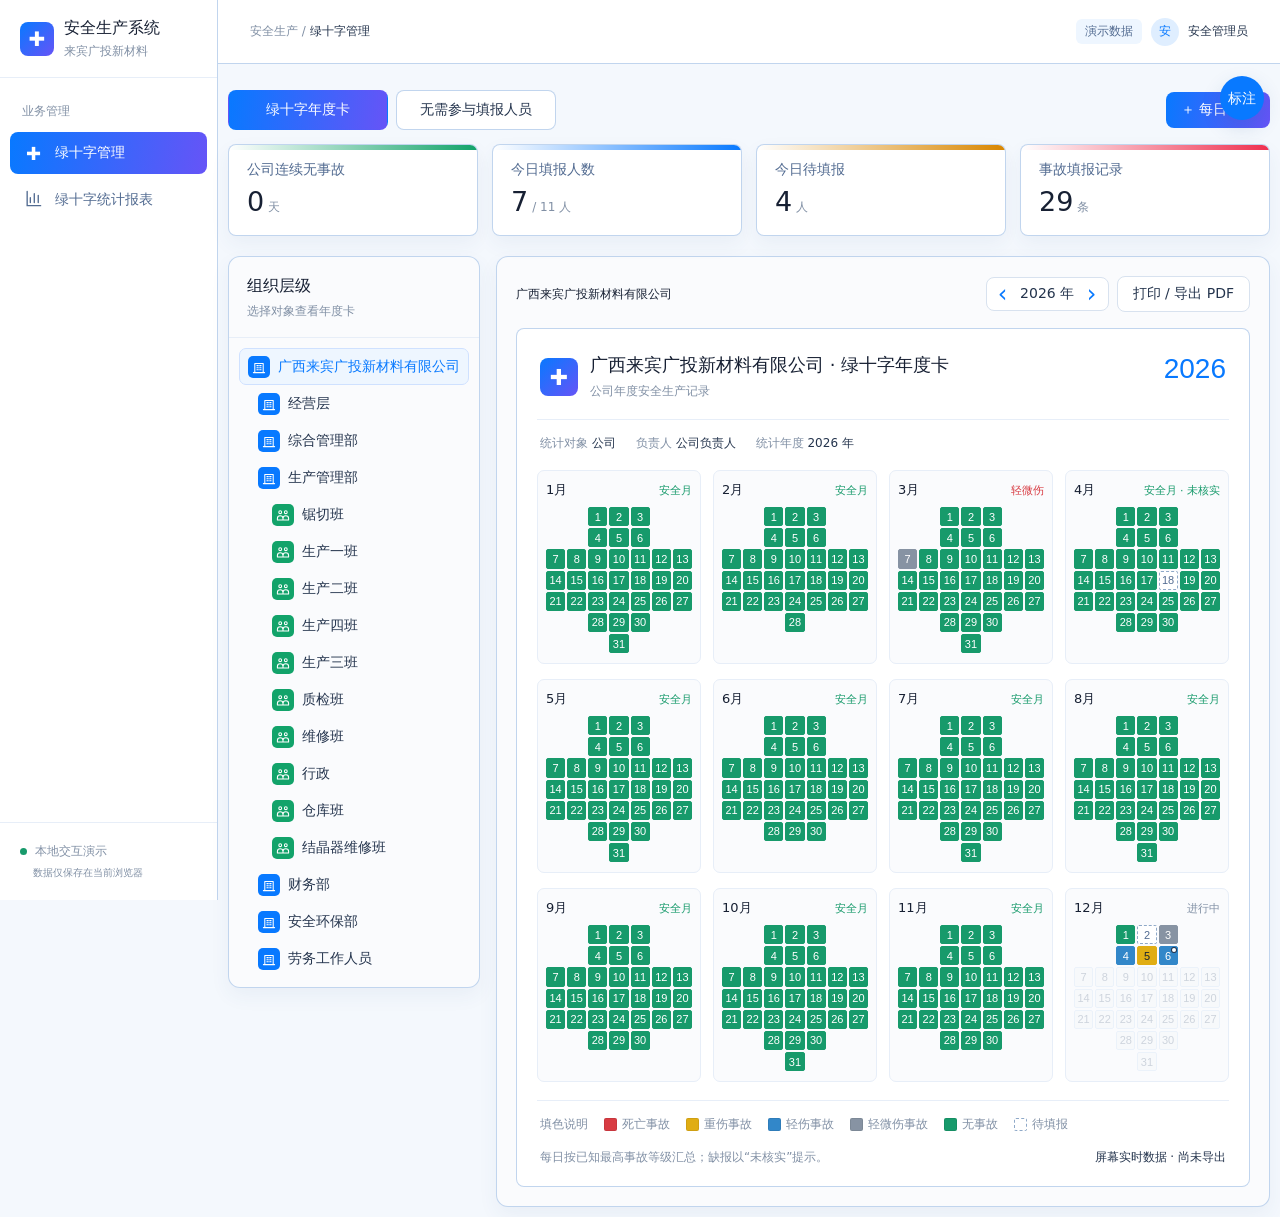
==== commit df9116d4: "3 3" ====
--- a/green-cross.html
+++ b/green-cross.html
@@ -443,7 +443,7 @@
     for (const department of data.departments) {
       html += row('department', department.id, 1, department.name);
       for (const item of data.teams.filter(x => x.departmentId === department.id)) {
-        html += row('team', item.id, 2, item.name, `${data.people.filter(x => x.teamId === item.id).length}人`);
+        html += row('team', item.id, 2, item.name);
       }
     }
     document.getElementById('hierarchy').innerHTML = html;
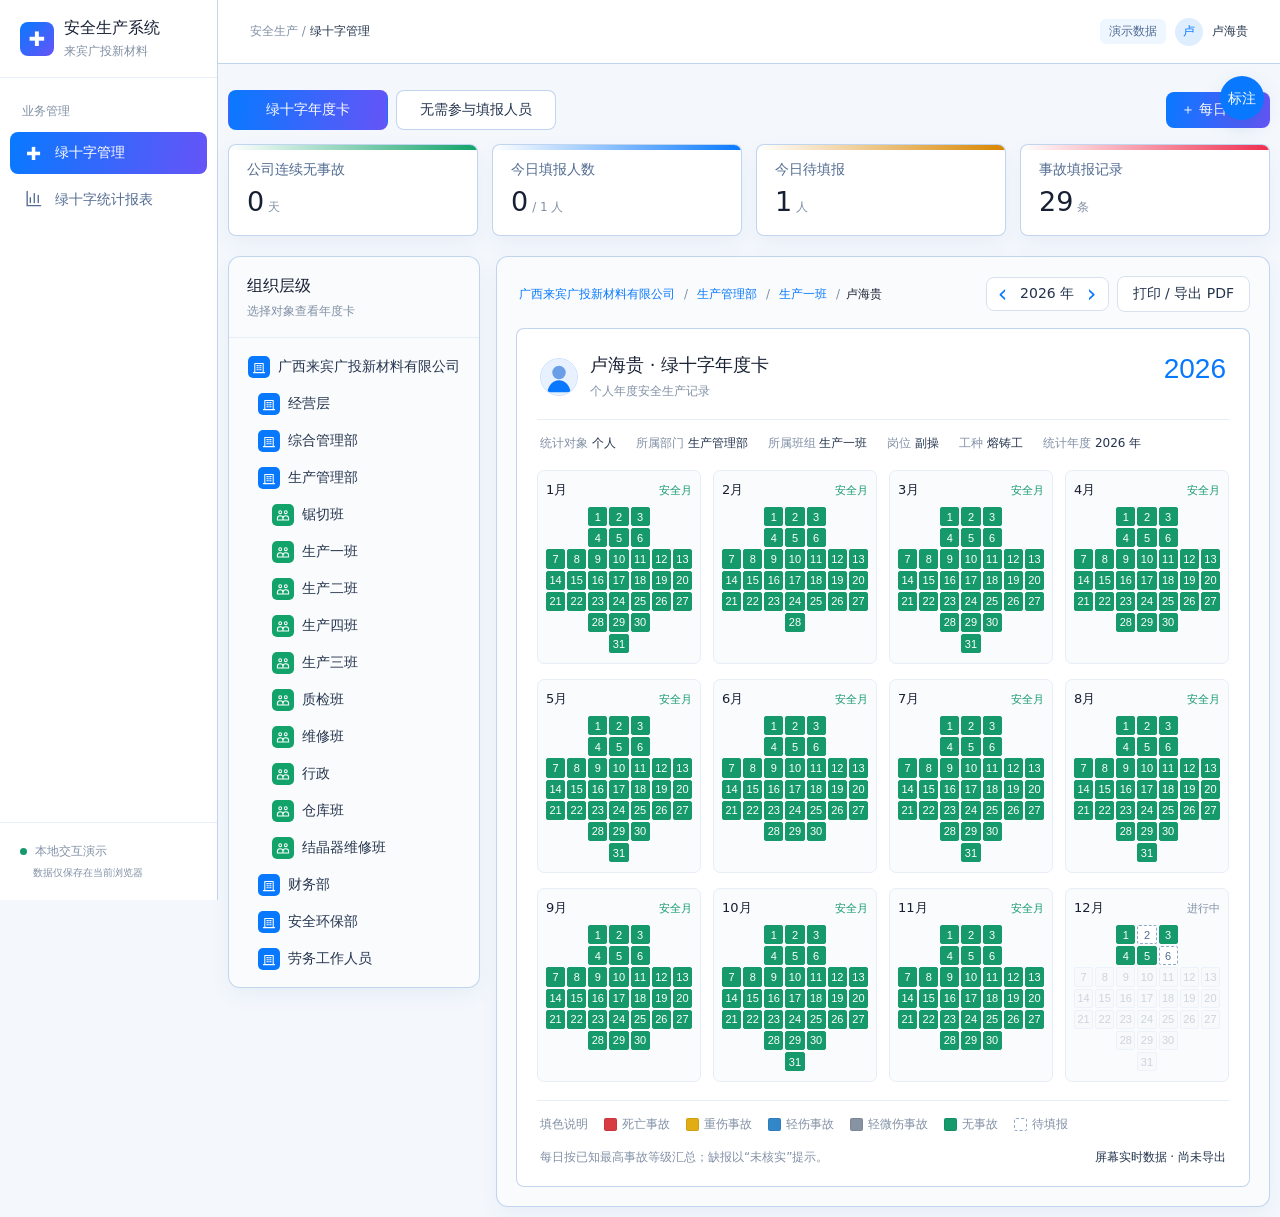
==== commit d2334904: "44 4" ====
--- a/green-cross.html
+++ b/green-cross.html
@@ -162,7 +162,8 @@
   let data = load();
   let currentDepartment = data.departments[0]?.id;
   let searchText = '';
-  let currentObject = { type: 'company', id: company.id };
+  const currentAccountPersonId = 'p2'; // Existing demo identity used by personal reporting.
+  let currentObject = { type: 'person', id: currentAccountPersonId };
   let currentYear = now.getFullYear();
   let currentView = 'annual';
   let attentionYear = now.getFullYear();
@@ -512,7 +513,7 @@
       metric('事故填报记录', affected, '条', '#ef2f4f'),
     ].join('');
     const { type, id } = currentObject;
-    document.getElementById('annual-person-entry').innerHTML = type === 'team' || type === 'department' ? `<button class="btn soft" type="button" data-action="annual-members">${type === 'team' ? '班组人员' : '部门人员'}</button>` : type === 'person' ? `<button class="btn soft" type="button" data-action="annual-person-back">返回${(annualPersonOrigin || objectParent(type,id))?.type === 'team' ? '班组' : '部门'}年度卡</button>` : '';
+    document.getElementById('annual-person-entry').innerHTML = type === 'team' || type === 'department' ? `<button class="btn soft" type="button" data-action="annual-members">${type === 'team' ? '班组人员' : '部门人员'}</button>` : type === 'person' && annualPersonOrigin ? `<button class="btn soft" type="button" data-action="annual-person-back">返回${(annualPersonOrigin || objectParent(type,id))?.type === 'team' ? '班组' : '部门'}年度卡</button>` : '';
     const meta = type === 'company' ? `负责人 <b>${company.head}</b>` : type === 'department' ? `负责人 <b>${escapeHtml(dept(id)?.head || '—')}</b>` : type === 'team' ? `所属部门 <b>${escapeHtml(dept(team(id)?.departmentId)?.name || '—')}</b>` : `所属部门 <b>${escapeHtml(dept(person(id)?.departmentId)?.name || '—')}</b>`;
     const sub = type === 'company' ? '公司年度安全生产记录' : type === 'department' ? '部门年度安全生产记录' : type === 'team' ? '班组年度安全生产记录' : '个人年度安全生产记录';
     const exportKey = `${type}:${id}:${currentYear}`;
@@ -910,6 +911,9 @@
     renderTeams();
   }
   if (page === 'cross') {
+    const account = person(currentAccountPersonId);
+    document.querySelector('.topbar-right .avatar').textContent = account?.name?.slice(0, 1) || '我';
+    document.querySelector('.topbar-right > span:last-child').textContent = account?.name || '当前账号';
     const params = new URLSearchParams(location.search);
     const type = params.get('type'), id = params.get('id');
     if (type === 'team' && team(id)) currentObject = { type, id };
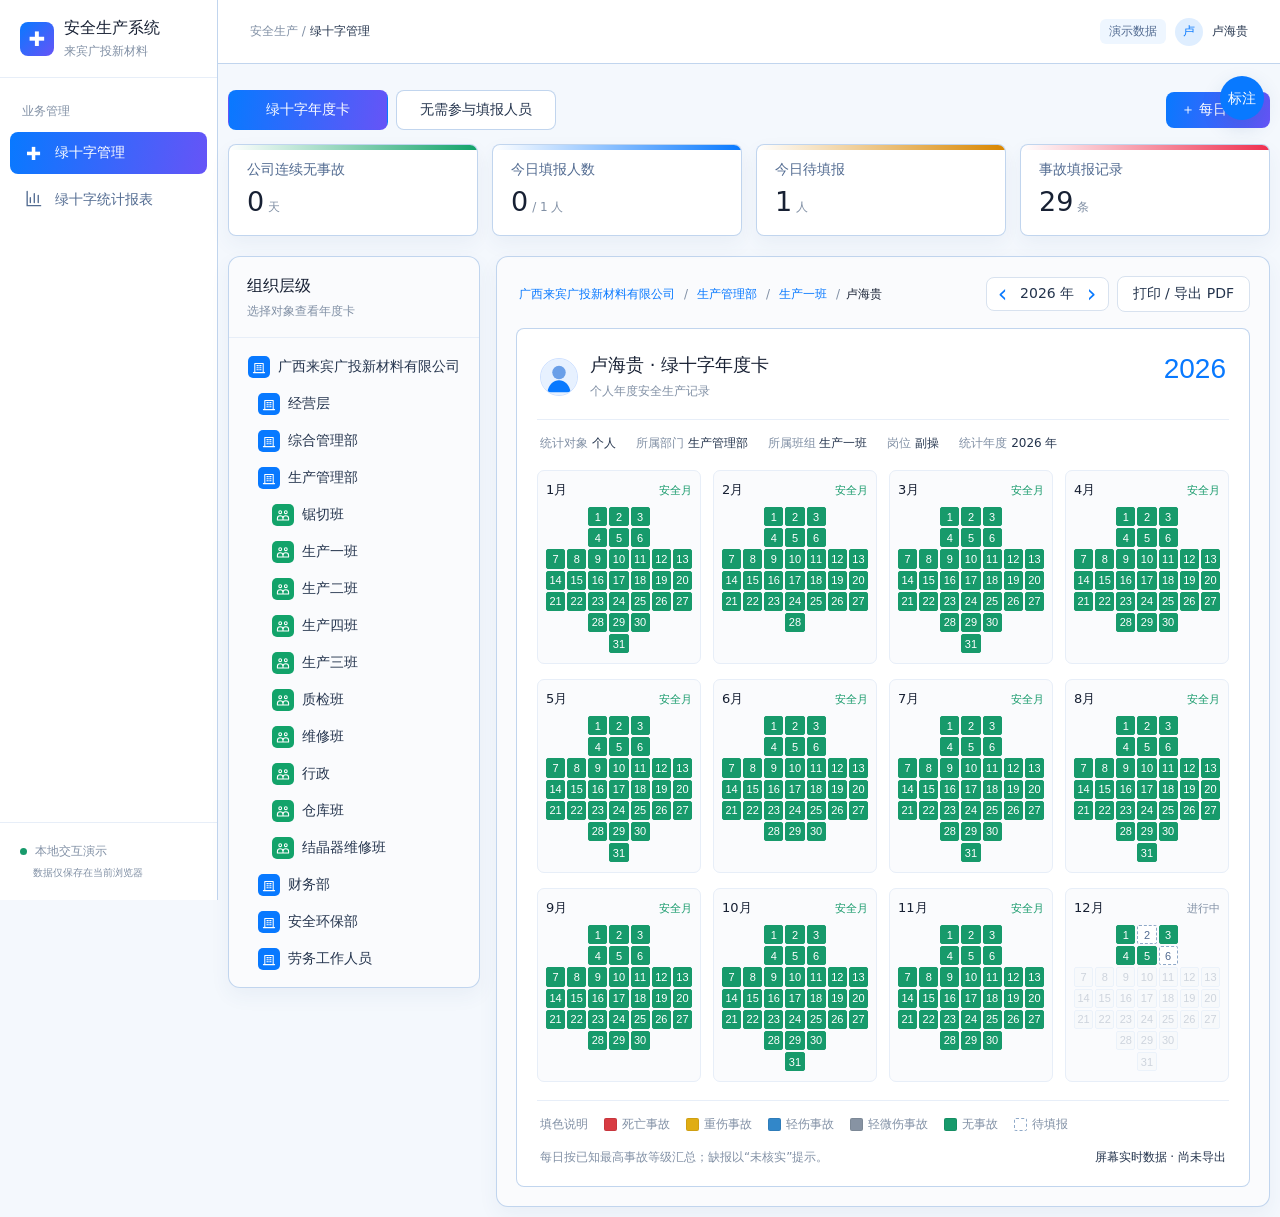
==== commit 9ed793c6: "6 6" ====
--- a/green-cross.html
+++ b/green-cross.html
@@ -520,7 +520,7 @@
     const exportInfo = data.exports[exportKey];
     const member = type === 'person' ? person(id) : null;
     const symbol = member ? `<div class="annual-symbol annual-person-avatar"><img src="${avatarData()}" alt="${escapeHtml(member.name)}头像"></div>` : '<div class="annual-symbol">✚</div>';
-    document.getElementById('annual-card').innerHTML = `<div class="annual-head"><div class="annual-title">${symbol}<div><h2>${escapeHtml(objectName(type, id, currentYear === now.getFullYear() ? today : `${currentYear}-12-31`))} · 绿十字年度卡</h2><p>${sub}</p></div></div><div class="annual-year">${currentYear}</div></div><div class="annual-meta"><span>统计对象 <b>${type === 'company' ? '公司' : type === 'department' ? '部门' : type === 'team' ? '班组' : '个人'}</b></span><span>${meta}</span>${member ? `<span>所属班组 <b>${escapeHtml(teamNameAt(member.teamId, currentYear === now.getFullYear() ? today : `${currentYear}-12-31`) || '部门人员')}</b></span><span>岗位 <b>${escapeHtml(member.position || '未设置')}</b></span><span>工种 <b>${escapeHtml(member.trade || '未设置')}</b></span>` : ''}<span>统计年度 <b>${currentYear} 年</b></span></div><div class="annual-grid">${Array.from({ length: 12 }, (_, month) => renderMonth(type, id, currentYear, month)).join('')}</div><div class="legend"><span>填色说明</span>${grades.map(x => `<span class="legend-item"><span class="swatch" style="--swatch:${x.color}"></span>${x.label}</span>`).join('')}<span class="legend-item"><span class="swatch pending"></span>待填报</span></div><div class="annual-footer"><span>每日按已知最高事故等级汇总；缺报以“未核实”提示。</span><strong>${exportInfo ? `生成时间 ${escapeHtml(exportInfo.time)} · 版本 v${exportInfo.version}` : '屏幕实时数据 · 尚未导出'}</strong></div>`;
+    document.getElementById('annual-card').innerHTML = `<div class="annual-head"><div class="annual-title">${symbol}<div><h2>${escapeHtml(objectName(type, id, currentYear === now.getFullYear() ? today : `${currentYear}-12-31`))} · 绿十字年度卡</h2><p>${sub}</p></div></div><div class="annual-year">${currentYear}</div></div><div class="annual-meta"><span>统计对象 <b>${type === 'company' ? '公司' : type === 'department' ? '部门' : type === 'team' ? '班组' : '个人'}</b></span><span>${meta}</span>${member ? `<span>所属班组 <b>${escapeHtml(teamNameAt(member.teamId, currentYear === now.getFullYear() ? today : `${currentYear}-12-31`) || '部门人员')}</b></span><span>岗位 <b>${escapeHtml(member.position || '未设置')}</b></span>` : ''}<span>统计年度 <b>${currentYear} 年</b></span></div><div class="annual-grid">${Array.from({ length: 12 }, (_, month) => renderMonth(type, id, currentYear, month)).join('')}</div><div class="legend"><span>填色说明</span>${grades.map(x => `<span class="legend-item"><span class="swatch" style="--swatch:${x.color}"></span>${x.label}</span>`).join('')}<span class="legend-item"><span class="swatch pending"></span>待填报</span></div><div class="annual-footer"><span>每日按已知最高事故等级汇总；缺报以“未核实”提示。</span><strong>${exportInfo ? `生成时间 ${escapeHtml(exportInfo.time)} · 版本 v${exportInfo.version}` : '屏幕实时数据 · 尚未导出'}</strong></div>`;
     if (currentView === 'attention') renderAttention();
   }
 
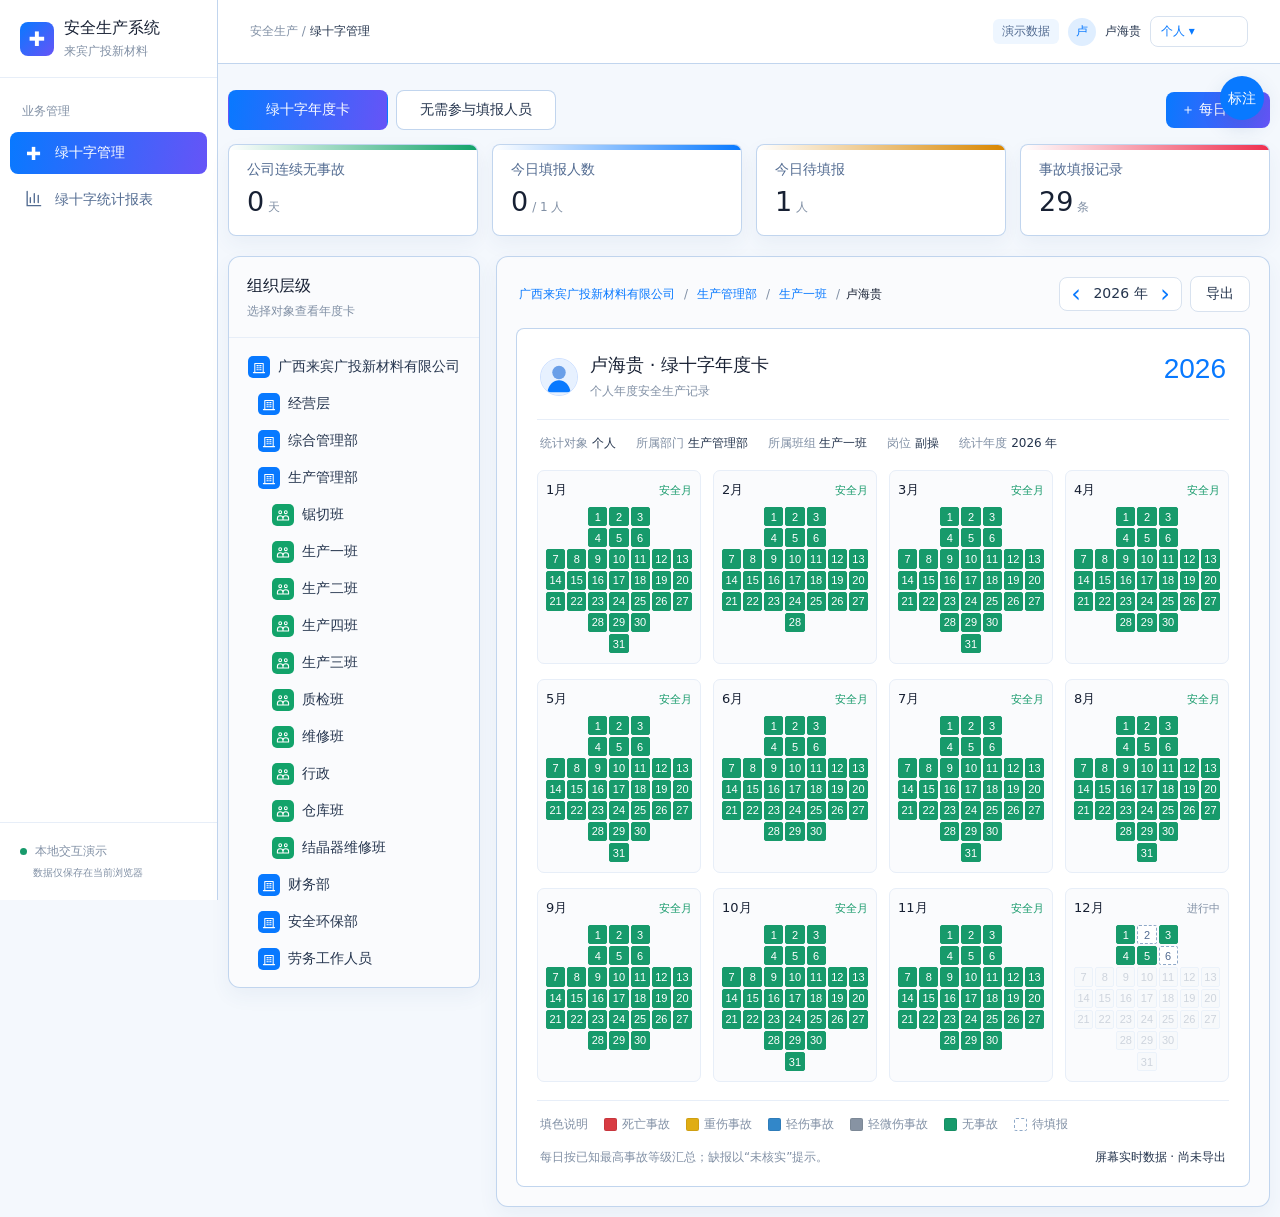
==== commit ede9664f: "4 4" ====
--- a/green-cross.html
+++ b/green-cross.html
@@ -99,9 +99,11 @@
 .cross-content>[hidden]{display:none!important}.statistics-layout{display:grid;grid-template-columns:250px minmax(0,1fr);gap:16px;align-items:start}.statistics-aside{overflow:hidden;position:sticky;top:16px}.statistics-aside .hierarchy{max-height:calc(100vh - 210px);overflow:auto}.statistics-panel{min-width:0}.statistics-filters{align-items:center}.statistics-filters>span{flex:none}#statistics-presets{display:flex;flex-wrap:wrap;gap:8px}#statistics-custom{display:flex;align-items:center;flex-wrap:wrap;gap:8px;flex-basis:100%}#statistics-custom[hidden]{display:none!important}#statistics-custom label{display:flex;align-items:center;gap:8px;font-weight:400}#statistics-custom input{width:132px;height:36px;border:1px solid var(--control);border-radius:8px;padding:0 10px;color:var(--ink);background:#fff}#statistics-error{color:#ef2f4f;margin:0;font-size:12px;flex-basis:100%}#statistics-error:empty{display:none}body.statistics-active .view-tabs-row{display:none!important}@media(max-width:860px){.statistics-layout{grid-template-columns:200px minmax(0,1fr)}.statistics-aside .hierarchy{display:block}.statistics-aside .tree-row{width:100%;white-space:normal}.statistics-aside .tree-depth-1{padding-left:24px}.statistics-aside .tree-depth-2{padding-left:40px}}@media(max-width:620px){.statistics-layout{grid-template-columns:1fr}.statistics-aside{position:static}.statistics-aside .hierarchy{max-height:230px}.statistics-panel{padding:14px}}
 
 #statistics-time{flex-wrap:nowrap;gap:8px;overflow-x:auto}#statistics-presets{flex-wrap:nowrap;flex:none;gap:6px}#statistics-time button{white-space:nowrap;padding:0 9px}#statistics-range{flex:0 0 232px;width:232px;min-width:232px;max-width:232px;height:36px;border:1px solid var(--control);border-radius:8px;padding:0 10px;color:var(--ink);background:#fff;font:inherit;font-size:12px}#statistics-range:focus{outline:2px solid #a9c9ff;outline-offset:1px}.statistics-report-tabs{margin-bottom:14px;display:inline-flex}.statistics-table-wrap[hidden]{display:none!important}#statistics-error:not(:empty){min-width:220px} 
+
+.cross-role-switch{position:relative;font-size:12px}.cross-role-switch summary{list-style:none;cursor:pointer;padding:6px 10px;border:1px solid var(--control);border-radius:8px;background:#fff;color:var(--primary);min-width:98px}.cross-role-switch>div{position:absolute;right:0;top:calc(100% + 6px);min-width:150px;padding:5px;background:#fff;border:1px solid var(--line);border-radius:8px;z-index:25;box-shadow:var(--shadow)}.cross-role-switch button{display:block;width:100%;text-align:left;padding:8px 10px;background:#fff;border:0;border-radius:6px;color:var(--ink);font-size:14px}.cross-role-switch button.active,.cross-role-switch button:hover{background:var(--soft);color:var(--primary)}
 </style>
 <link rel="stylesheet" href="prototype-annotations.css">
-</head>
+<script src="statistics-xlsx-export.js"></script></head>
 <body data-page="cross">
   <div class="app-shell">
     <aside class="sidebar" aria-label="主导航">
@@ -117,7 +119,7 @@
       <div class="sidebar-bottom"><span class="online-dot"></span> 本地交互演示 <small>数据仅保存在当前浏览器</small></div>
     </aside>
     <div class="workspace">
-      <header class="topbar"><span>安全生产 / <b>绿十字管理</b></span><div class="topbar-right"><span class="demo-tag">演示数据</span><span class="avatar">安</span><span>安全管理员</span></div></header>
+      <header class="topbar"><span>安全生产 / <b>绿十字管理</b></span><div class="topbar-right"><span class="demo-tag">演示数据</span><span class="avatar">安</span><span id="cross-account-name">安全管理员</span><details class="cross-role-switch" id="cross-role-switch"><summary id="cross-role-caption">个人 ▾</summary><div id="cross-role-options"></div></details></div></header>
       <main class="page-content cross-content">
         <div class="view-tabs-row"><div class="view-tabs" role="tablist" aria-label="绿十字视图"><button class="view-tab active" type="button" role="tab" aria-selected="true" data-action="switch-cross-view" data-view="annual">绿十字年度卡</button><button class="view-tab" hidden type="button" role="tab" aria-selected="false" data-action="switch-cross-view" data-view="attention">未填报/事故人员</button><button class="view-tab" type="button" role="tab" aria-selected="false" data-action="switch-cross-view" data-view="exempt">无需参与填报人员</button></div><div class="heading-actions"><button class="btn primary" type="button" data-action="report">＋ 每日填报</button></div></div>
         <div id="annual-view">
@@ -125,13 +127,13 @@
         <div class="cross-layout">
           <aside class="panel hierarchy-panel"><div class="section-head compact"><div><h2>组织层级</h2><p>选择对象查看年度卡</p></div></div><div id="hierarchy" class="hierarchy"></div></aside>
           <section class="panel card-panel">
-            <div class="card-toolbar"><div id="breadcrumb" class="breadcrumb"></div><div class="annual-toolbar-actions"><span id="annual-person-entry"></span><div class="year-switch"><button type="button" data-action="prev-year" aria-label="上一年">‹</button><strong id="selected-year"></strong><button type="button" data-action="next-year" aria-label="下一年">›</button></div><button class="btn soft" type="button" data-action="print">打印 / 导出 PDF</button></div></div>
+            <div class="card-toolbar"><div id="breadcrumb" class="breadcrumb"></div><div class="annual-toolbar-actions"><span id="annual-person-entry"></span><div class="year-switch"><button type="button" data-action="prev-year" aria-label="上一年">‹</button><strong id="selected-year"></strong><button type="button" data-action="next-year" aria-label="下一年">›</button></div><button class="btn soft" type="button" data-action="print">导出</button></div></div>
             <div id="annual-card" class="annual-card"></div>
           </section>
         </div></div>
         <section id="attention-view" class="panel attention-panel" hidden><div class="attention-toolbar"><div><h2>未填报/事故人员</h2><p id="attention-scope"></p></div></div><div class="attention-legend"><span class="legend-item"><span class="attention-dot" style="--dot:#179a6b"></span>无事故</span><span class="legend-item"><span class="attention-dot" style="--dot:#6654f7"></span>未填报</span><span class="legend-item"><span class="attention-dot" style="--dot:#8793a3"></span>轻微伤</span><span class="legend-item"><span class="attention-dot" style="--dot:#3287c9"></span>轻伤</span><span class="legend-item"><span class="attention-dot" style="--dot:#e0ad13"></span>重伤</span><span class="legend-item"><span class="attention-dot" style="--dot:#d83b42"></span>死亡</span></div><div class="attention-layout"><div class="attention-calendar"><div class="calendar-toolbar"><div class="month-switch"><button type="button" data-action="prev-attention-month" aria-label="上个月">‹</button><strong id="attention-month-label"></strong><button type="button" data-action="next-attention-month" aria-label="下个月">›</button></div></div><div class="calendar-weekdays"><span>日</span><span>一</span><span>二</span><span>三</span><span>四</span><span>五</span><span>六</span></div><div id="attention-days" class="attention-days"></div></div><aside id="attention-detail" class="attention-detail"></aside></div></section>
         <section id="exempt-view" class="panel exempt-panel" hidden><div class="exempt-toolbar"><div><h2>无需参与填报人员</h2><p>已配置人员不计入应填、未填报和日历状态统计</p></div><button class="btn primary" type="button" data-action="configure-exempt">＋ 新增无需填报人员</button></div><div id="exempt-view-list" class="exempt-list-panel"></div></section>
-<section id="statistics-view" hidden><div class="statistics-layout"><aside class="panel statistics-aside"><div class="section-head compact"><div><h2>组织层级</h2><p>选择公司、部门或班组查看报表</p></div></div><div id="statistics-scope" class="hierarchy" aria-label="统计组织架构"></div></aside><div class="statistics-panel"><div class="statistics-head"><div><h1>绿十字统计报表</h1><p id="statistics-period"></p></div><button type="button" class="btn soft" id="statistics-export">导出报表</button></div><div class="statistics-filters" id="statistics-time"><span>统计时间</span><div id="statistics-presets"></div><input id="statistics-range" type="text" aria-label="统计日期范围" placeholder="YYYY-MM-DD 至 YYYY-MM-DD" autocomplete="off" spellcheck="false"><p id="statistics-error" role="alert"></p></div><div class="view-tabs statistics-report-tabs" role="tablist" aria-label="报表类型"><button class="view-tab active" id="statistics-tab-organizations" type="button" role="tab" aria-selected="true" aria-controls="statistics-organizations" data-statistics-tab="organizations">组织累计汇总</button><button class="view-tab" id="statistics-tab-people" type="button" role="tab" aria-selected="false" aria-controls="statistics-people" data-statistics-tab="people" tabindex="-1">人员累计明细</button></div><div class="statistics-table-wrap" id="statistics-organizations" role="tabpanel" aria-labelledby="statistics-tab-organizations"></div><div class="statistics-table-wrap" id="statistics-people" role="tabpanel" aria-labelledby="statistics-tab-people" hidden></div></div></div></section>
+<section id="statistics-view" hidden><div class="statistics-layout"><aside class="panel statistics-aside"><div class="section-head compact"><div><h2>组织层级</h2><p>选择公司、部门或班组查看报表</p></div></div><div id="statistics-scope" class="hierarchy" aria-label="统计组织架构"></div></aside><div class="statistics-panel"><div class="statistics-head"><div><h1>绿十字统计报表</h1><p id="statistics-period"></p></div><button type="button" class="btn soft" id="statistics-export">导出</button></div><div class="statistics-filters" id="statistics-time"><span>统计时间</span><div id="statistics-presets"></div><input id="statistics-range" type="text" aria-label="统计日期范围" placeholder="YYYY-MM-DD 至 YYYY-MM-DD" autocomplete="off" spellcheck="false"><p id="statistics-error" role="alert"></p></div><div class="view-tabs statistics-report-tabs" role="tablist" aria-label="报表类型"><button class="view-tab active" id="statistics-tab-organizations" type="button" role="tab" aria-selected="true" aria-controls="statistics-organizations" data-statistics-tab="organizations">组织累计汇总</button><button class="view-tab" id="statistics-tab-people" type="button" role="tab" aria-selected="false" aria-controls="statistics-people" data-statistics-tab="people" tabindex="-1">人员累计明细</button></div><div class="statistics-table-wrap" id="statistics-organizations" role="tabpanel" aria-labelledby="statistics-tab-organizations"></div><div class="statistics-table-wrap" id="statistics-people" role="tabpanel" aria-labelledby="statistics-tab-people" hidden></div></div></div></section>
       </main>
     </div>
   </div>
@@ -162,7 +164,12 @@
   let data = load();
   let currentDepartment = data.departments[0]?.id;
   let searchText = '';
-  const currentAccountPersonId = 'p2'; // Existing demo identity used by personal reporting.
+  const crossRoles=[{id:'self',name:'个人',personId:'p2'},{id:'leader',name:'班组长',personId:'p1'},{id:'department',name:'部门管理员',personId:'p9'},{id:'company',name:'公司管理员',personId:'p10'}];
+  let crossRole=crossRoles[0];
+  let currentAccountPersonId=crossRole.personId;
+  function canRoleReport(member,date){const account=person(currentAccountPersonId);if(!member||!account)return false;if(crossRole.id==='company')return true;if(crossRole.id==='department')return member.departmentId===account.departmentId;if(crossRole.id==='leader')return Boolean(assignmentAt(account,date))&&assignmentAt(member,date)===assignmentAt(account,date);return member.id===account.id}
+  function roleReportScope(){const account=person(currentAccountPersonId);return crossRole.id==='company'?{type:'company',id:company.id}:crossRole.id==='department'?{type:'department',id:account.departmentId}:crossRole.id==='leader'&&assignmentAt(account,today)?{type:'team',id:assignmentAt(account,today)}:{type:'person',id:account.id}}
+
   let currentObject = { type: 'person', id: currentAccountPersonId };
   let currentYear = now.getFullYear();
   let currentView = 'annual';
@@ -764,17 +771,17 @@
   }
   function validDate(text) { return /^\d{4}-\d{2}-\d{2}$/.test(text) && localDate(dateAtNoon(text)) === text; }
   function reportForm(defaultPerson, defaultDate) {
-    const reportScope = { ...currentObject };
+    const reportScope = crossRole.id==='self'?roleReportScope():{ ...currentObject };
     const reportDate = defaultDate || today;
-    const eligiblePeople = () => data.people.filter(member => memberInObject(member, reportScope.type, reportScope.id, validDate(document.getElementById('report-date')?.value.trim() || '') ? document.getElementById('report-date').value.trim() : reportDate));
-    const initialPeople = data.people.filter(member => memberInObject(member, reportScope.type, reportScope.id, reportDate));
-    let selectedPerson = initialPeople.some(member => member.id === defaultPerson) ? defaultPerson : (initialPeople.find(member => member.id === 'p2') || initialPeople[0])?.id;
+    const eligiblePeople = () => data.people.filter(member => canRoleReport(member,validDate(document.getElementById('report-date')?.value.trim() || '')?document.getElementById('report-date').value.trim():reportDate) && memberInObject(member, reportScope.type, reportScope.id, validDate(document.getElementById('report-date')?.value.trim() || '') ? document.getElementById('report-date').value.trim() : reportDate));
+    const initialPeople = data.people.filter(member => canRoleReport(member,reportDate)&&memberInObject(member, reportScope.type, reportScope.id, reportDate));
+    let selectedPerson = initialPeople.some(member => member.id === defaultPerson) ? defaultPerson : (initialPeople.find(member => member.id === currentAccountPersonId) || initialPeople[0])?.id;
     const useList = ['company', 'department'].includes(reportScope.type) || initialPeople.length > 20;
     let personQuery = '';
     let personDepartment = '';
     let personTeam = '';
     let selectedGrade = 'none';
-    let source = 'self';
+    let source = selectedPerson===currentAccountPersonId?'self':crossRole.id==='leader'?'proxy':'admin';
     const date = defaultDate || today;
     const body = `<div class="form-section"><h3>填报信息</h3><div class="field"><span class="field-label">填报人员<span class="required">*</span></span><div id="report-selected" class="report-selection" aria-live="polite"></div>${useList ? '<label class="report-picker-search"><span class="sr-only">搜索填报人员姓名</span><input id="report-person-search" type="search" placeholder="搜索人员姓名"></label><div id="report-departments" class="report-orgs" aria-label="部门筛选"></div><div id="report-teams" class="report-orgs" aria-label="班组筛选"></div><div id="report-person-count" class="report-picker-count" aria-live="polite"></div>' : ''}<div id="report-persons" class="${useList ? 'report-person-list' : 'chip-options report-chip-list'}"></div></div><label class="field"><span class="field-label">自然日期<span class="required">*</span></span><input id="report-date" type="text" inputmode="numeric" value="${date}" placeholder="YYYY-MM-DD"><span class="field-hint">仅可填写今天及过去的在职日期；夜班排班归属开始日。</span></label><div class="field"><span class="field-label">填报方式</span><div class="chip-options" id="report-source"><button type="button" class="option-chip active" data-report-source="self">员工本人</button><button type="button" class="option-chip" data-report-source="proxy">班组长代报</button></div></div><div class="field"><span class="field-label">当日最高事故等级<span class="required">*</span></span><div class="grade-options" id="report-grades">${grades.map(x => `<button type="button" class="grade-option ${x.id === selectedGrade ? 'active' : ''}" data-report-grade="${x.id}"><span class="grade-dot" style="--grade-color:${x.color}"></span>${x.label}</button>`).join('')}</div></div></div><div class="hint-box" id="report-hint">本人已提交的历史记录再次修改会生成更正申请；班组长代报覆盖原值并留痕。</div><div class="error-text" id="report-error"></div>`;
     openDrawer('每日安全生产填报', '每人每天记录一个最高事故等级', body, '<button class="btn soft" type="button" data-action="close-overlay">取消</button><button class="btn primary" type="button" id="submit-report">提交记录</button>');
@@ -784,6 +791,9 @@
       const available = eligiblePeople();
       if (!available.some(member => member.id === selectedPerson)) selectedPerson = undefined;
       const selected = person(selectedPerson);
+      const options=[];if(selectedPerson===currentAccountPersonId)options.push({id:'self',label:'员工本人'});if(crossRole.id==='leader')options.push({id:'proxy',label:'班组长代报'});if(['department','company'].includes(crossRole.id))options.push({id:'admin',label:'管理员填报'});if(!options.some(option=>option.id===source))source=options[0]?.id||'self';
+      document.getElementById('report-source').innerHTML=options.map(option=>`<button type="button" class="option-chip ${source===option.id?'active':''}" data-report-source="${option.id}">${option.label}</button>`).join('');
+      document.getElementById('report-hint').textContent=crossRole.id==='self'?'本人修改已提交记录会生成更正申请，确认前原等级继续有效。':'可填写当前角色范围内人员；本人修改走更正，代报/管理员填报覆盖并保留修改记录。';
       document.getElementById('report-selected').innerHTML = selected ? `已选：${escapeHtml(selected.name)}<small>${escapeHtml(organizationLabel(selected))}</small>` : '请选择填报人员';
       if (useList) {
         const departments = data.departments.filter(item => available.some(member => member.departmentId === item.id));
@@ -813,8 +823,9 @@
       if (!validDate(dateText)) { error.textContent = '请输入有效日期，格式为 YYYY-MM-DD'; return; }
       if (dateText > today) { error.textContent = '未来日期不可填报'; return; }
       const member = person(selectedPerson);
-      if (!member || !memberInObject(member, reportScope.type, reportScope.id, dateText)) { error.textContent = '请选择当前组织范围内的有效填报人员'; return; }
+      if (!member || !canRoleReport(member,dateText) || !memberInObject(member, reportScope.type, reportScope.id, dateText)) { error.textContent = '请选择当前组织范围内的有效填报人员'; return; }
       if (dateText < member.joinedAt || (member.leftAt && dateText > member.leftAt)) { error.textContent = '此人该日期不在在职有效期内'; return; }
+      if(source==='self'&&selectedPerson!==currentAccountPersonId){error.textContent='仅可作为本人填写自己的记录';return;}
       if (source === 'proxy' && !assignmentAt(member, dateText)) { error.textContent = '部门人员代报权限尚待确认，演示中暂不可代报'; return; }
       const key = recordKey(selectedPerson, dateText);
       const previous = data.records[key];
@@ -824,18 +835,19 @@
         save(); closeDrawer(); renderCross(); toast('更正申请已提交，原等级暂时有效'); return;
       }
       const assignedTeam = assignmentAt(member, dateText);
-      const newEntry = { grade: selectedGrade, source, actor: source === 'proxy' ? '班组长（演示）' : selectedPerson, submittedAt: new Date().toISOString(), teamId: assignedTeam, version: (previous?.version || 0) + 1, history: previous ? [...(previous.history || []), { grade: previous.grade, submittedAt: previous.submittedAt, actor: previous.actor }] : [] };
+      const newEntry = { grade: selectedGrade, source, actor: source === 'self' ? selectedPerson : currentAccountPersonId, submittedAt: new Date().toISOString(), teamId: assignedTeam, version: (previous?.version || 0) + 1, history: previous ? [...(previous.history || []), { grade: previous.grade, submittedAt: previous.submittedAt, actor: previous.actor }] : [] };
       data.records[key] = newEntry;
-      save(); closeDrawer(); renderCross(); toast(previous ? '代报已覆盖原记录并留痕' : '每日记录已提交');
+      save(); closeDrawer(); renderCross(); toast(previous ? '记录已更新并留痕' : '每日记录已提交');
     };
   }
   function approveCorrection(id, date) {
     const request = data.corrections.find(x => x.id === id && x.status === 'pending');
     if (!request) { toast('申请已处理或不存在'); return; }
+    if(crossRole.id==='self'||!canRoleReport(person(request.personId),date)){toast('当前角色没有此人员的更正确认权限');return;}
     const entry = data.records[recordKey(request.personId, request.date)];
     if (!entry) { toast('原记录不存在，无法确认'); return; }
     entry.history = [...(entry.history || []), { grade: entry.grade, submittedAt: entry.submittedAt, actor: entry.actor }];
-    entry.grade = request.nextGrade; entry.version++; entry.submittedAt = new Date().toISOString(); entry.actor = '班组长（演示确认）';
+    entry.grade = request.nextGrade; entry.version++; entry.submittedAt = new Date().toISOString(); entry.actor = currentAccountPersonId;
     request.status = 'approved'; request.reviewedAt = new Date().toISOString();
     save(); renderCross(); showDay(date); toast('更正已确认，统计已重算');
   }
@@ -913,7 +925,7 @@
   if (page === 'cross') {
     const account = person(currentAccountPersonId);
     document.querySelector('.topbar-right .avatar').textContent = account?.name?.slice(0, 1) || '我';
-    document.querySelector('.topbar-right > span:last-child').textContent = account?.name || '当前账号';
+    document.getElementById('cross-account-name').textContent = account?.name || '当前账号';
     const params = new URLSearchParams(location.search);
     const type = params.get('type'), id = params.get('id');
     if (type === 'team' && team(id)) currentObject = { type, id };
@@ -999,11 +1011,19 @@
   document.querySelectorAll('[data-statistics-tab]').forEach(button=>{button.onclick=()=>selectStatisticsTab(button.dataset.statisticsTab);button.onkeydown=e=>{if(['ArrowLeft','ArrowRight','Home','End'].includes(e.key)){e.preventDefault();const value=e.key==='Home'?'organizations':e.key==='End'?'people':statisticsTab==='organizations'?'people':'organizations';selectStatisticsTab(value);document.getElementById('statistics-tab-'+value).focus()}}});
   document.getElementById('statistics-export').onclick=()=>{
     const result=statisticsRows();if(!result.rows.length){toast('暂无可导出数据');return}
-    const csvCell=value=>'"'+String(value??'').replaceAll('"','""')+'"';
-    const rows=[['统计期间',statisticsStart||result.all.map(row=>row.date).sort()[0]||'',statisticsEnd],['组织累计汇总'],['统计组织',...statisticsHeaders],...result.organizations.map(item=>[item.name,...item.values]),[],['人员累计明细'],['姓名','记录所属组织',...statisticsHeaders],...result.members.map(item=>[item.name,item.organization,...item.values])];
-    const blob=new Blob(['\ufeff'+rows.map(row=>row.map(csvCell).join(',')).join('\r\n')],{type:'text/csv;charset=utf-8'}),url=URL.createObjectURL(blob),link=document.createElement('a');link.href=url;link.download=`绿十字统计报表-${today}.csv`;link.click();setTimeout(()=>URL.revokeObjectURL(url),1000);toast('报表已导出');
+    const period=['统计期间',statisticsStart||result.all.map(row=>row.date).sort()[0]||'',statisticsEnd];
+    const sheets=[{name:'组织累计汇总',rows:[['组织累计汇总'],period,['统计组织',...statisticsHeaders],...result.organizations.map(item=>[item.name,...item.values])]},{name:'人员累计明细',rows:[['人员累计明细'],period,['姓名','记录所属组织',...statisticsHeaders],...result.members.map(item=>[item.name,item.organization,...item.values])]}];
+    const blob=new Blob([window.buildStatisticsWorkbook(sheets)],{type:'application/vnd.openxmlformats-officedocument.spreadsheetml.sheet'}),url=URL.createObjectURL(blob),link=document.createElement('a');link.href=url;link.download=`绿十字统计报表-${today}.xlsx`;link.click();setTimeout(()=>URL.revokeObjectURL(url),1000);toast('报表已导出');
   };
   if(location.hash==='#statistics')showStatistics(true);
+
+
+  if(page==='cross'){
+    const options=document.getElementById('cross-role-options');
+    function renderRoleMenu(){document.getElementById('cross-role-caption').textContent=crossRole.name+' ▾';document.getElementById('cross-account-name').textContent=person(currentAccountPersonId)?.name||'当前账号';document.querySelector('.topbar-right .avatar').textContent=person(currentAccountPersonId)?.name?.slice(0,1)||'我';options.innerHTML=crossRoles.map(role=>`<button type="button" data-cross-role="${role.id}" aria-pressed="${crossRole.id===role.id}" class="${crossRole.id===role.id?'active':''}">${role.name}</button>`).join('')}
+    options.onclick=e=>{const button=e.target.closest('[data-cross-role]');if(!button)return;crossRole=crossRoles.find(role=>role.id===button.dataset.crossRole);currentAccountPersonId=crossRole.personId;currentObject=roleReportScope();closeDrawer();document.getElementById('cross-role-switch').open=false;renderRoleMenu();renderCross();if(!document.getElementById('statistics-view').hidden)renderStatistics();toast('已切换为'+crossRole.name)};
+    renderRoleMenu();
+  }
 
   if (new URLSearchParams(location.search).has('selftest')) {
     console.assert(positions.length === 31 && new Set(positions).size === 31, '十字日期应有31个唯一格');
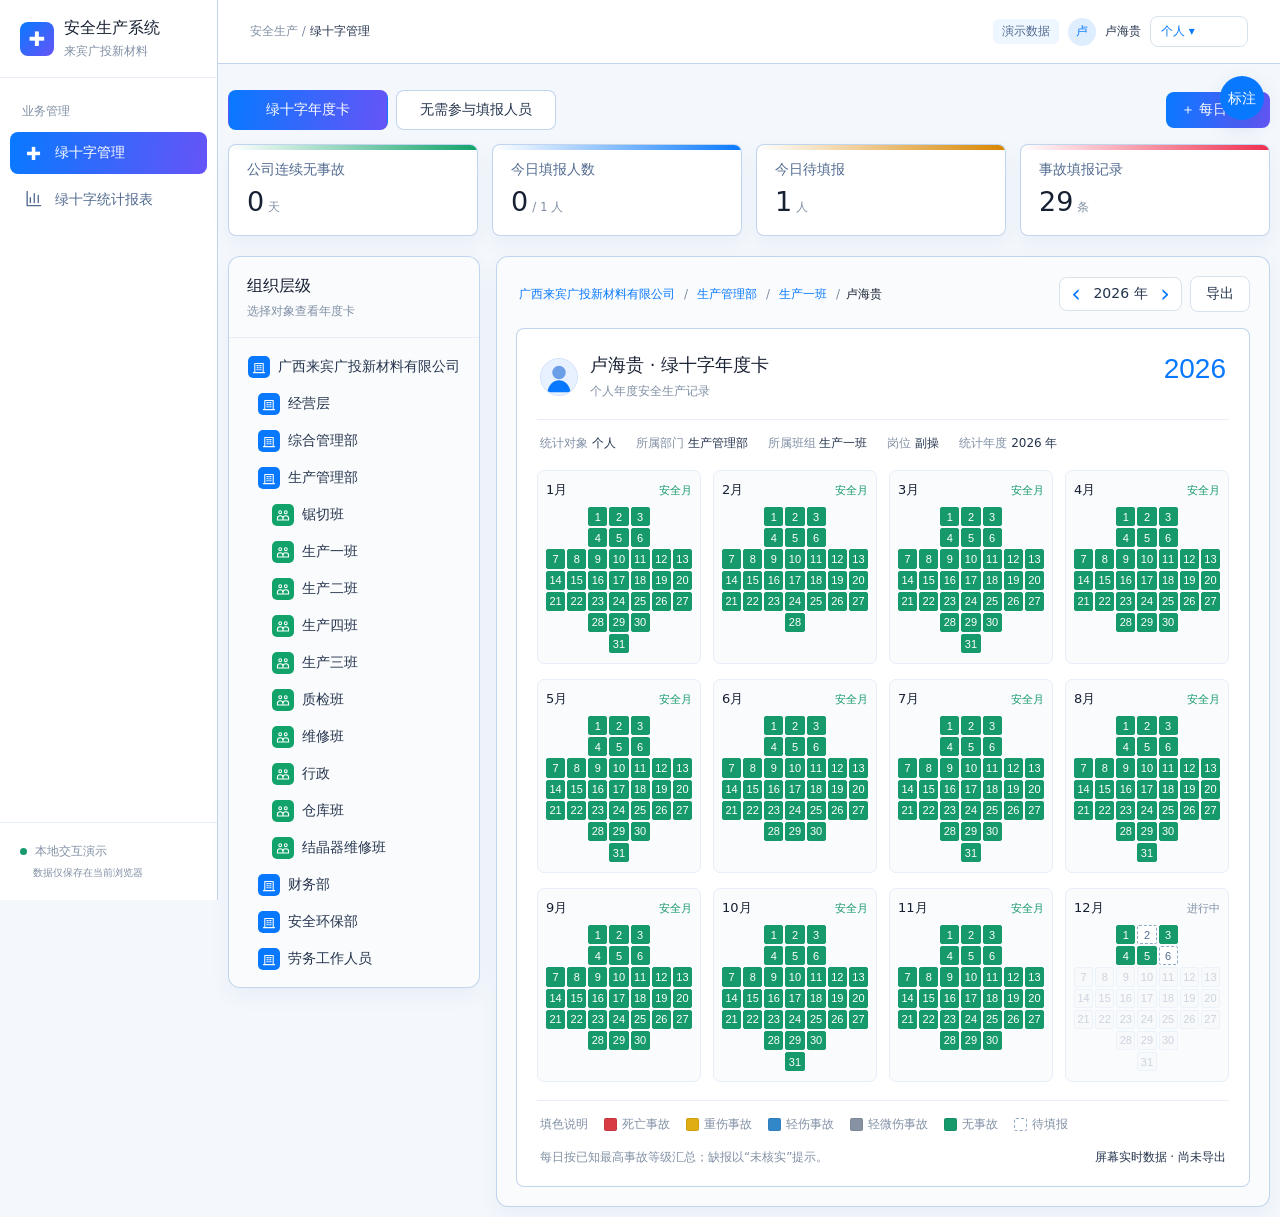
==== commit 2578e668: "4 4" ====
--- a/green-cross.html
+++ b/green-cross.html
@@ -520,7 +520,7 @@
       metric('事故填报记录', affected, '条', '#ef2f4f'),
     ].join('');
     const { type, id } = currentObject;
-    document.getElementById('annual-person-entry').innerHTML = type === 'team' || type === 'department' ? `<button class="btn soft" type="button" data-action="annual-members">${type === 'team' ? '班组人员' : '部门人员'}</button>` : type === 'person' && annualPersonOrigin ? `<button class="btn soft" type="button" data-action="annual-person-back">返回${(annualPersonOrigin || objectParent(type,id))?.type === 'team' ? '班组' : '部门'}年度卡</button>` : '';
+    document.getElementById('annual-person-entry').innerHTML = type === 'team' || type === 'department' ? `<button class="btn soft" type="button" data-action="annual-members">部门人员</button>` : type === 'person' && annualPersonOrigin ? `<button class="btn soft" type="button" data-action="annual-person-back">返回${(annualPersonOrigin || objectParent(type,id))?.type === 'team' ? '班组' : '部门'}年度卡</button>` : '';
     const meta = type === 'company' ? `负责人 <b>${company.head}</b>` : type === 'department' ? `负责人 <b>${escapeHtml(dept(id)?.head || '—')}</b>` : type === 'team' ? `所属部门 <b>${escapeHtml(dept(team(id)?.departmentId)?.name || '—')}</b>` : `所属部门 <b>${escapeHtml(dept(person(id)?.departmentId)?.name || '—')}</b>`;
     const sub = type === 'company' ? '公司年度安全生产记录' : type === 'department' ? '部门年度安全生产记录' : type === 'team' ? '班组年度安全生产记录' : '个人年度安全生产记录';
     const exportKey = `${type}:${id}:${currentYear}`;
@@ -783,7 +783,7 @@
     let selectedGrade = 'none';
     let source = selectedPerson===currentAccountPersonId?'self':crossRole.id==='leader'?'proxy':'admin';
     const date = defaultDate || today;
-    const body = `<div class="form-section"><h3>填报信息</h3><div class="field"><span class="field-label">填报人员<span class="required">*</span></span><div id="report-selected" class="report-selection" aria-live="polite"></div>${useList ? '<label class="report-picker-search"><span class="sr-only">搜索填报人员姓名</span><input id="report-person-search" type="search" placeholder="搜索人员姓名"></label><div id="report-departments" class="report-orgs" aria-label="部门筛选"></div><div id="report-teams" class="report-orgs" aria-label="班组筛选"></div><div id="report-person-count" class="report-picker-count" aria-live="polite"></div>' : ''}<div id="report-persons" class="${useList ? 'report-person-list' : 'chip-options report-chip-list'}"></div></div><label class="field"><span class="field-label">自然日期<span class="required">*</span></span><input id="report-date" type="text" inputmode="numeric" value="${date}" placeholder="YYYY-MM-DD"><span class="field-hint">仅可填写今天及过去的在职日期；夜班排班归属开始日。</span></label><div class="field"><span class="field-label">填报方式</span><div class="chip-options" id="report-source"><button type="button" class="option-chip active" data-report-source="self">员工本人</button><button type="button" class="option-chip" data-report-source="proxy">班组长代报</button></div></div><div class="field"><span class="field-label">当日最高事故等级<span class="required">*</span></span><div class="grade-options" id="report-grades">${grades.map(x => `<button type="button" class="grade-option ${x.id === selectedGrade ? 'active' : ''}" data-report-grade="${x.id}"><span class="grade-dot" style="--grade-color:${x.color}"></span>${x.label}</button>`).join('')}</div></div></div><div class="hint-box" id="report-hint">本人已提交的历史记录再次修改会生成更正申请；班组长代报覆盖原值并留痕。</div><div class="error-text" id="report-error"></div>`;
+    const body = `<div class="form-section"><h3>填报信息</h3><div class="field"><span class="field-label">填报人员<span class="required">*</span></span><div id="report-selected" class="report-selection" aria-live="polite"></div>${useList ? '<label class="report-picker-search"><span class="sr-only">搜索填报人员姓名</span><input id="report-person-search" type="search" placeholder="搜索人员姓名"></label><div id="report-departments" class="report-orgs" aria-label="部门筛选"></div><div id="report-teams" class="report-orgs" aria-label="班组筛选"></div><div id="report-person-count" class="report-picker-count" aria-live="polite"></div>' : ''}<div id="report-persons" class="${useList ? 'report-person-list' : 'chip-options report-chip-list'}"></div></div><label class="field"><span class="field-label">自然日期<span class="required">*</span></span><input id="report-date" type="text" inputmode="numeric" value="${date}" placeholder="YYYY-MM-DD"><span class="field-hint">仅可填写今天及过去的在职日期；夜班排班归属开始日。</span></label><div class="field"><span class="field-label">填报方式</span><div class="chip-options" id="report-source"><button type="button" class="option-chip active" data-report-source="self">员工本人</button><button type="button" class="option-chip" data-report-source="proxy">代报</button></div></div><div class="field"><span class="field-label">当日最高事故等级<span class="required">*</span></span><div class="grade-options" id="report-grades">${grades.map(x => `<button type="button" class="grade-option ${x.id === selectedGrade ? 'active' : ''}" data-report-grade="${x.id}"><span class="grade-dot" style="--grade-color:${x.color}"></span>${x.label}</button>`).join('')}</div></div></div><div class="hint-box" id="report-hint">本人已提交的历史记录再次修改会生成更正申请；班组长代报覆盖原值并留痕。</div><div class="error-text" id="report-error"></div>`;
     openDrawer('每日安全生产填报', '每人每天记录一个最高事故等级', body, '<button class="btn soft" type="button" data-action="close-overlay">取消</button><button class="btn primary" type="button" id="submit-report">提交记录</button>');
     document.querySelector('#overlay-root .drawer').classList.toggle('report-drawer', useList);
     const organizationLabel = member => [dept(member.departmentId)?.name, team(assignmentAt(member, document.getElementById('report-date').value.trim()))?.name].filter(Boolean).join(' / ') || '未分配组织';
@@ -791,7 +791,7 @@
       const available = eligiblePeople();
       if (!available.some(member => member.id === selectedPerson)) selectedPerson = undefined;
       const selected = person(selectedPerson);
-      const options=[];if(selectedPerson===currentAccountPersonId)options.push({id:'self',label:'员工本人'});if(crossRole.id==='leader')options.push({id:'proxy',label:'班组长代报'});if(['department','company'].includes(crossRole.id))options.push({id:'admin',label:'管理员填报'});if(!options.some(option=>option.id===source))source=options[0]?.id||'self';
+      const options=[];if(selectedPerson===currentAccountPersonId)options.push({id:'self',label:'员工本人'});if(crossRole.id==='leader')options.push({id:'proxy',label:'代报'});if(['department','company'].includes(crossRole.id))options.push({id:'admin',label:'管理员填报'});if(!options.some(option=>option.id===source))source=options[0]?.id||'self';
       document.getElementById('report-source').innerHTML=options.map(option=>`<button type="button" class="option-chip ${source===option.id?'active':''}" data-report-source="${option.id}">${option.label}</button>`).join('');
       document.getElementById('report-hint').textContent=crossRole.id==='self'?'本人修改已提交记录会生成更正申请，确认前原等级继续有效。':'可填写当前角色范围内人员；本人修改走更正，代报/管理员填报覆盖并保留修改记录。';
       document.getElementById('report-selected').innerHTML = selected ? `已选：${escapeHtml(selected.name)}<small>${escapeHtml(organizationLabel(selected))}</small>` : '请选择填报人员';
